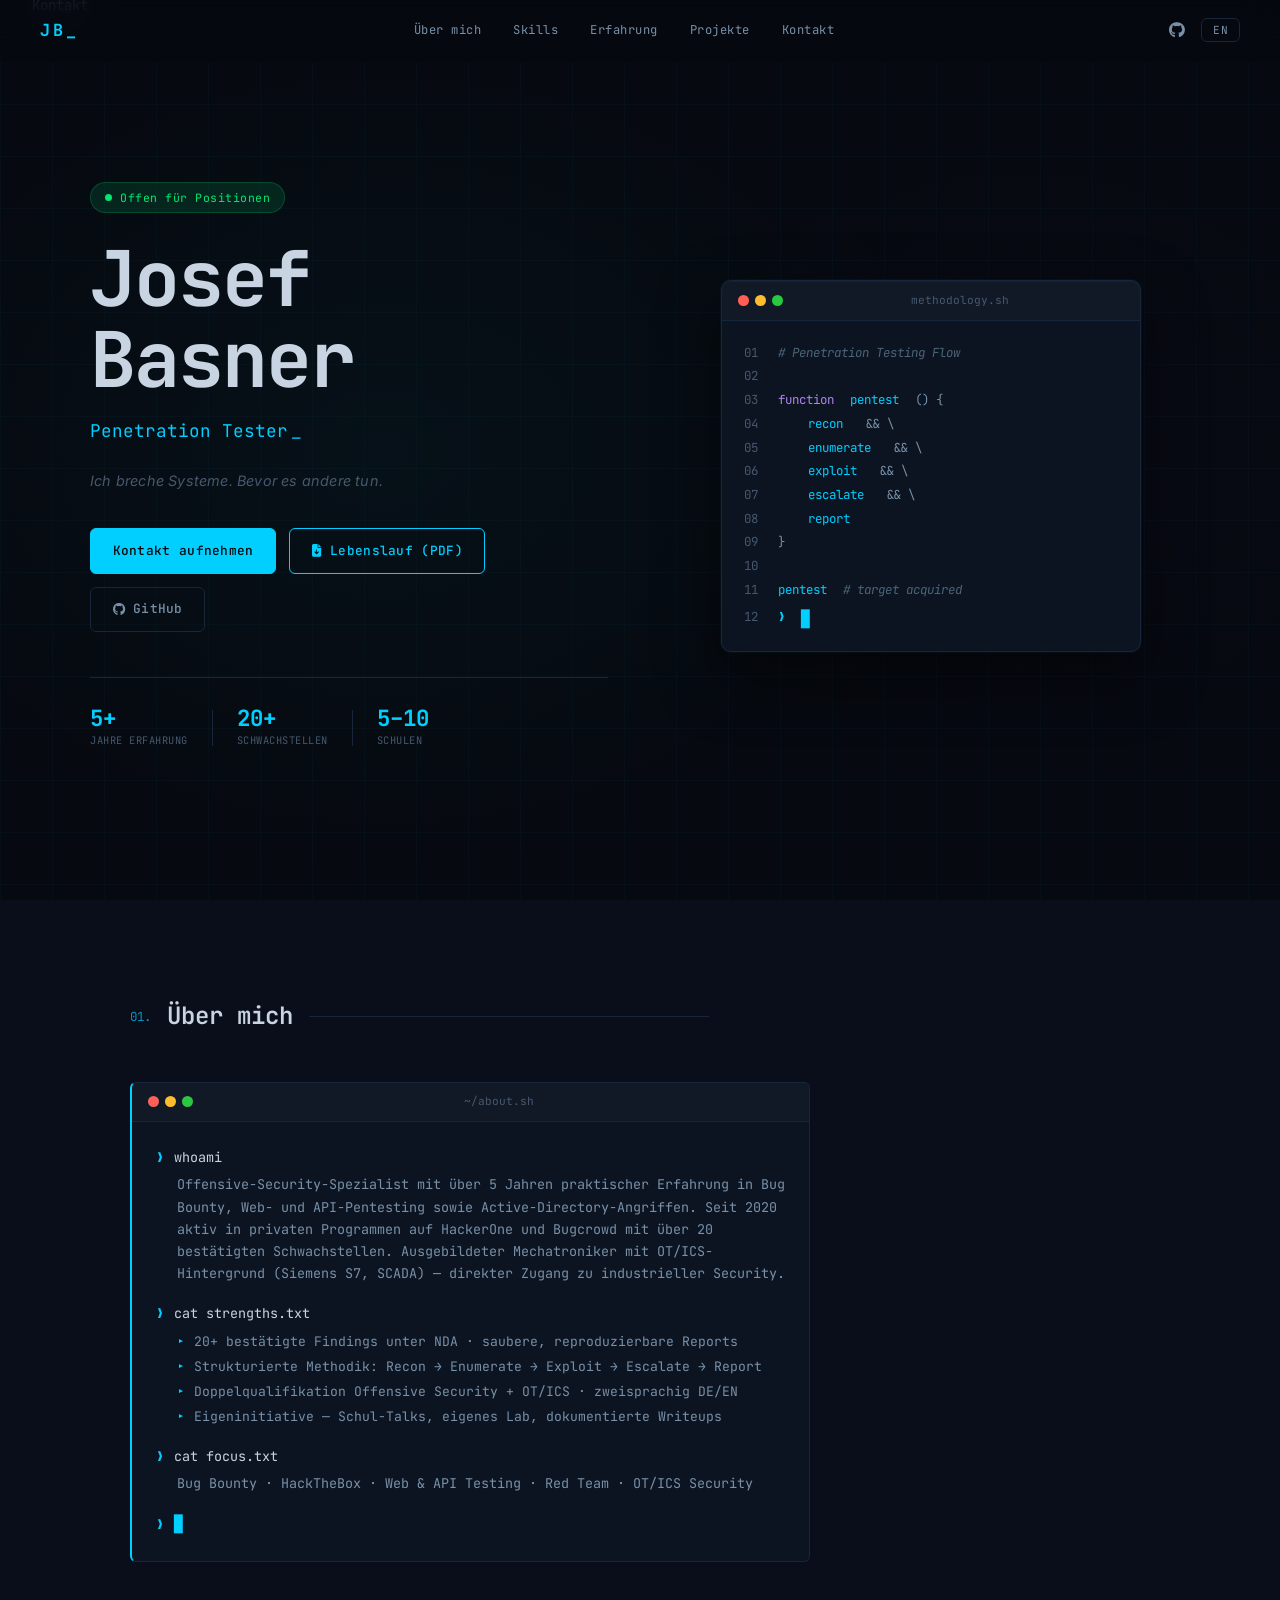
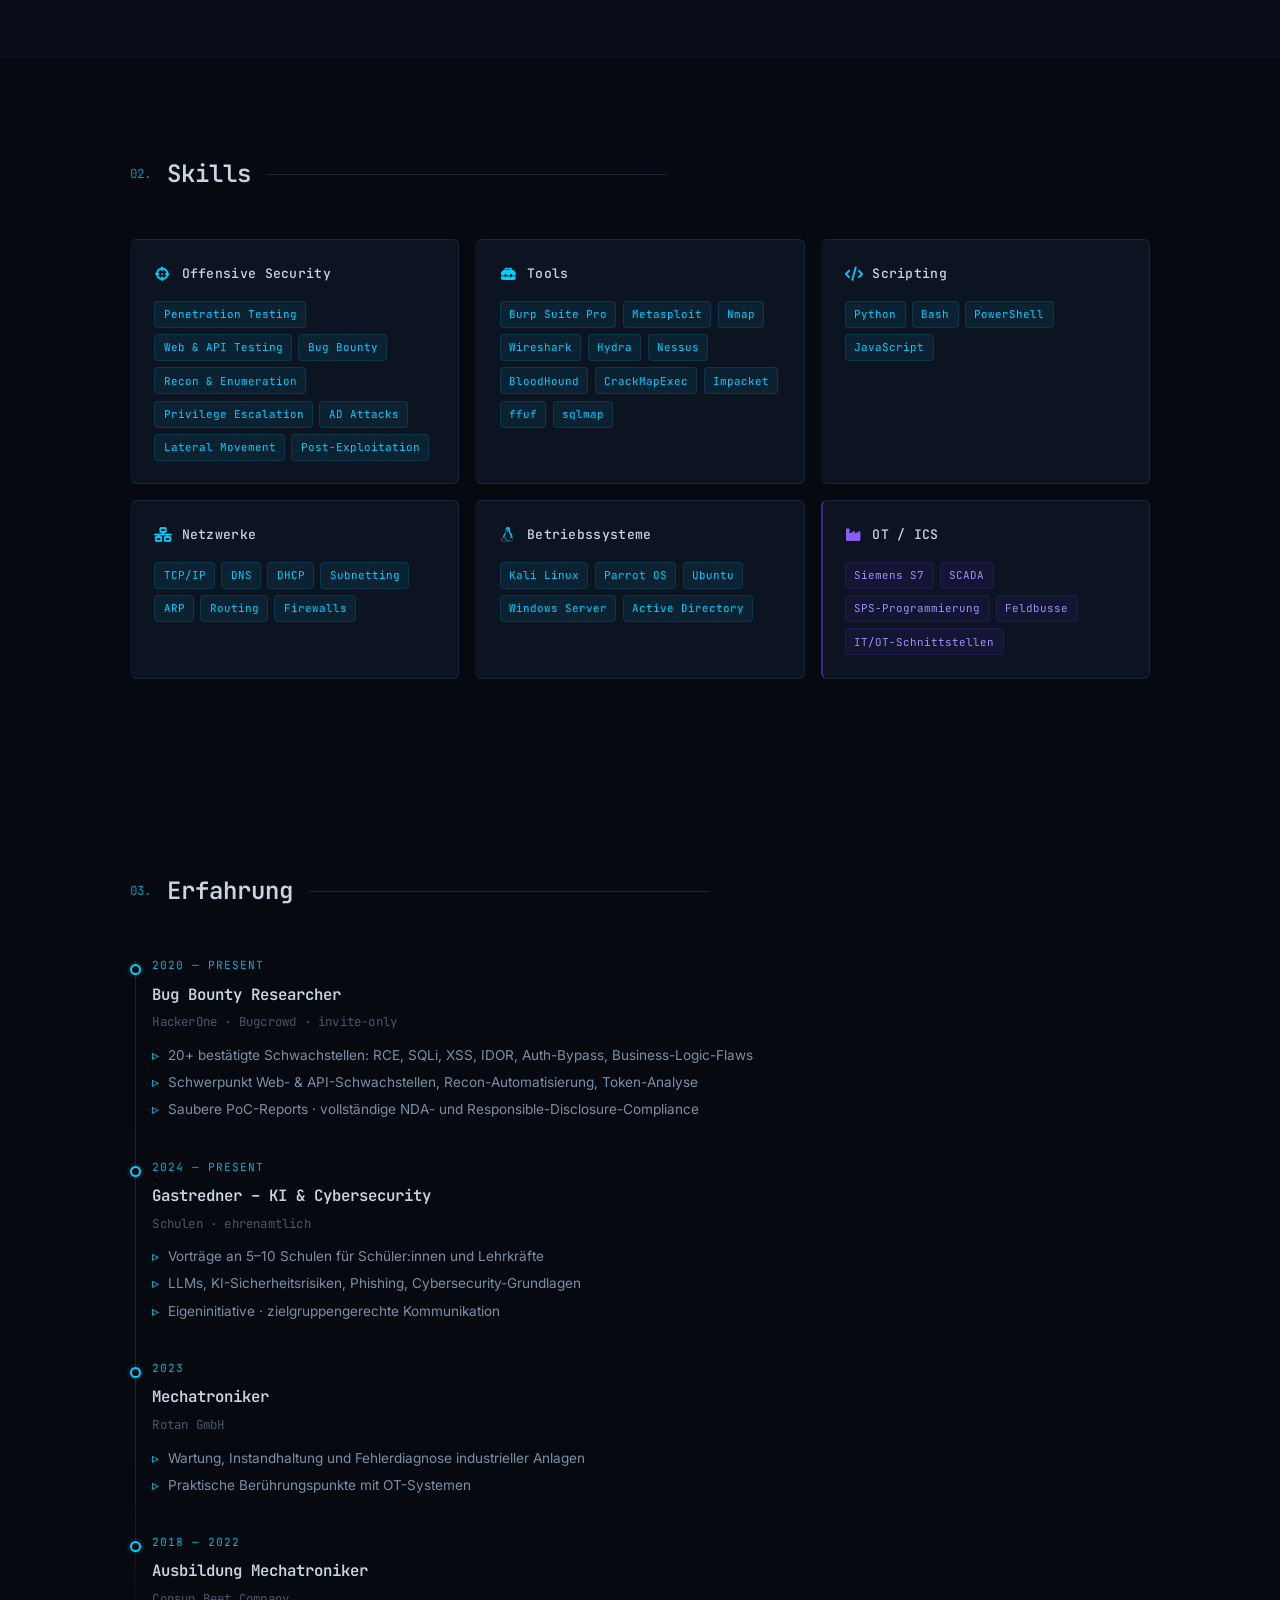
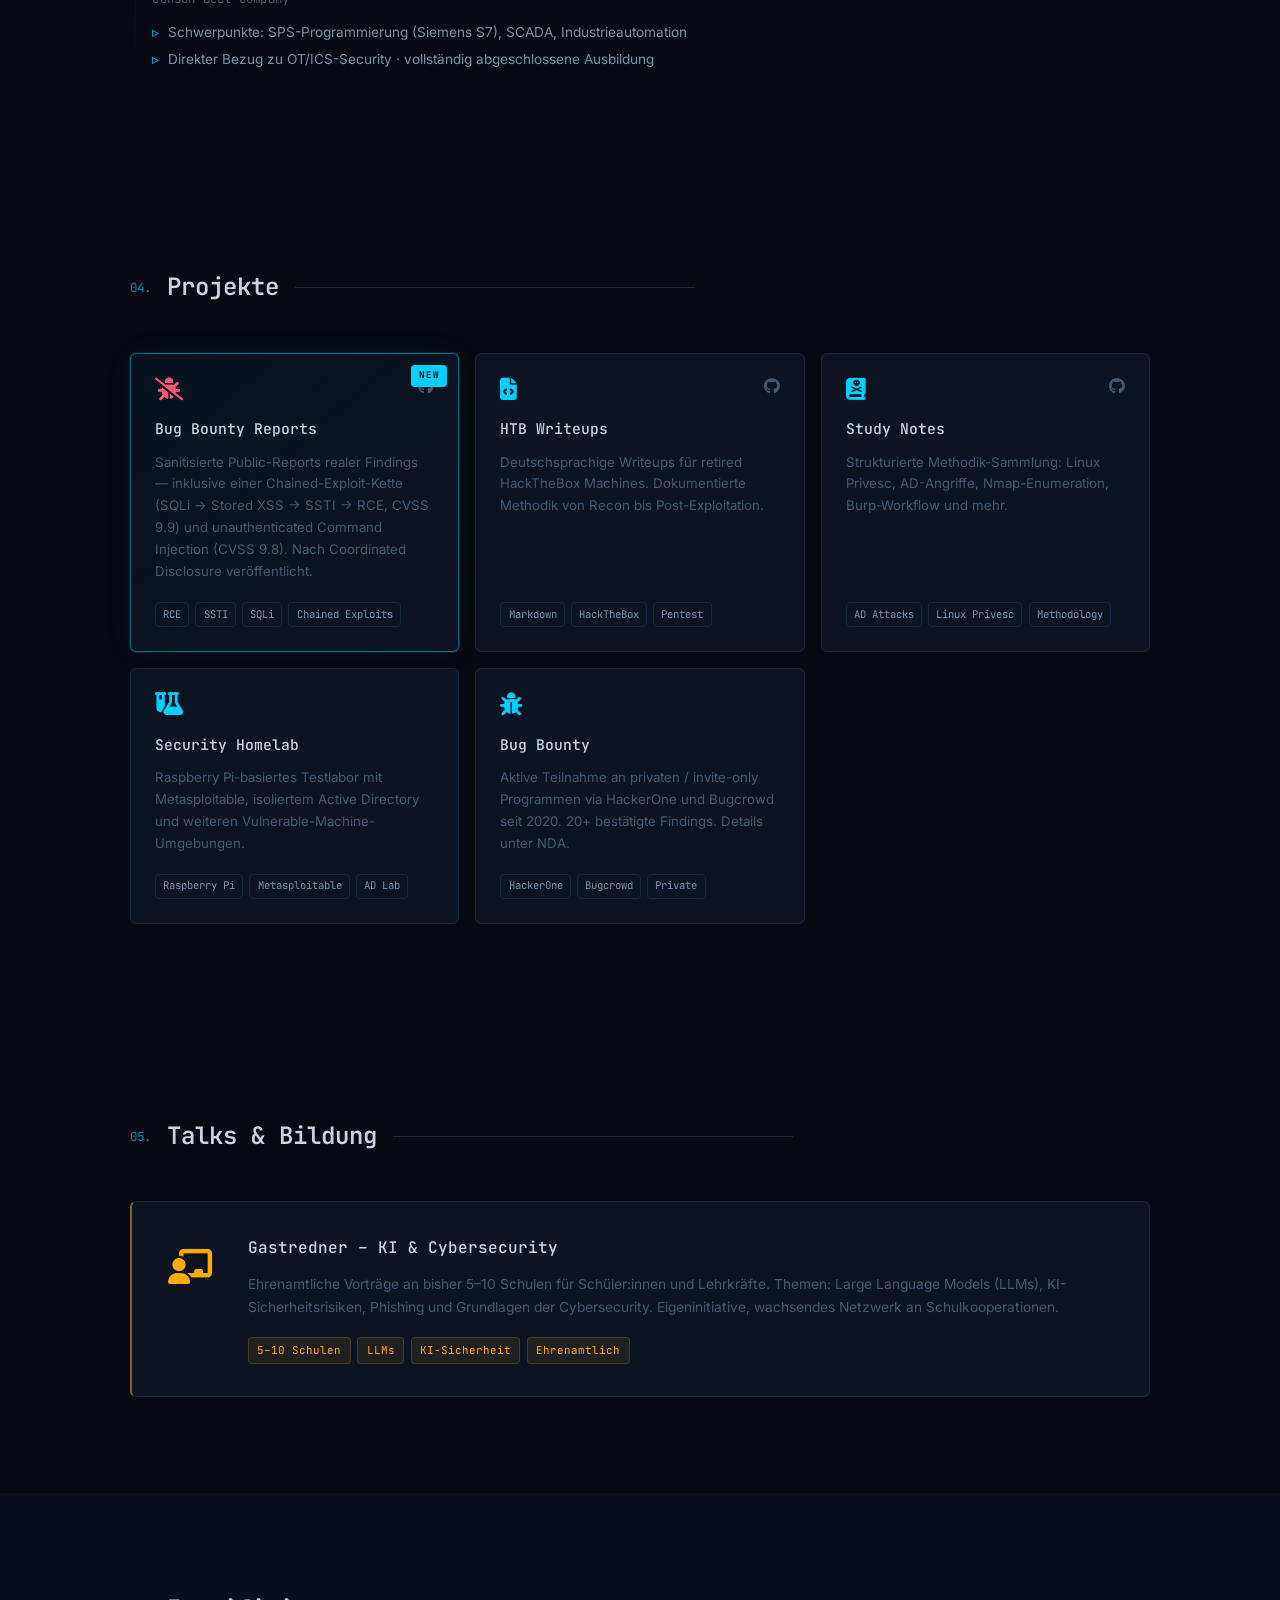
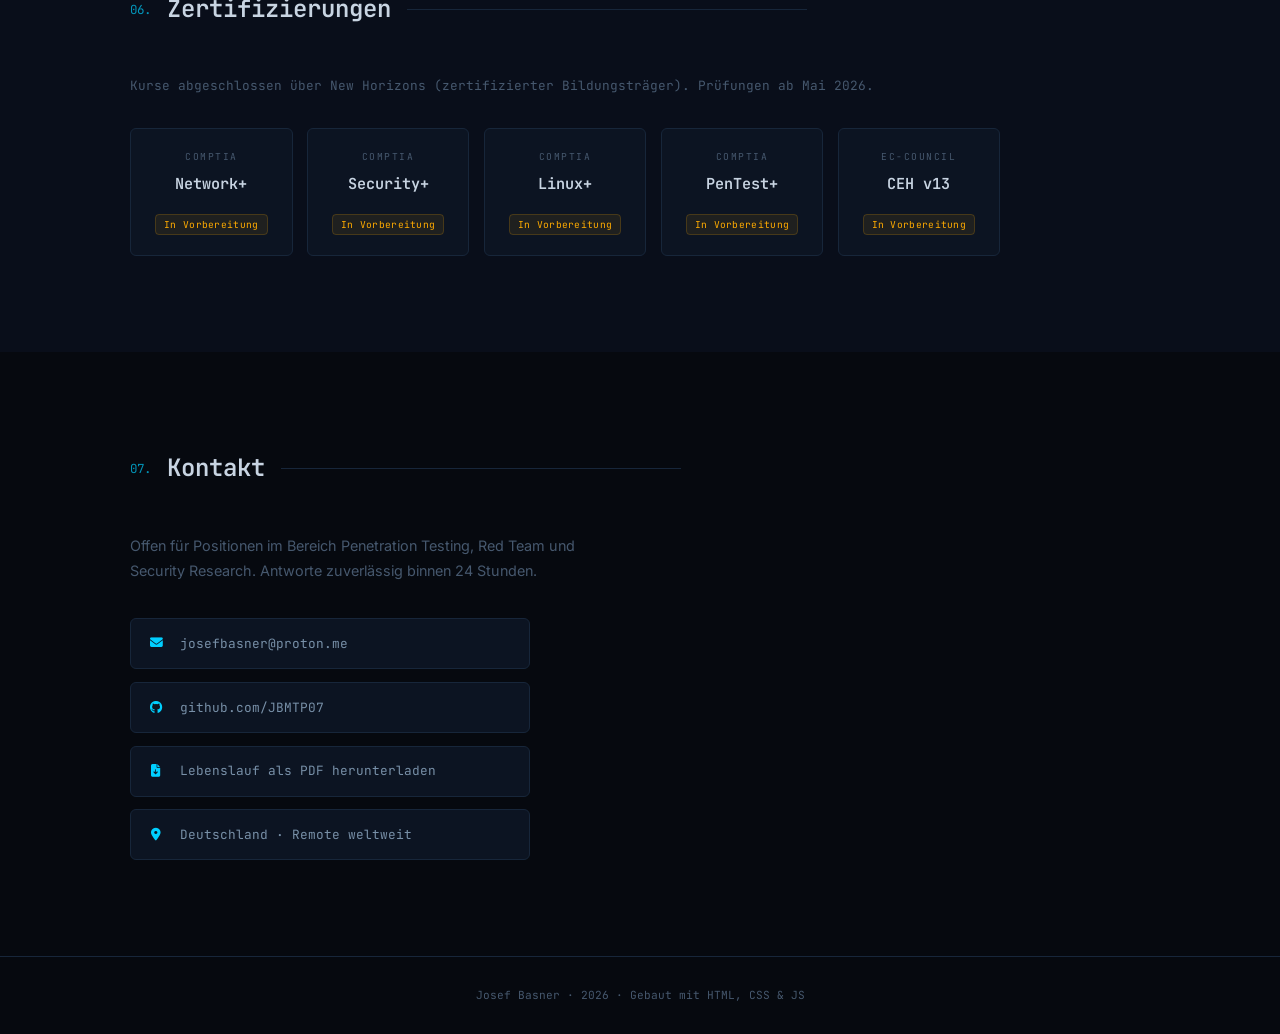
==== index.html @ 19da07f1 "feat: link bug-bounty-reports repo from portfolio + CV - add featured project card on landing page (" ====
<!DOCTYPE html>
<html lang="de">
<head>
  <meta charset="UTF-8" />
  <meta name="viewport" content="width=device-width, initial-scale=1.0" />
  <meta name="description" content="Josef Basner – Penetration Tester, Red Team Operator & Security Researcher. 5+ Jahre offensive Security, 20+ bestätigte Schwachstellen. Offen für Positionen weltweit." />
  <meta name="keywords" content="Penetration Tester, Pentest, Red Team, Bug Bounty, Security Researcher, OSCP, CEH, OT Security, ICS Security, Cybersecurity, Deutschland, Remote" />
  <meta name="author" content="Josef Basner" />
  <meta name="robots" content="index,follow" />
  <meta name="theme-color" content="#06090f" />

  <!-- Open Graph -->
  <meta property="og:type" content="website" />
  <meta property="og:url" content="https://jbmtp07.github.io/" />
  <meta property="og:title" content="Josef Basner | Penetration Tester & Red Team Operator" />
  <meta property="og:description" content="Offensive Security · Bug Bounty · Red Team · OT/ICS. 5+ Jahre Praxis, 20+ bestätigte Schwachstellen. Offen für neue Positionen." />
  <meta property="og:site_name" content="Josef Basner" />

  <!-- Twitter -->
  <meta name="twitter:card" content="summary_large_image" />
  <meta name="twitter:title" content="Josef Basner | Penetration Tester" />
  <meta name="twitter:description" content="Penetration Tester · Red Team · Bug Bounty · OT/ICS Security." />

  <!-- Schema.org -->
  <script type="application/ld+json">
  {
    "@context": "https://schema.org",
    "@type": "Person",
    "name": "Josef Roland Basner",
    "url": "https://jbmtp07.github.io/",
    "jobTitle": "Penetration Tester",
    "email": "mailto:josefbasner@proton.me",
    "sameAs": [
      "https://github.com/JBMTP07"
    ],
    "address": {
      "@type": "PostalAddress",
      "addressCountry": "DE"
    },
    "knowsAbout": ["Penetration Testing", "Bug Bounty", "Red Team", "Active Directory", "Web Application Security", "OT/ICS Security", "SCADA", "Siemens S7"],
    "knowsLanguage": ["de", "en", "ru"]
  }
  </script>

  <title>Josef Basner | Penetration Tester · Red Team · Bug Bounty</title>

  <link rel="icon" type="image/svg+xml" href="data:image/svg+xml,%3Csvg xmlns='http://www.w3.org/2000/svg' viewBox='0 0 64 64'%3E%3Crect width='64' height='64' rx='10' fill='%2306090f'/%3E%3Ctext x='50%25' y='50%25' dominant-baseline='central' text-anchor='middle' font-family='monospace' font-size='28' font-weight='700' fill='%2300cfff'%3EJB%3C/text%3E%3C/svg%3E" />
  <link rel="preconnect" href="https://fonts.googleapis.com" />
  <link rel="preconnect" href="https://fonts.gstatic.com" crossorigin />
  <link href="https://fonts.googleapis.com/css2?family=JetBrains+Mono:wght@300;400;500;700&family=Inter:wght@300;400;500;600;700&display=swap" rel="stylesheet" />
  <link rel="stylesheet" href="https://cdnjs.cloudflare.com/ajax/libs/font-awesome/6.5.0/css/all.min.css" />
  <link rel="stylesheet" href="style.css" />
</head>
<body>

  <!-- NAV -->
  <nav id="navbar">
    <a href="#hero" class="nav-logo">JB<span class="cursor-blink">_</span></a>
    <div class="nav-links">
      <a href="#about" data-i18n="nav_about">Über mich</a>
      <a href="#skills" data-i18n="nav_skills">Skills</a>
      <a href="#experience" data-i18n="nav_experience">Erfahrung</a>
      <a href="#projects" data-i18n="nav_projects">Projekte</a>
      <a href="#contact" data-i18n="nav_contact">Kontakt</a>
    </div>
    <div class="nav-right">
      <a href="https://github.com/JBMTP07" target="_blank" rel="noopener" class="nav-social" aria-label="GitHub">
        <i class="fab fa-github"></i>
      </a>
      <button id="lang-btn" aria-label="Switch language">EN</button>
      <button class="hamburger" id="hamburger" aria-label="Menu">
        <span></span><span></span><span></span>
      </button>
    </div>
  </nav>

  <!-- MOBILE MENU -->
  <div class="mobile-menu" id="mobile-menu">
    <a href="#about" data-i18n="nav_about">Über mich</a>
    <a href="#skills" data-i18n="nav_skills">Skills</a>
    <a href="#experience" data-i18n="nav_experience">Erfahrung</a>
    <a href="#projects" data-i18n="nav_projects">Projekte</a>
    <a href="#contact" data-i18n="nav_contact">Kontakt</a>
  </div>

  <!-- HERO -->
  <section id="hero">
    <div class="hero-bg-grid"></div>
    <div class="hero-inner">

      <div class="hero-content fade-in">
        <div class="hero-available">
          <span class="available-pulse"></span>
          <span data-i18n="hero_available">Offen für Positionen</span>
        </div>
        <h1 class="hero-name">Josef Basner</h1>
        <div class="hero-role">
          <span class="typing-text"></span><span class="typing-cursor">_</span>
        </div>
        <p class="hero-tagline" data-i18n="hero_tagline">Ich breche Systeme. Bevor es andere tun.</p>
        <div class="hero-cta">
          <a href="#contact" class="btn btn-primary" data-i18n="cta_contact">Kontakt</a>
          <a href="Josef_Basner_CV.pdf" download="Josef_Basner_CV.pdf" class="btn btn-outline">
            <i class="fa-solid fa-file-arrow-down"></i>
            <span data-i18n="cta_cv">Lebenslauf (PDF)</span>
          </a>
          <a href="https://github.com/JBMTP07" target="_blank" rel="noopener" class="btn btn-ghost">
            <i class="fab fa-github"></i> GitHub
          </a>
        </div>
        <div class="hero-stats">
          <div class="hero-stat">
            <span class="stat-value">5+</span>
            <span class="stat-label" data-i18n="stat_years">Jahre Erfahrung</span>
          </div>
          <div class="stat-sep"></div>
          <div class="hero-stat">
            <span class="stat-value">20+</span>
            <span class="stat-label" data-i18n="stat_vulns">Schwachstellen</span>
          </div>
          <div class="stat-sep"></div>
          <div class="hero-stat">
            <span class="stat-value">5–10</span>
            <span class="stat-label" data-i18n="stat_schools">Schulen</span>
          </div>
        </div>
      </div>

      <div class="hero-visual fade-in">
        <div class="code-card">
          <div class="code-card-bar">
            <div class="code-dots">
              <span class="dot dot-red"></span>
              <span class="dot dot-yellow"></span>
              <span class="dot dot-green"></span>
            </div>
            <span class="code-card-title">methodology.sh</span>
          </div>
          <div class="code-body">
            <div class="code-line"><span class="c-num">01</span><span class="c-comment"># Penetration Testing Flow</span></div>
            <div class="code-line"><span class="c-num">02</span></div>
            <div class="code-line"><span class="c-num">03</span><span class="c-kw">function</span> <span class="c-fn">pentest</span><span class="c-base">() {</span></div>
            <div class="code-line"><span class="c-num">04</span>&nbsp;&nbsp;<span class="c-fn">recon</span><span class="c-base"> &amp;&amp; \</span></div>
            <div class="code-line"><span class="c-num">05</span>&nbsp;&nbsp;<span class="c-fn">enumerate</span><span class="c-base"> &amp;&amp; \</span></div>
            <div class="code-line"><span class="c-num">06</span>&nbsp;&nbsp;<span class="c-fn">exploit</span><span class="c-base"> &amp;&amp; \</span></div>
            <div class="code-line"><span class="c-num">07</span>&nbsp;&nbsp;<span class="c-fn">escalate</span><span class="c-base"> &amp;&amp; \</span></div>
            <div class="code-line"><span class="c-num">08</span>&nbsp;&nbsp;<span class="c-fn">report</span></div>
            <div class="code-line"><span class="c-num">09</span><span class="c-base">}</span></div>
            <div class="code-line"><span class="c-num">10</span></div>
            <div class="code-line"><span class="c-num">11</span><span class="c-fn">pentest</span> <span class="c-comment"># target acquired</span></div>
            <div class="code-line code-cursor-line"><span class="c-num">12</span><span class="c-prompt">❯</span> <span class="blink-cursor">█</span></div>
          </div>
        </div>
      </div>

    </div>
  </section>

  <!-- ABOUT -->
  <section id="about">
    <div class="section-inner fade-in">
      <div class="section-header">
        <span class="section-num">01.</span>
        <h2 data-i18n="about_title">Über mich</h2>
        <div class="section-line"></div>
      </div>
      <div class="terminal-card">
        <div class="terminal-bar">
          <div class="terminal-dots">
            <span class="dot dot-red"></span>
            <span class="dot dot-yellow"></span>
            <span class="dot dot-green"></span>
          </div>
          <span class="terminal-title">~/about.sh</span>
        </div>
        <div class="terminal-body">
          <div class="terminal-line">
            <span class="t-prompt">❯</span>
            <span class="t-cmd">whoami</span>
          </div>
          <p class="t-output" data-i18n="about_whoami"></p>
          <div class="terminal-line mt">
            <span class="t-prompt">❯</span>
            <span class="t-cmd">cat strengths.txt</span>
          </div>
          <ul class="t-list" data-i18n-list="about_strengths"></ul>
          <div class="terminal-line mt">
            <span class="t-prompt">❯</span>
            <span class="t-cmd">cat focus.txt</span>
          </div>
          <p class="t-output" data-i18n="about_focus"></p>
          <div class="terminal-line mt">
            <span class="t-prompt">❯</span>
            <span class="blink-cursor">█</span>
          </div>
        </div>
      </div>
    </div>
  </section>

  <!-- SKILLS -->
  <section id="skills">
    <div class="section-inner fade-in">
      <div class="section-header">
        <span class="section-num">02.</span>
        <h2 data-i18n="skills_title">Skills</h2>
        <div class="section-line"></div>
      </div>
      <div class="skills-grid">

        <div class="skill-card">
          <div class="skill-card-header">
            <i class="fa-solid fa-crosshairs"></i>
            <h3 data-i18n="sk_offensive">Offensive Security</h3>
          </div>
          <div class="skill-tags">
            <span>Penetration Testing</span>
            <span>Web &amp; API Testing</span>
            <span>Bug Bounty</span>
            <span>Recon &amp; Enumeration</span>
            <span>Privilege Escalation</span>
            <span>AD Attacks</span>
            <span>Lateral Movement</span>
            <span>Post-Exploitation</span>
          </div>
        </div>

        <div class="skill-card">
          <div class="skill-card-header">
            <i class="fa-solid fa-toolbox"></i>
            <h3 data-i18n="sk_tools">Tools</h3>
          </div>
          <div class="skill-tags">
            <span>Burp Suite Pro</span>
            <span>Metasploit</span>
            <span>Nmap</span>
            <span>Wireshark</span>
            <span>Hydra</span>
            <span>Nessus</span>
            <span>BloodHound</span>
            <span>CrackMapExec</span>
            <span>Impacket</span>
            <span>ffuf</span>
            <span>sqlmap</span>
          </div>
        </div>

        <div class="skill-card">
          <div class="skill-card-header">
            <i class="fa-solid fa-code"></i>
            <h3 data-i18n="sk_scripting">Scripting</h3>
          </div>
          <div class="skill-tags">
            <span>Python</span>
            <span>Bash</span>
            <span>PowerShell</span>
            <span>JavaScript</span>
          </div>
        </div>

        <div class="skill-card">
          <div class="skill-card-header">
            <i class="fa-solid fa-network-wired"></i>
            <h3 data-i18n="sk_networks">Netzwerke</h3>
          </div>
          <div class="skill-tags">
            <span>TCP/IP</span>
            <span>DNS</span>
            <span>DHCP</span>
            <span>Subnetting</span>
            <span>ARP</span>
            <span>Routing</span>
            <span>Firewalls</span>
          </div>
        </div>

        <div class="skill-card">
          <div class="skill-card-header">
            <i class="fa-brands fa-linux"></i>
            <h3 data-i18n="sk_os">Betriebssysteme</h3>
          </div>
          <div class="skill-tags">
            <span>Kali Linux</span>
            <span>Parrot OS</span>
            <span>Ubuntu</span>
            <span>Windows Server</span>
            <span>Active Directory</span>
          </div>
        </div>

        <div class="skill-card skill-card-accent">
          <div class="skill-card-header">
            <i class="fa-solid fa-industry"></i>
            <h3 data-i18n="sk_ot">OT / ICS</h3>
          </div>
          <div class="skill-tags">
            <span>Siemens S7</span>
            <span>SCADA</span>
            <span>SPS-Programmierung</span>
            <span>Feldbusse</span>
            <span>IT/OT-Schnittstellen</span>
          </div>
        </div>

      </div>
    </div>
  </section>

  <!-- EXPERIENCE / TIMELINE -->
  <section id="experience">
    <div class="section-inner fade-in">
      <div class="section-header">
        <span class="section-num">03.</span>
        <h2 data-i18n="exp_title">Erfahrung</h2>
        <div class="section-line"></div>
      </div>
      <div class="timeline">

        <div class="tl-item">
          <div class="tl-dot"></div>
          <div class="tl-content">
            <div class="tl-when">2020 — present</div>
            <h3 data-i18n="exp_bb_title">Bug Bounty Researcher</h3>
            <p data-i18n="exp_bb_org">HackerOne · Bugcrowd · invite-only</p>
            <ul class="tl-points" data-i18n-list="exp_bb_points"></ul>
          </div>
        </div>

        <div class="tl-item">
          <div class="tl-dot"></div>
          <div class="tl-content">
            <div class="tl-when">2024 — present</div>
            <h3 data-i18n="exp_talks_title">Gastredner – KI &amp; Cybersecurity</h3>
            <p data-i18n="exp_talks_org">Schulen · ehrenamtlich</p>
            <ul class="tl-points" data-i18n-list="exp_talks_points"></ul>
          </div>
        </div>

        <div class="tl-item">
          <div class="tl-dot"></div>
          <div class="tl-content">
            <div class="tl-when">2023</div>
            <h3 data-i18n="exp_mecha_title">Mechatroniker</h3>
            <p data-i18n="exp_mecha_org">Rotan GmbH</p>
            <ul class="tl-points" data-i18n-list="exp_mecha_points"></ul>
          </div>
        </div>

        <div class="tl-item">
          <div class="tl-dot"></div>
          <div class="tl-content">
            <div class="tl-when">2018 — 2022</div>
            <h3 data-i18n="exp_appr_title">Ausbildung Mechatroniker</h3>
            <p data-i18n="exp_appr_org">Consun Beet Company</p>
            <ul class="tl-points" data-i18n-list="exp_appr_points"></ul>
          </div>
        </div>

      </div>
    </div>
  </section>

  <!-- PROJECTS -->
  <section id="projects">
    <div class="section-inner fade-in">
      <div class="section-header">
        <span class="section-num">04.</span>
        <h2 data-i18n="projects_title">Projekte</h2>
        <div class="section-line"></div>
      </div>
      <div class="projects-grid">

        <a href="https://github.com/JBMTP07/bug-bounty-reports" target="_blank" rel="noopener" class="project-card project-card-featured">
          <div class="project-card-top">
            <i class="fa-solid fa-bug-slash"></i>
            <i class="fab fa-github project-github-icon"></i>
          </div>
          <h3 data-i18n="proj_bbreports_title">Bug Bounty Reports</h3>
          <p data-i18n="proj_bbreports_desc">Sanitisierte Public-Reports realer Findings — inklusive einer Chained-Exploit-Kette (SQLi → Stored XSS → SSTI → RCE, CVSS 9.9) und unauthenticated Command Injection (CVSS 9.8). Nach Coordinated Disclosure veröffentlicht.</p>
          <div class="project-tags">
            <span>RCE</span>
            <span>SSTI</span>
            <span>SQLi</span>
            <span>Chained Exploits</span>
          </div>
        </a>

        <a href="https://github.com/JBMTP07/HTB-Writeups" target="_blank" rel="noopener" class="project-card">
          <div class="project-card-top">
            <i class="fa-solid fa-file-code"></i>
            <i class="fab fa-github project-github-icon"></i>
          </div>
          <h3 data-i18n="proj_htb_title">HTB Writeups</h3>
          <p data-i18n="proj_htb_desc">Deutsche Writeups für retired HackTheBox Machines. Dokumentierte Methodik von Recon bis Post-Exploitation.</p>
          <div class="project-tags">
            <span>Markdown</span>
            <span>HackTheBox</span>
            <span>Pentest</span>
          </div>
        </a>

        <a href="https://github.com/JBMTP07/Study-Notes" target="_blank" rel="noopener" class="project-card">
          <div class="project-card-top">
            <i class="fa-solid fa-book-skull"></i>
            <i class="fab fa-github project-github-icon"></i>
          </div>
          <h3 data-i18n="proj_notes_title">Study Notes</h3>
          <p data-i18n="proj_notes_desc">Strukturierte Methodik-Sammlung: Linux Privesc, AD-Angriffe, Nmap-Enumeration, Burp-Workflow und mehr.</p>
          <div class="project-tags">
            <span>AD Attacks</span>
            <span>Linux Privesc</span>
            <span>Methodology</span>
          </div>
        </a>

        <div class="project-card">
          <div class="project-card-top">
            <i class="fa-solid fa-flask-vial"></i>
          </div>
          <h3 data-i18n="proj_lab_title">Security Homelab</h3>
          <p data-i18n="proj_lab_desc">Raspberry Pi-basiertes Testlabor mit Metasploitable, isoliertem Active Directory und weiteren Vulnerable-Machine-Umgebungen.</p>
          <div class="project-tags">
            <span>Raspberry Pi</span>
            <span>Metasploitable</span>
            <span>AD Lab</span>
          </div>
        </div>

        <div class="project-card">
          <div class="project-card-top">
            <i class="fa-solid fa-bug"></i>
          </div>
          <h3 data-i18n="proj_bb_title">Bug Bounty</h3>
          <p data-i18n="proj_bb_desc">Aktive Teilnahme an privaten / invite-only Programmen via HackerOne und Bugcrowd seit 2020. 20+ bestätigte Findings. Details unter NDA.</p>
          <div class="project-tags">
            <span>HackerOne</span>
            <span>Bugcrowd</span>
            <span>Private</span>
          </div>
        </div>

      </div>
    </div>
  </section>

  <!-- TALKS -->
  <section id="talks">
    <div class="section-inner fade-in">
      <div class="section-header">
        <span class="section-num">05.</span>
        <h2 data-i18n="talks_title">Talks &amp; Bildung</h2>
        <div class="section-line"></div>
      </div>
      <div class="talks-card">
        <div class="talks-icon">
          <i class="fa-solid fa-chalkboard-user"></i>
        </div>
        <div class="talks-content">
          <h3 data-i18n="talks_heading">Gastredner – KI &amp; Cybersecurity</h3>
          <p data-i18n="talks_desc">Ehrenamtliche Vorträge an bisher 5–10 Schulen für Schüler:innen und Lehrkräfte. Themen: Large Language Models (LLMs), KI-Sicherheitsrisiken, Phishing und Grundlagen der Cybersecurity. Eigeninitiative, wachsendes Netzwerk an Schulkooperationen.</p>
          <div class="talks-tags">
            <span data-i18n="talks_tag1">5–10 Schulen</span>
            <span>LLMs</span>
            <span data-i18n="talks_tag2">KI-Sicherheit</span>
            <span data-i18n="talks_tag3">Ehrenamtlich</span>
          </div>
        </div>
      </div>
    </div>
  </section>

  <!-- CERTS -->
  <section id="certs">
    <div class="section-inner fade-in">
      <div class="section-header">
        <span class="section-num">06.</span>
        <h2 data-i18n="certs_title">Zertifizierungen</h2>
        <div class="section-line"></div>
      </div>
      <p class="certs-sub" data-i18n="certs_sub">Kurse abgeschlossen über New Horizons (zertifizierter Bildungsträger). Prüfungen ab Mai 2026.</p>
      <div class="certs-grid">
        <div class="cert-card">
          <div class="cert-logo">CompTIA</div>
          <div class="cert-name">Network+</div>
          <span class="cert-badge" data-i18n="cert_status">In Vorbereitung</span>
        </div>
        <div class="cert-card">
          <div class="cert-logo">CompTIA</div>
          <div class="cert-name">Security+</div>
          <span class="cert-badge" data-i18n="cert_status">In Vorbereitung</span>
        </div>
        <div class="cert-card">
          <div class="cert-logo">CompTIA</div>
          <div class="cert-name">Linux+</div>
          <span class="cert-badge" data-i18n="cert_status">In Vorbereitung</span>
        </div>
        <div class="cert-card">
          <div class="cert-logo">CompTIA</div>
          <div class="cert-name">PenTest+</div>
          <span class="cert-badge" data-i18n="cert_status">In Vorbereitung</span>
        </div>
        <div class="cert-card">
          <div class="cert-logo">EC-Council</div>
          <div class="cert-name">CEH v13</div>
          <span class="cert-badge" data-i18n="cert_status">In Vorbereitung</span>
        </div>
      </div>
    </div>
  </section>

  <!-- CONTACT -->
  <section id="contact">
    <div class="section-inner fade-in">
      <div class="section-header">
        <span class="section-num">07.</span>
        <h2 data-i18n="contact_title">Kontakt</h2>
        <div class="section-line"></div>
      </div>
      <p class="contact-sub" data-i18n="contact_sub">Offen für Positionen im Bereich Penetration Testing, Red Team und Security Research. Antworte zuverlässig binnen 24 Stunden.</p>
      <div class="contact-links">
        <a href="mailto:josefbasner@proton.me" class="contact-item">
          <i class="fa-solid fa-envelope"></i>
          <span>josefbasner@proton.me</span>
        </a>
        <a href="https://github.com/JBMTP07" target="_blank" rel="noopener" class="contact-item">
          <i class="fab fa-github"></i>
          <span>github.com/JBMTP07</span>
        </a>
        <a href="Josef_Basner_CV.pdf" download="Josef_Basner_CV.pdf" class="contact-item">
          <i class="fa-solid fa-file-arrow-down"></i>
          <span data-i18n="contact_cv">Lebenslauf als PDF herunterladen</span>
        </a>
        <div class="contact-item contact-location">
          <i class="fa-solid fa-location-dot"></i>
          <span data-i18n="contact_location">Deutschland · Remote weltweit</span>
        </div>
      </div>
    </div>
  </section>

  <!-- FOOTER -->
  <footer>
    <p>Josef Basner · 2026 · <span data-i18n="footer_text">Gebaut mit HTML, CSS &amp; JS</span></p>
  </footer>

  <script src="script.js"></script>
</body>
</html>
---- style.css ----
/* ================================================================
   RESET & BASE
================================================================ */
*, *::before, *::after { box-sizing: border-box; margin: 0; padding: 0; }
html { scroll-behavior: smooth; }

:root {
  --bg:           #06090f;
  --bg-2:         #090e1a;
  --bg-card:      #0c1422;
  --border:       #17263a;
  --border-glow:  rgba(0, 207, 255, 0.22);
  --cyan:         #00cfff;
  --cyan-dim:     rgba(0, 207, 255, 0.08);
  --cyan-mid:     rgba(0, 207, 255, 0.15);
  --green:        #00e676;
  --green-dim:    rgba(0, 230, 118, 0.12);
  --amber:        #ffab00;
  --text:         #c8d4e2;
  --text-muted:   #46586e;
  --text-dim:     #7890a8;
  --mono:         'JetBrains Mono', monospace;
  --sans:         'Inter', sans-serif;
  --ease:         0.24s cubic-bezier(0.4, 0, 0.2, 1);
  --r:            6px;
}

body {
  background: var(--bg);
  color: var(--text);
  font-family: var(--sans);
  font-size: 16px;
  line-height: 1.7;
  overflow-x: hidden;
}

a { text-decoration: none; color: inherit; }

/* ================================================================
   SCROLLBAR
================================================================ */
::-webkit-scrollbar { width: 4px; }
::-webkit-scrollbar-track { background: var(--bg); }
::-webkit-scrollbar-thumb { background: var(--border); border-radius: 2px; }
::-webkit-scrollbar-thumb:hover { background: var(--cyan-mid); }

/* ================================================================
   NAV
================================================================ */
#navbar {
  position: fixed;
  inset: 0 0 auto 0;
  z-index: 100;
  display: flex;
  align-items: center;
  justify-content: space-between;
  padding: 1rem 2.5rem;
  background: rgba(6, 9, 15, 0.75);
  backdrop-filter: blur(16px);
  -webkit-backdrop-filter: blur(16px);
  border-bottom: 1px solid transparent;
  transition: border-color var(--ease);
}
#navbar.scrolled { border-bottom-color: var(--border); }

.nav-logo {
  font-family: var(--mono);
  font-size: 1.05rem;
  font-weight: 700;
  color: var(--cyan);
  letter-spacing: 3px;
}
.cursor-blink { animation: blink 1s step-end infinite; }

.nav-links { display: flex; gap: 2rem; }
.nav-links a {
  font-family: var(--mono);
  font-size: 0.76rem;
  color: var(--text-dim);
  letter-spacing: 0.5px;
  position: relative;
  transition: color var(--ease);
}
.nav-links a::after {
  content: '';
  position: absolute;
  bottom: -3px; left: 0;
  width: 0; height: 1px;
  background: var(--cyan);
  transition: width var(--ease);
}
.nav-links a:hover { color: var(--cyan); }
.nav-links a:hover::after { width: 100%; }

.nav-right { display: flex; align-items: center; gap: 1rem; }

.nav-social {
  color: var(--text-dim);
  font-size: 1rem;
  transition: color var(--ease);
}
.nav-social:hover { color: var(--cyan); }

#lang-btn {
  background: transparent;
  border: 1px solid var(--border);
  color: var(--text-dim);
  font-family: var(--mono);
  font-size: 0.7rem;
  padding: 0.25rem 0.65rem;
  border-radius: var(--r);
  cursor: pointer;
  transition: all var(--ease);
  letter-spacing: 1px;
}
#lang-btn:hover { border-color: var(--cyan); color: var(--cyan); }

.hamburger {
  display: none;
  flex-direction: column;
  gap: 5px;
  background: transparent;
  border: none;
  cursor: pointer;
  padding: 4px;
}
.hamburger span {
  display: block;
  width: 22px; height: 2px;
  background: var(--text-dim);
  border-radius: 2px;
  transition: all var(--ease);
}
.hamburger.active span:nth-child(1) { transform: rotate(45deg) translate(5px, 5px); }
.hamburger.active span:nth-child(2) { opacity: 0; }
.hamburger.active span:nth-child(3) { transform: rotate(-45deg) translate(5px, -5px); }

/* MOBILE MENU */
.mobile-menu {
  position: fixed;
  top: 62px; left: 0; right: 0;
  z-index: 99;
  background: rgba(6, 9, 15, 0.98);
  border-bottom: 1px solid var(--border);
  display: flex;
  flex-direction: column;
  padding: 1.2rem 2rem;
  gap: 1.3rem;
  transform: translateY(-110%);
  transition: transform var(--ease);
}
.mobile-menu.open { transform: translateY(0); }
.mobile-menu a {
  font-family: var(--mono);
  font-size: 0.88rem;
  color: var(--text-dim);
  transition: color var(--ease);
}
.mobile-menu a:hover { color: var(--cyan); }

/* ================================================================
   HERO
================================================================ */
#hero {
  position: relative;
  min-height: 100vh;
  display: flex;
  align-items: center;
  overflow: hidden;
  padding: 7rem 2.5rem 5rem;
}

.hero-bg-grid {
  position: absolute;
  inset: 0;
  background-image:
    linear-gradient(rgba(0, 207, 255, 0.028) 1px, transparent 1px),
    linear-gradient(90deg, rgba(0, 207, 255, 0.028) 1px, transparent 1px);
  background-size: 52px 52px;
}
.hero-bg-grid::after {
  content: '';
  position: absolute;
  inset: 0;
  background:
    radial-gradient(ellipse 65% 70% at 30% 50%, rgba(0, 207, 255, 0.04) 0%, transparent 70%),
    radial-gradient(ellipse 40% 50% at 80% 50%, rgba(108, 59, 255, 0.03) 0%, transparent 70%);
}

.hero-inner {
  position: relative;
  z-index: 1;
  width: 100%;
  max-width: 1100px;
  margin: 0 auto;
  display: grid;
  grid-template-columns: 1fr 1fr;
  gap: 4rem;
  align-items: center;
}

/* AVAILABLE BADGE */
.hero-available {
  display: inline-flex;
  align-items: center;
  gap: 0.55rem;
  font-family: var(--mono);
  font-size: 0.72rem;
  color: var(--green);
  background: var(--green-dim);
  border: 1px solid rgba(0, 230, 118, 0.2);
  padding: 0.3rem 0.85rem;
  border-radius: 100px;
  margin-bottom: 1.6rem;
  letter-spacing: 0.5px;
}
.available-pulse {
  width: 7px; height: 7px;
  background: var(--green);
  border-radius: 50%;
  flex-shrink: 0;
  animation: pulse 2s ease infinite;
}

.hero-name {
  font-family: var(--mono);
  font-size: clamp(2.6rem, 7vw, 4.8rem);
  font-weight: 700;
  letter-spacing: -2px;
  line-height: 1.05;
  color: var(--text);
  margin-bottom: 1rem;
  cursor: default;
  user-select: none;
}
.hero-name:hover { animation: glitch 0.35s ease; }

.hero-role {
  font-family: var(--mono);
  font-size: clamp(0.88rem, 2vw, 1.1rem);
  color: var(--cyan);
  min-height: 1.7rem;
  margin-bottom: 1.4rem;
  display: flex;
  align-items: center;
  gap: 3px;
}
.typing-cursor { color: var(--cyan); animation: blink 0.75s step-end infinite; }

.hero-tagline {
  font-size: 0.9rem;
  color: var(--text-muted);
  font-style: italic;
  margin-bottom: 2.2rem;
  letter-spacing: 0.2px;
}

.hero-cta {
  display: flex;
  gap: 0.8rem;
  flex-wrap: wrap;
  margin-bottom: 2.8rem;
}

/* STATS */
.hero-stats {
  display: flex;
  align-items: center;
  gap: 1.5rem;
  padding-top: 1.8rem;
  border-top: 1px solid var(--border);
}
.hero-stat {
  display: flex;
  flex-direction: column;
  gap: 0.18rem;
}
.stat-value {
  font-family: var(--mono);
  font-size: 1.4rem;
  font-weight: 700;
  color: var(--cyan);
  line-height: 1;
}
.stat-label {
  font-family: var(--mono);
  font-size: 0.65rem;
  color: var(--text-muted);
  letter-spacing: 0.5px;
  text-transform: uppercase;
}
.stat-sep {
  width: 1px;
  height: 36px;
  background: var(--border);
  flex-shrink: 0;
}

/* BUTTONS */
.btn {
  display: inline-flex;
  align-items: center;
  gap: 0.5rem;
  padding: 0.68rem 1.35rem;
  border-radius: var(--r);
  font-family: var(--mono);
  font-size: 0.8rem;
  font-weight: 500;
  border: 1px solid transparent;
  transition: all var(--ease);
  cursor: pointer;
  letter-spacing: 0.3px;
}
.btn-primary {
  background: var(--cyan);
  color: var(--bg);
  border-color: var(--cyan);
}
.btn-primary:hover {
  background: transparent;
  color: var(--cyan);
  box-shadow: 0 0 20px rgba(0, 207, 255, 0.2);
}
.btn-outline {
  background: transparent;
  color: var(--cyan);
  border-color: var(--cyan);
}
.btn-outline:hover {
  background: var(--cyan-dim);
  box-shadow: 0 0 20px rgba(0, 207, 255, 0.12);
}
.btn-ghost {
  background: transparent;
  color: var(--text-dim);
  border-color: var(--border);
}
.btn-ghost:hover {
  border-color: var(--text-dim);
  color: var(--text);
}

/* CODE CARD (hero visual) */
.hero-visual { display: flex; justify-content: center; }

.code-card {
  width: 100%;
  max-width: 420px;
  border: 1px solid var(--border);
  border-radius: 10px;
  background: var(--bg-card);
  overflow: hidden;
  box-shadow:
    0 0 0 1px rgba(0, 207, 255, 0.04),
    0 24px 60px rgba(0, 0, 0, 0.5),
    inset 0 1px 0 rgba(255,255,255,0.03);
  transition: border-color var(--ease), box-shadow var(--ease);
}
.code-card:hover {
  border-color: var(--border-glow);
  box-shadow:
    0 0 0 1px rgba(0, 207, 255, 0.08),
    0 24px 60px rgba(0, 0, 0, 0.5),
    0 0 40px rgba(0, 207, 255, 0.05);
}

.code-card-bar {
  display: flex;
  align-items: center;
  gap: 0.75rem;
  padding: 0.65rem 1rem;
  background: rgba(255,255,255,0.02);
  border-bottom: 1px solid var(--border);
}
.code-dots { display: flex; gap: 6px; }
.code-card-title {
  font-family: var(--mono);
  font-size: 0.7rem;
  color: var(--text-muted);
  margin: 0 auto;
}

.code-body {
  padding: 1.2rem 1.4rem;
  font-family: var(--mono);
  font-size: 0.78rem;
  line-height: 1.9;
  display: flex;
  flex-direction: column;
}
.code-line { display: flex; gap: 1rem; white-space: pre; }
.code-cursor-line { margin-top: 0.2rem; }

.c-num  { color: var(--text-muted); min-width: 18px; user-select: none; }
.c-comment { color: #4a6478; font-style: italic; }
.c-kw   { color: #b083f0; }
.c-fn   { color: var(--cyan); }
.c-base { color: var(--text-dim); }
.c-prompt { color: var(--cyan); }

/* ================================================================
   SECTION BASE
================================================================ */
section { padding: 6rem 2.5rem; }

.section-inner {
  max-width: 1020px;
  margin: 0 auto;
}

.section-header {
  display: flex;
  align-items: center;
  gap: 1rem;
  margin-bottom: 2.8rem;
}
.section-num {
  font-family: var(--mono);
  font-size: 0.78rem;
  color: var(--cyan);
  flex-shrink: 0;
  opacity: 0.7;
}
.section-header h2 {
  font-family: var(--mono);
  font-size: clamp(1.2rem, 2.8vw, 1.5rem);
  font-weight: 600;
  white-space: nowrap;
}
.section-line {
  flex: 1;
  height: 1px;
  background: var(--border);
  max-width: 400px;
}

/* FADE IN */
.fade-in {
  opacity: 0;
  transform: translateY(20px);
  transition: opacity 0.6s ease, transform 0.6s ease;
}
.fade-in.visible { opacity: 1; transform: translateY(0); }

/* ================================================================
   ABOUT
================================================================ */
#about { background: var(--bg-2); }

.terminal-card {
  border: 1px solid var(--border);
  border-radius: var(--r);
  background: var(--bg-card);
  overflow: hidden;
  max-width: 680px;
  border-left: 2px solid var(--cyan);
  transition: box-shadow var(--ease);
}
.terminal-card:hover {
  box-shadow: 0 0 30px rgba(0, 207, 255, 0.06), -4px 0 20px rgba(0, 207, 255, 0.04);
}

.terminal-bar {
  display: flex;
  align-items: center;
  gap: 0.8rem;
  padding: 0.6rem 1rem;
  background: rgba(255,255,255,0.02);
  border-bottom: 1px solid var(--border);
}
.terminal-dots { display: flex; gap: 6px; }
.dot {
  width: 11px; height: 11px;
  border-radius: 50%;
}
.dot-red    { background: #ff5f57; }
.dot-yellow { background: #febc2e; }
.dot-green  { background: #28c840; }

.terminal-title {
  font-family: var(--mono);
  font-size: 0.7rem;
  color: var(--text-muted);
  margin: 0 auto;
}

.terminal-body {
  padding: 1.5rem;
  font-family: var(--mono);
  font-size: 0.84rem;
}
.terminal-line {
  display: flex;
  align-items: center;
  gap: 0.65rem;
}
.terminal-line.mt { margin-top: 1.1rem; }
.t-prompt { color: var(--cyan); }
.t-cmd { color: var(--text); }
.t-output {
  color: var(--text-dim);
  padding-left: 1.3rem;
  margin-top: 0.3rem;
  line-height: 1.65;
}
.t-list {
  list-style: none;
  padding-left: 1.3rem;
  margin-top: 0.4rem;
}
.t-list li {
  position: relative;
  padding-left: 1.1rem;
  color: var(--text-dim);
  font-size: 0.82rem;
  line-height: 1.6;
  margin-bottom: 0.25rem;
}
.t-list li::before {
  content: '▸';
  position: absolute;
  left: 0;
  color: var(--cyan);
}
.blink-cursor {
  color: var(--cyan);
  animation: blink 1s step-end infinite;
  font-size: 0.9rem;
}

/* ================================================================
   SKILLS
================================================================ */
.skills-grid {
  display: grid;
  grid-template-columns: repeat(auto-fill, minmax(285px, 1fr));
  gap: 1rem;
}

.skill-card {
  border: 1px solid var(--border);
  border-radius: var(--r);
  background: var(--bg-card);
  padding: 1.4rem;
  transition: all var(--ease);
  border-left: 2px solid transparent;
}
.skill-card:hover {
  border-left-color: var(--cyan);
  box-shadow: -3px 0 16px rgba(0, 207, 255, 0.06), 0 4px 20px rgba(0,0,0,0.2);
  transform: translateY(-1px);
}
.skill-card-accent {
  border-left-color: rgba(108, 59, 255, 0.5);
}
.skill-card-accent:hover {
  border-left-color: #6c3bff;
  box-shadow: -3px 0 16px rgba(108, 59, 255, 0.08), 0 4px 20px rgba(0,0,0,0.2);
}

.skill-card-header {
  display: flex;
  align-items: center;
  gap: 0.7rem;
  margin-bottom: 1rem;
}
.skill-card-header i {
  color: var(--cyan);
  font-size: 0.9rem;
  width: 16px;
  text-align: center;
}
.skill-card-accent .skill-card-header i { color: #8b5cf6; }
.skill-card-header h3 {
  font-family: var(--mono);
  font-size: 0.82rem;
  font-weight: 500;
  letter-spacing: 0.3px;
}

.skill-tags {
  display: flex;
  flex-wrap: wrap;
  gap: 0.4rem;
}
.skill-tags span {
  font-family: var(--mono);
  font-size: 0.68rem;
  padding: 0.2rem 0.52rem;
  border-radius: 4px;
  background: var(--cyan-dim);
  color: var(--cyan);
  border: 1px solid rgba(0, 207, 255, 0.12);
}
.skill-card-accent .skill-tags span {
  background: rgba(108, 59, 255, 0.08);
  color: #a78bfa;
  border-color: rgba(108, 59, 255, 0.15);
}

/* ================================================================
   EXPERIENCE / TIMELINE
================================================================ */

.timeline {
  position: relative;
  padding-left: 1.4rem;
}
.timeline::before {
  content: '';
  position: absolute;
  left: 5px;
  top: 6px;
  bottom: 6px;
  width: 1px;
  background: linear-gradient(to bottom, var(--cyan-mid), var(--border) 30%, var(--border) 70%, transparent);
}

.tl-item {
  position: relative;
  padding-bottom: 2rem;
}
.tl-item:last-child { padding-bottom: 0; }

.tl-dot {
  position: absolute;
  left: -1.4rem;
  top: 8px;
  width: 11px;
  height: 11px;
  border-radius: 50%;
  background: var(--bg);
  border: 2px solid var(--cyan);
  box-shadow: 0 0 0 3px rgba(0, 207, 255, 0.08);
}

.tl-when {
  font-family: var(--mono);
  font-size: 0.7rem;
  color: var(--cyan);
  letter-spacing: 1px;
  text-transform: uppercase;
  margin-bottom: 0.4rem;
  opacity: 0.85;
}
.tl-content h3 {
  font-family: var(--mono);
  font-size: 0.98rem;
  font-weight: 600;
  color: var(--text);
  margin-bottom: 0.2rem;
}
.tl-content > p {
  font-family: var(--mono);
  font-size: 0.78rem;
  color: var(--text-muted);
  margin-bottom: 0.7rem;
  letter-spacing: 0.2px;
}
.tl-points {
  list-style: none;
  padding: 0;
}
.tl-points li {
  position: relative;
  padding-left: 1rem;
  font-size: 0.85rem;
  color: var(--text-dim);
  line-height: 1.65;
  margin-bottom: 0.3rem;
}
.tl-points li::before {
  content: '▹';
  position: absolute;
  left: 0;
  color: var(--cyan);
  font-size: 0.85rem;
}

/* ================================================================
   PROJECTS
================================================================ */

.projects-grid {
  display: grid;
  grid-template-columns: repeat(auto-fill, minmax(285px, 1fr));
  gap: 1rem;
}

.project-card {
  display: flex;
  flex-direction: column;
  border: 1px solid var(--border);
  border-radius: var(--r);
  background: var(--bg-card);
  padding: 1.5rem;
  transition: all var(--ease);
}
.project-card:hover {
  border-color: var(--border-glow);
  box-shadow: 0 0 24px rgba(0, 207, 255, 0.06), 0 8px 24px rgba(0,0,0,0.25);
  transform: translateY(-2px);
}

.project-card-featured {
  position: relative;
  border-color: rgba(0, 207, 255, 0.45);
  background: linear-gradient(140deg, rgba(0, 207, 255, 0.06) 0%, var(--bg-card) 60%);
  box-shadow: 0 0 0 1px rgba(0, 207, 255, 0.12), 0 0 32px rgba(0, 207, 255, 0.05);
}
.project-card-featured::before {
  content: "NEW";
  position: absolute;
  top: 0.7rem;
  right: 0.7rem;
  font-family: var(--mono);
  font-size: 0.58rem;
  font-weight: 700;
  letter-spacing: 0.12em;
  padding: 0.2rem 0.45rem;
  border-radius: 4px;
  background: var(--cyan);
  color: #06090f;
}
.project-card-featured:hover {
  border-color: var(--cyan);
  box-shadow: 0 0 28px rgba(0, 207, 255, 0.18), 0 12px 28px rgba(0,0,0,0.3);
}
.project-card-featured .project-card-top > i:first-child {
  color: #ff5577;
}

.project-card-top {
  display: flex;
  justify-content: space-between;
  align-items: flex-start;
  margin-bottom: 1rem;
}
.project-card-top > i:first-child {
  font-size: 1.4rem;
  color: var(--cyan);
}
.project-github-icon {
  font-size: 1rem;
  color: var(--text-muted);
  transition: color var(--ease);
}
.project-card:hover .project-github-icon { color: var(--cyan); }

.project-card h3 {
  font-family: var(--mono);
  font-size: 0.92rem;
  font-weight: 500;
  margin-bottom: 0.65rem;
}
.project-card p {
  font-size: 0.83rem;
  color: var(--text-muted);
  line-height: 1.65;
  margin-bottom: 1.2rem;
  flex-grow: 1;
}
.project-tags {
  display: flex;
  flex-wrap: wrap;
  gap: 0.38rem;
}
.project-tags span {
  font-family: var(--mono);
  font-size: 0.66rem;
  padding: 0.16rem 0.45rem;
  border-radius: 4px;
  color: var(--text-dim);
  border: 1px solid var(--border);
}

/* ================================================================
   TALKS
================================================================ */
.talks-card {
  display: flex;
  gap: 2rem;
  align-items: flex-start;
  border: 1px solid var(--border);
  border-left: 2px solid rgba(255, 171, 0, 0.5);
  border-radius: var(--r);
  background: var(--bg-card);
  padding: 2rem;
  transition: all var(--ease);
}
.talks-card:hover {
  border-left-color: var(--amber);
  box-shadow: -3px 0 16px rgba(255, 171, 0, 0.07), 0 4px 20px rgba(0,0,0,0.2);
}

.talks-icon {
  font-size: 2.2rem;
  color: var(--amber);
  flex-shrink: 0;
  width: 52px;
  text-align: center;
  padding-top: 0.2rem;
}

.talks-content h3 {
  font-family: var(--mono);
  font-size: 1rem;
  font-weight: 500;
  margin-bottom: 0.7rem;
}
.talks-content p {
  font-size: 0.86rem;
  color: var(--text-muted);
  line-height: 1.7;
  margin-bottom: 1.1rem;
}
.talks-tags {
  display: flex;
  flex-wrap: wrap;
  gap: 0.42rem;
}
.talks-tags span {
  font-family: var(--mono);
  font-size: 0.68rem;
  padding: 0.2rem 0.52rem;
  border-radius: 4px;
  background: rgba(255, 171, 0, 0.08);
  color: var(--amber);
  border: 1px solid rgba(255, 171, 0, 0.18);
}

/* ================================================================
   CERTS
================================================================ */
#certs { background: var(--bg-2); }

.certs-sub {
  font-family: var(--mono);
  font-size: 0.8rem;
  color: var(--text-muted);
  margin-bottom: 2rem;
}
.certs-grid {
  display: flex;
  flex-wrap: wrap;
  gap: 0.9rem;
}
.cert-card {
  border: 1px solid var(--border);
  border-radius: var(--r);
  background: var(--bg-card);
  padding: 1.2rem 1.5rem;
  min-width: 148px;
  text-align: center;
  transition: all var(--ease);
}
.cert-card:hover {
  border-color: var(--border-glow);
  transform: translateY(-2px);
  box-shadow: 0 0 18px rgba(0, 207, 255, 0.05), 0 4px 16px rgba(0,0,0,0.2);
}
.cert-logo {
  font-family: var(--mono);
  font-size: 0.6rem;
  color: var(--text-muted);
  letter-spacing: 1.5px;
  text-transform: uppercase;
  margin-bottom: 0.4rem;
}
.cert-name {
  font-family: var(--mono);
  font-size: 0.95rem;
  font-weight: 600;
  margin-bottom: 0.75rem;
}
.cert-badge {
  font-family: var(--mono);
  font-size: 0.6rem;
  padding: 0.18rem 0.5rem;
  border-radius: 4px;
  background: rgba(255, 171, 0, 0.08);
  color: var(--amber);
  border: 1px solid rgba(255, 171, 0, 0.18);
  letter-spacing: 0.3px;
}

/* ================================================================
   CONTACT
================================================================ */
.contact-sub {
  font-size: 0.9rem;
  color: var(--text-muted);
  margin-bottom: 2.2rem;
  max-width: 480px;
}
.contact-links {
  display: flex;
  flex-direction: column;
  gap: 0.8rem;
  max-width: 400px;
}
.contact-item {
  display: flex;
  align-items: center;
  gap: 1rem;
  padding: 0.85rem 1.1rem;
  border: 1px solid var(--border);
  border-radius: var(--r);
  background: var(--bg-card);
  font-family: var(--mono);
  font-size: 0.8rem;
  color: var(--text-dim);
  transition: all var(--ease);
}
.contact-item:hover {
  border-color: var(--border-glow);
  color: var(--cyan);
  transform: translateX(4px);
  box-shadow: -2px 0 12px rgba(0, 207, 255, 0.05);
}
.contact-item i {
  color: var(--cyan);
  width: 15px;
  text-align: center;
}
.contact-location { cursor: default; }
.contact-location:hover { color: var(--text-dim); transform: none; box-shadow: none; }

/* ================================================================
   FOOTER
================================================================ */
footer {
  padding: 1.8rem;
  text-align: center;
  border-top: 1px solid var(--border);
  font-family: var(--mono);
  font-size: 0.7rem;
  color: var(--text-muted);
}

/* ================================================================
   ANIMATIONS
================================================================ */
@keyframes blink {
  0%, 100% { opacity: 1; }
  50%       { opacity: 0; }
}

@keyframes pulse {
  0%, 100% { opacity: 1; box-shadow: 0 0 0 0 rgba(0, 230, 118, 0.4); }
  50%       { opacity: 0.85; box-shadow: 0 0 0 5px rgba(0, 230, 118, 0); }
}

@keyframes glitch {
  0%   { text-shadow: none;                        transform: translate(0,0);    }
  20%  { text-shadow: -3px 0 rgba(0,207,255,0.7);  transform: translate(-2px,1px);}
  40%  { text-shadow:  3px 0 rgba(108,59,255,0.7); transform: translate(2px,-1px);}
  60%  { text-shadow: -2px 0 rgba(0,207,255,0.5);  transform: translate(-1px,1px);}
  80%  { text-shadow:  2px 0 rgba(108,59,255,0.5); transform: translate(1px,-1px);}
  100% { text-shadow: none;                        transform: translate(0,0);    }
}

/* ================================================================
   RESPONSIVE
================================================================ */
@media (max-width: 900px) {
  .hero-inner {
    grid-template-columns: 1fr;
    gap: 3rem;
  }
  .hero-visual { display: none; }
}

@media (max-width: 768px) {
  .nav-links { display: none; }
  .hamburger { display: flex; }
  #navbar { padding: 1rem 1.5rem; }
  #hero { padding: 7rem 1.5rem 4rem; }
  section { padding: 4.5rem 1.5rem; }
  .talks-card { flex-direction: column; gap: 1.2rem; }
  .talks-icon { font-size: 2rem; width: auto; }
  .skills-grid,
  .projects-grid { grid-template-columns: 1fr; }
  .certs-grid { justify-content: center; }
}

@media (max-width: 480px) {
  .hero-cta { flex-direction: column; align-items: flex-start; }
  .cert-card { min-width: 130px; }
  .section-line { display: none; }
  .hero-stats { gap: 1rem; }
}
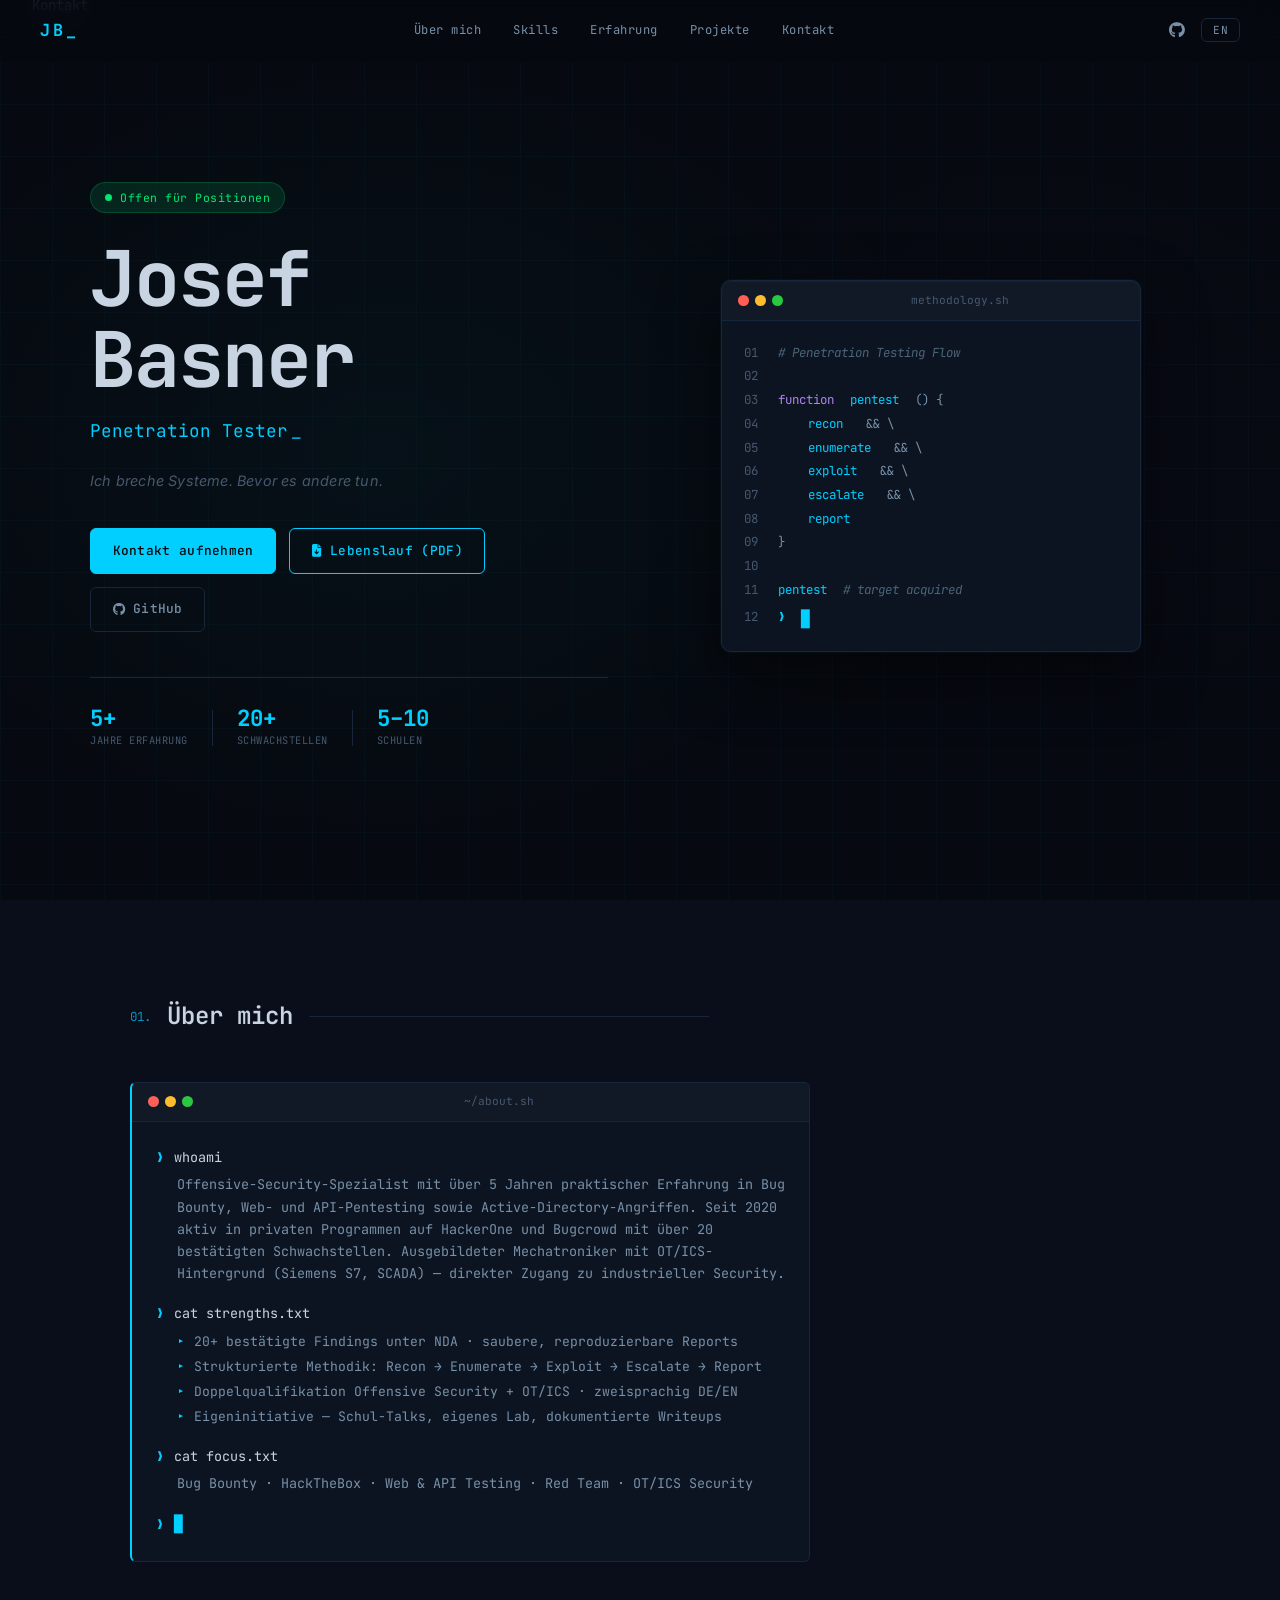
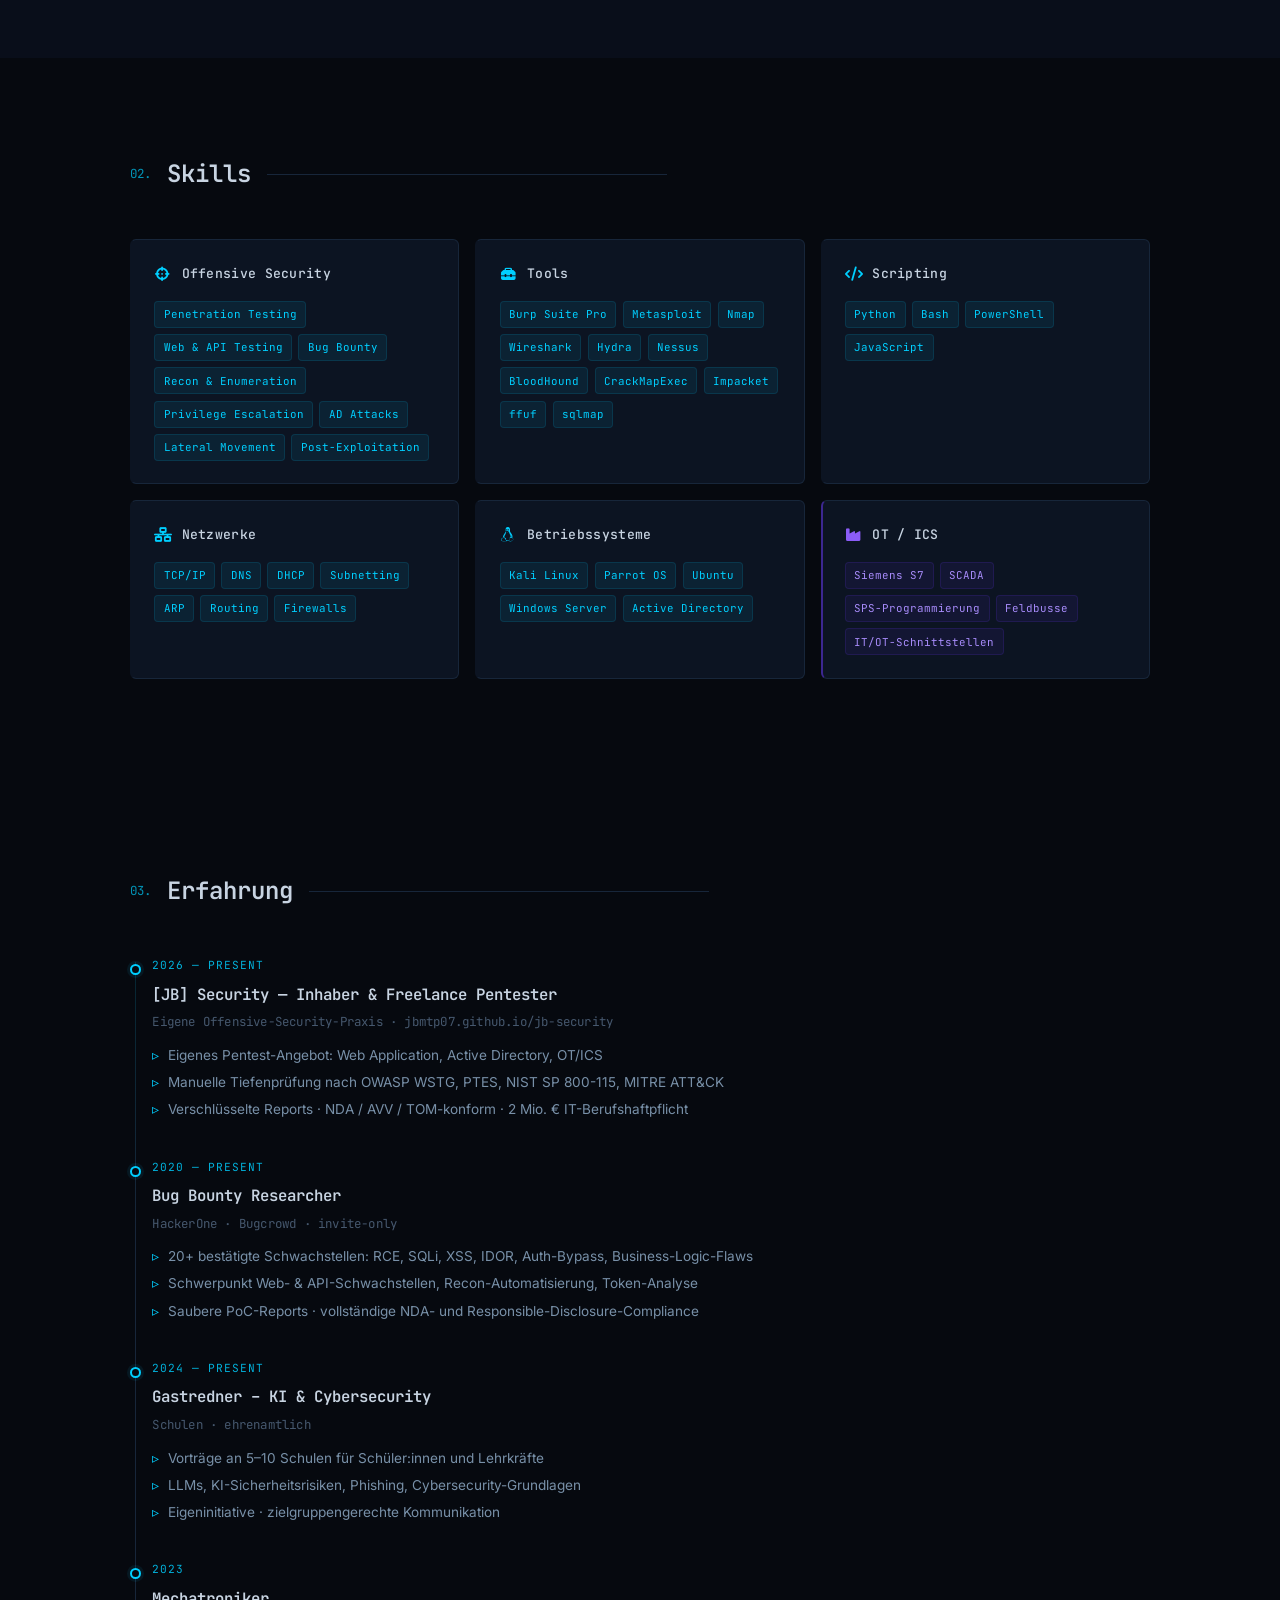
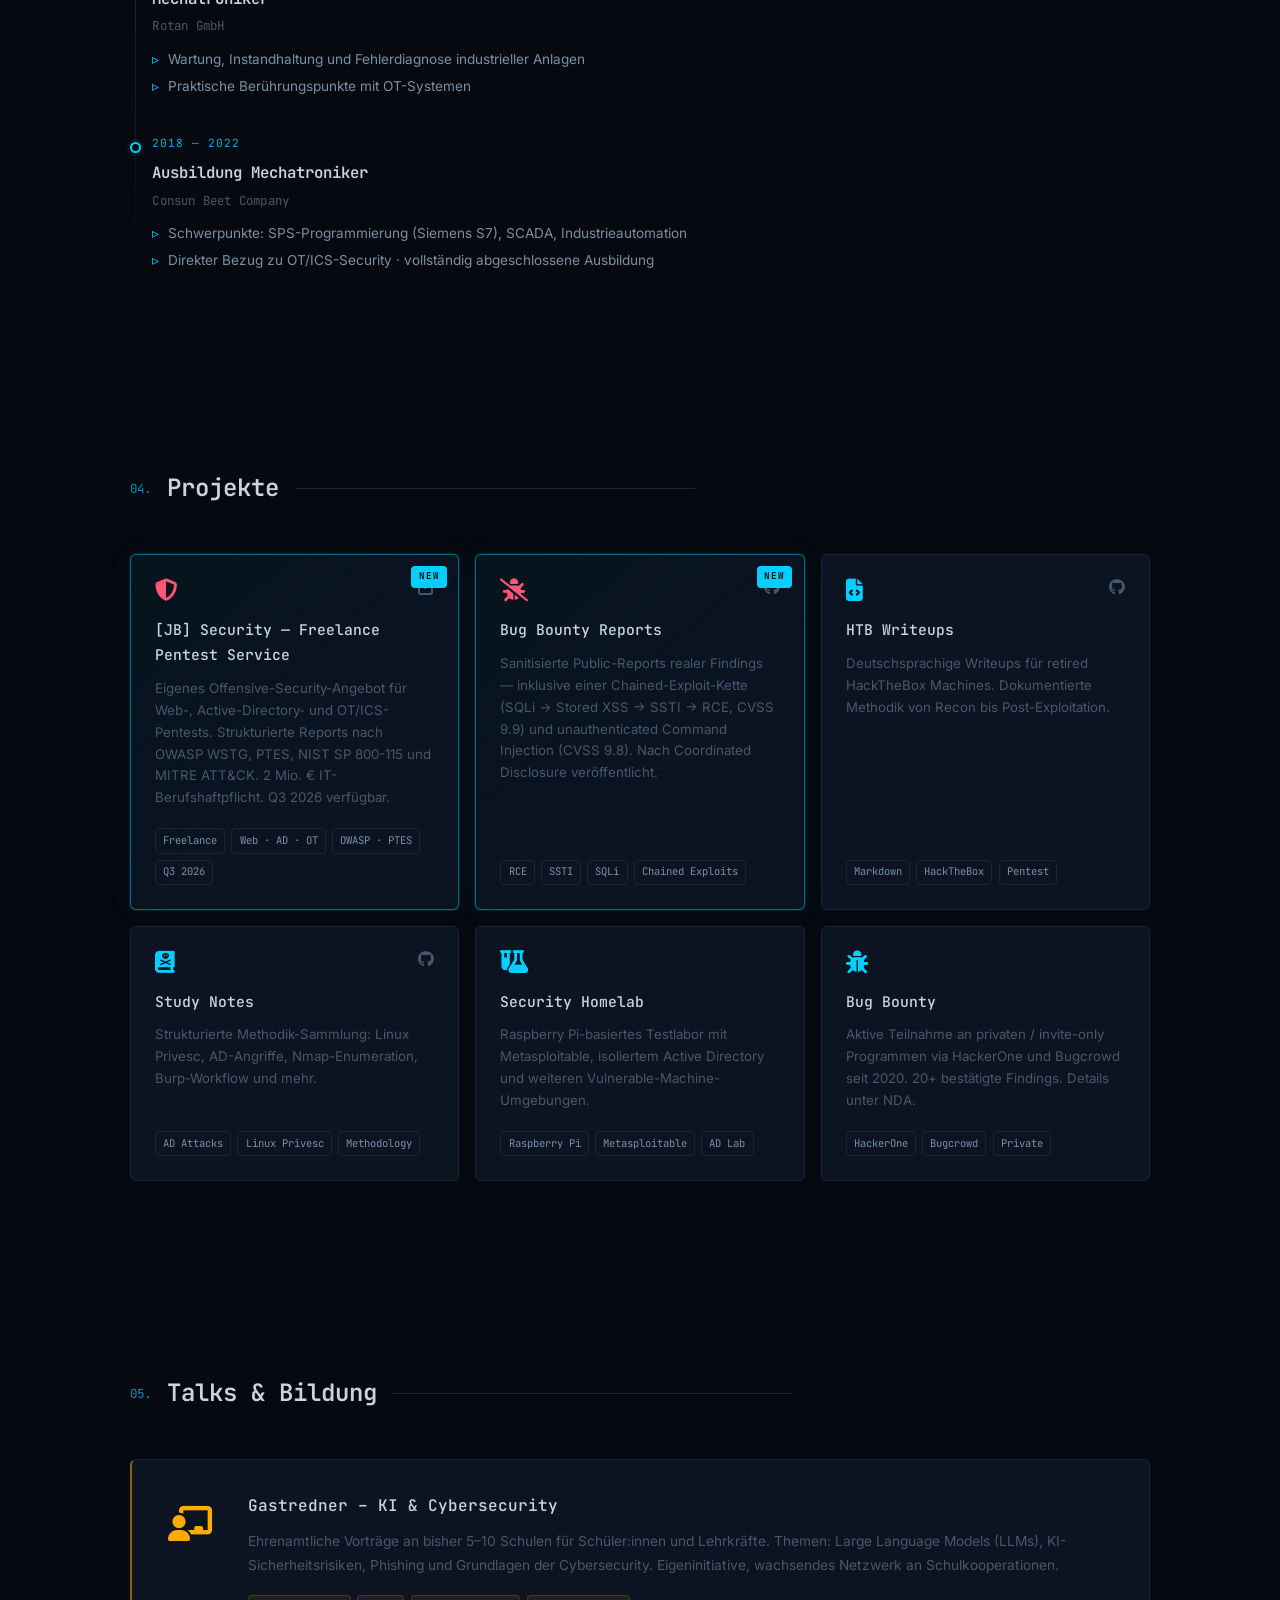
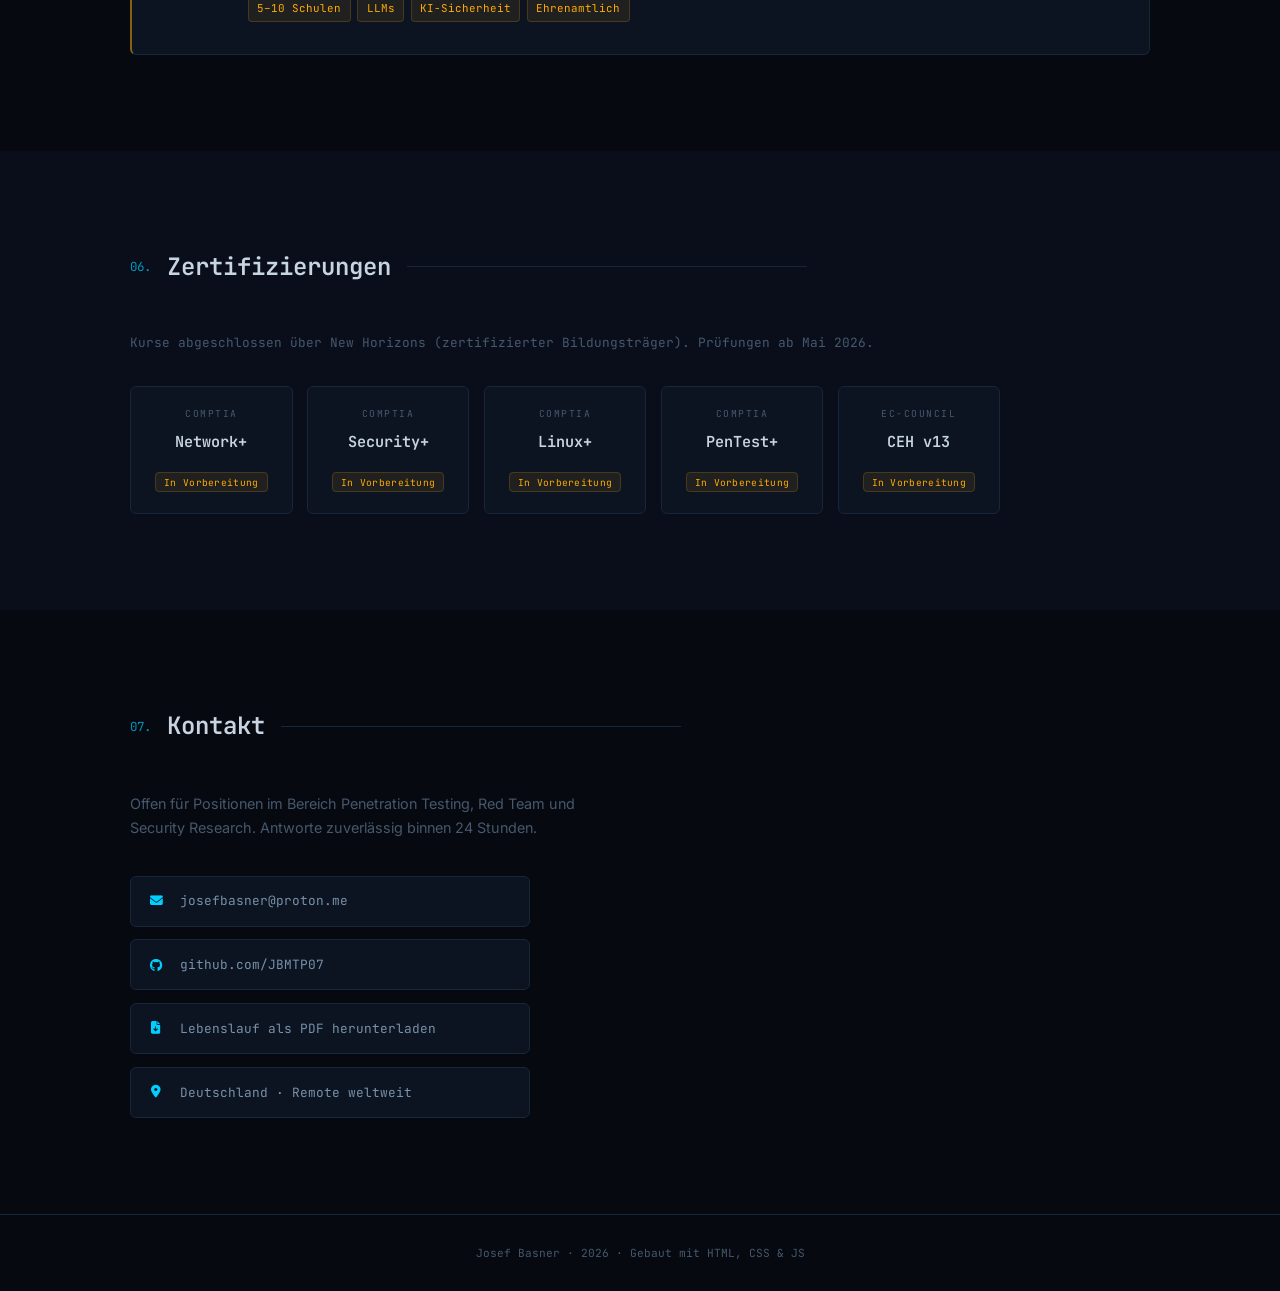
==== commit b57d7114: "feat: add [JB] Security freelance practice to portfolio + CV Portfolio (index.html, script.js): - ne" ====
--- a/index.html
+++ b/index.html
@@ -319,6 +319,16 @@
         <div class="tl-item">
           <div class="tl-dot"></div>
           <div class="tl-content">
+            <div class="tl-when">2026 — present</div>
+            <h3 data-i18n="exp_jbsec_title">[JB] Security — Inhaber &amp; Freelance Pentester</h3>
+            <p data-i18n="exp_jbsec_org">Eigene Offensive-Security-Praxis · jbmtp07.github.io/jb-security</p>
+            <ul class="tl-points" data-i18n-list="exp_jbsec_points"></ul>
+          </div>
+        </div>
+
+        <div class="tl-item">
+          <div class="tl-dot"></div>
+          <div class="tl-content">
             <div class="tl-when">2020 — present</div>
             <h3 data-i18n="exp_bb_title">Bug Bounty Researcher</h3>
             <p data-i18n="exp_bb_org">HackerOne · Bugcrowd · invite-only</p>
@@ -369,6 +379,21 @@
         <div class="section-line"></div>
       </div>
       <div class="projects-grid">
+
+        <a href="https://jbmtp07.github.io/jb-security/" target="_blank" rel="noopener" class="project-card project-card-featured">
+          <div class="project-card-top">
+            <i class="fa-solid fa-shield-halved"></i>
+            <i class="fa-solid fa-arrow-up-right-from-square project-github-icon"></i>
+          </div>
+          <h3 data-i18n="proj_jbsec_title">[JB] Security — Freelance Pentest Service</h3>
+          <p data-i18n="proj_jbsec_desc">Eigenes Offensive-Security-Angebot für Web-, Active-Directory- und OT/ICS-Pentests. Strukturierte Reports nach OWASP WSTG, PTES, NIST SP 800-115 und MITRE ATT&amp;CK. 2 Mio. € IT-Berufshaftpflicht. Q3 2026 verfügbar.</p>
+          <div class="project-tags">
+            <span>Freelance</span>
+            <span>Web · AD · OT</span>
+            <span>OWASP · PTES</span>
+            <span>Q3 2026</span>
+          </div>
+        </a>
 
         <a href="https://github.com/JBMTP07/bug-bounty-reports" target="_blank" rel="noopener" class="project-card project-card-featured">
           <div class="project-card-top">
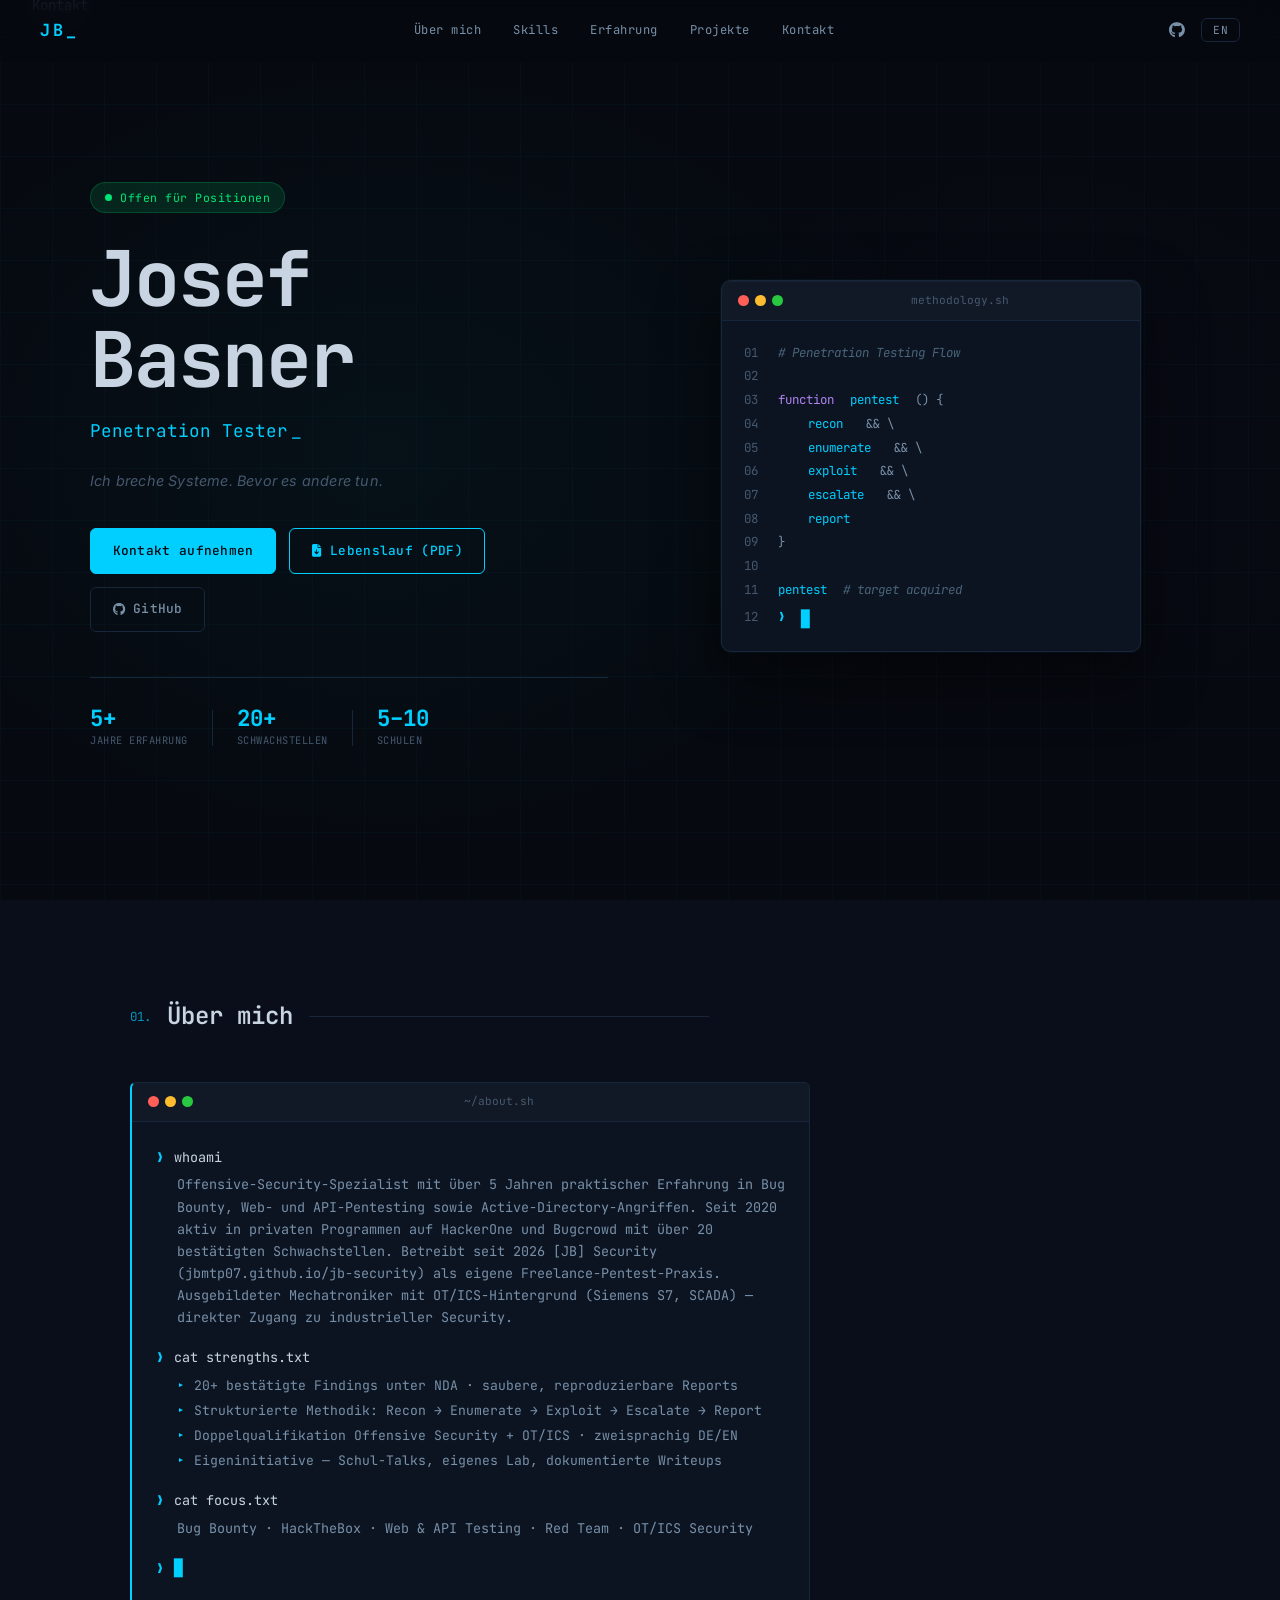
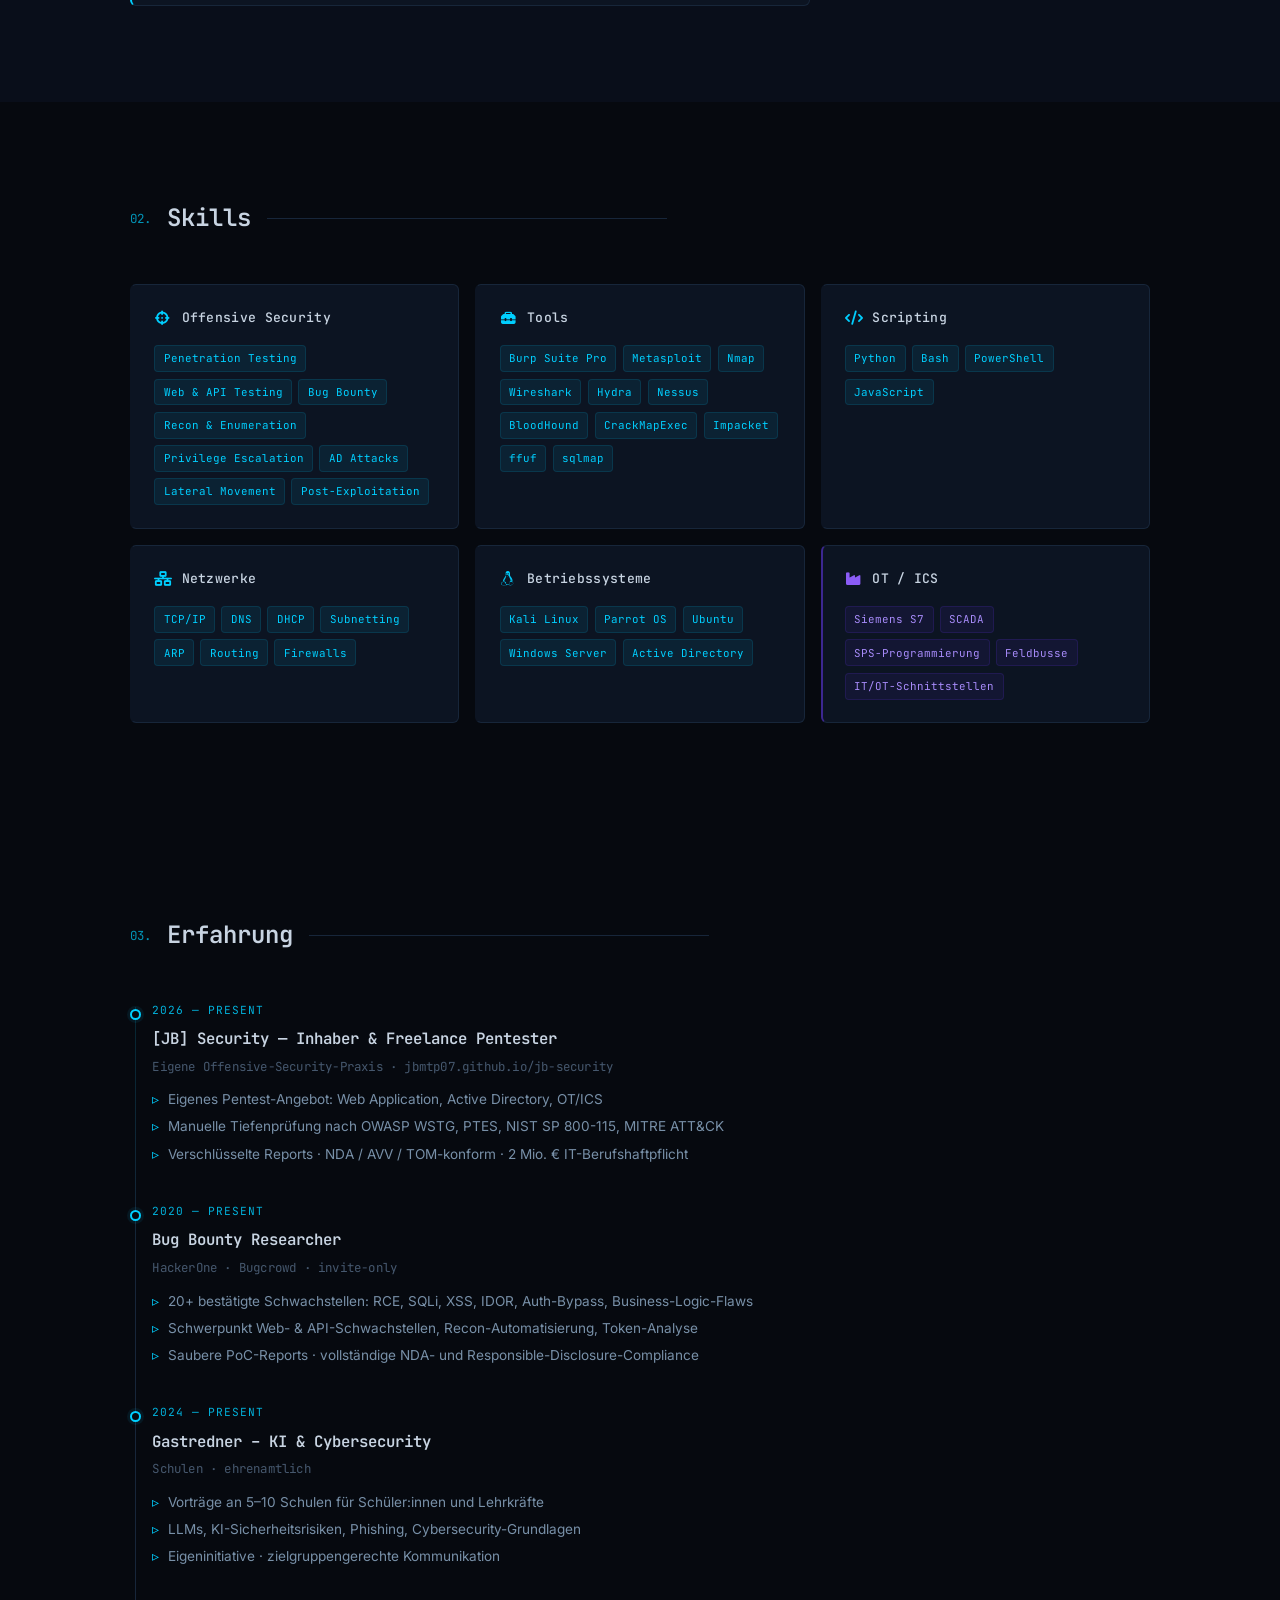
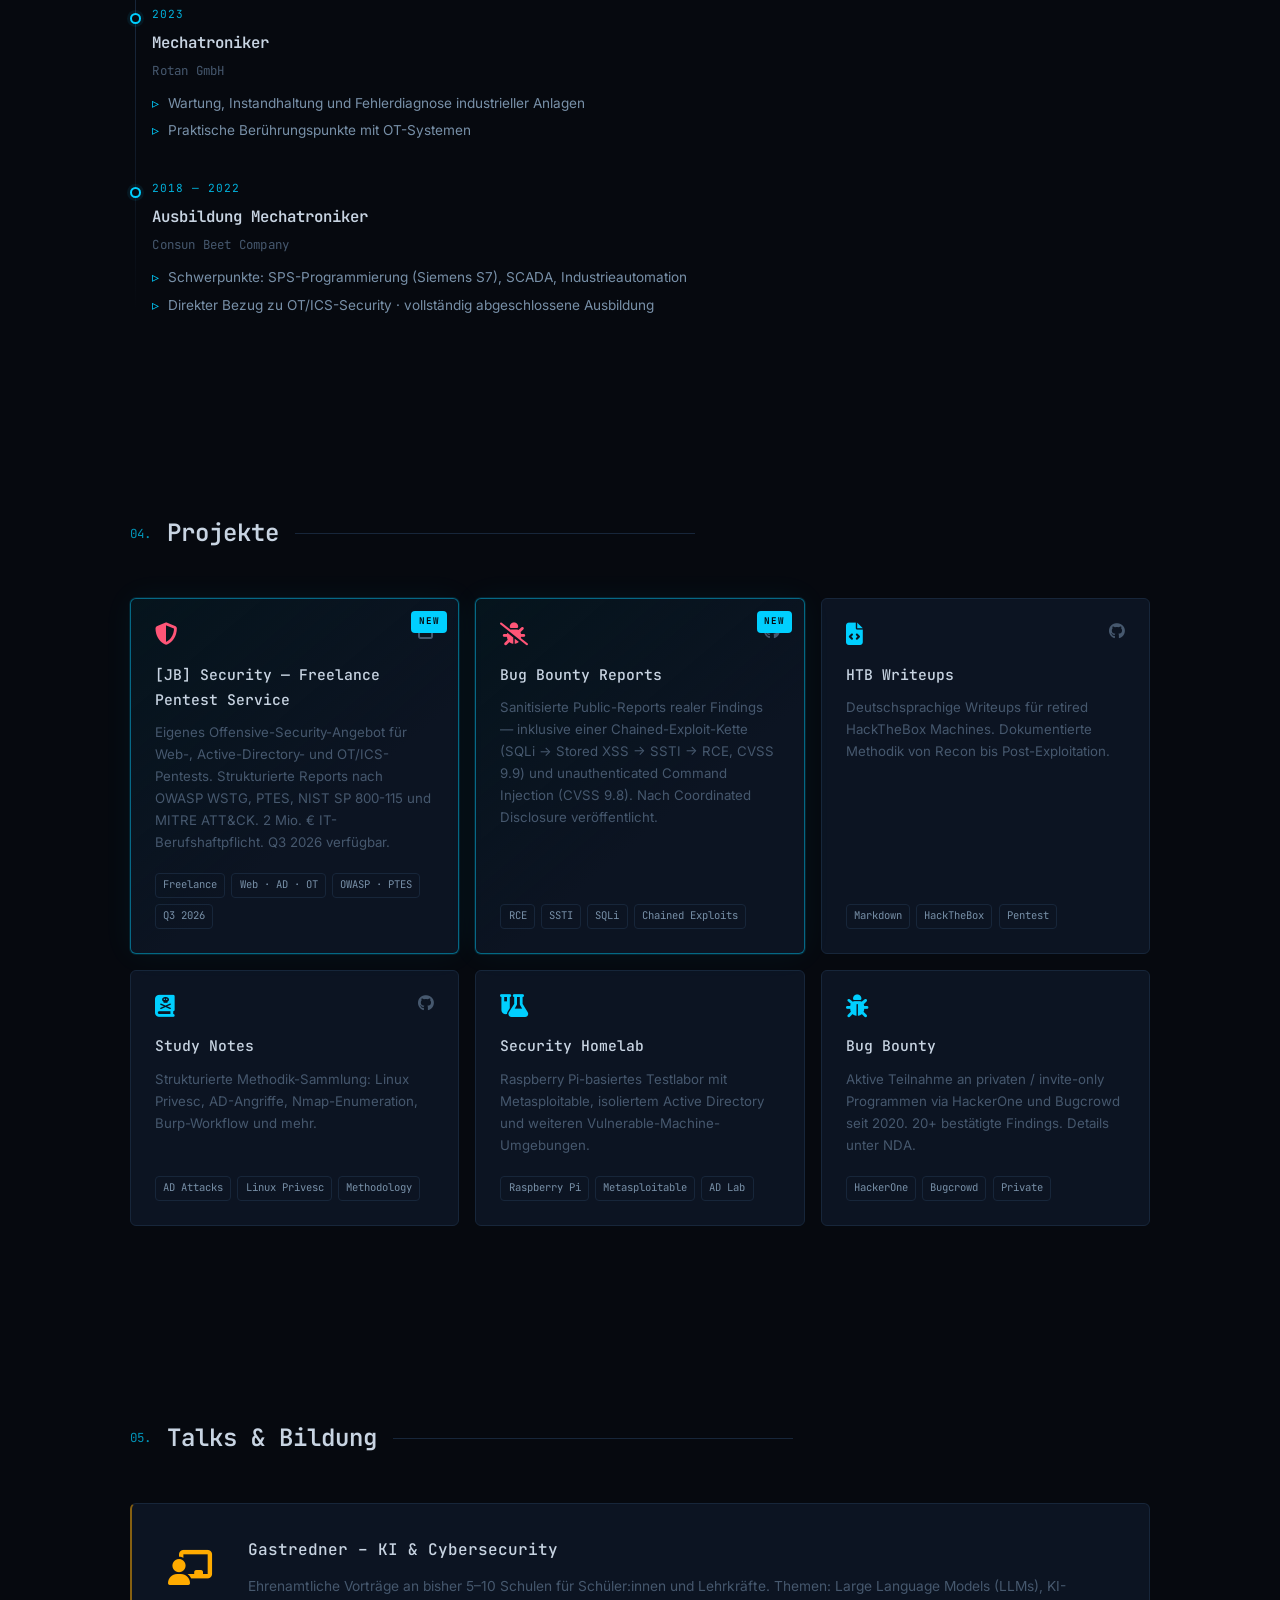
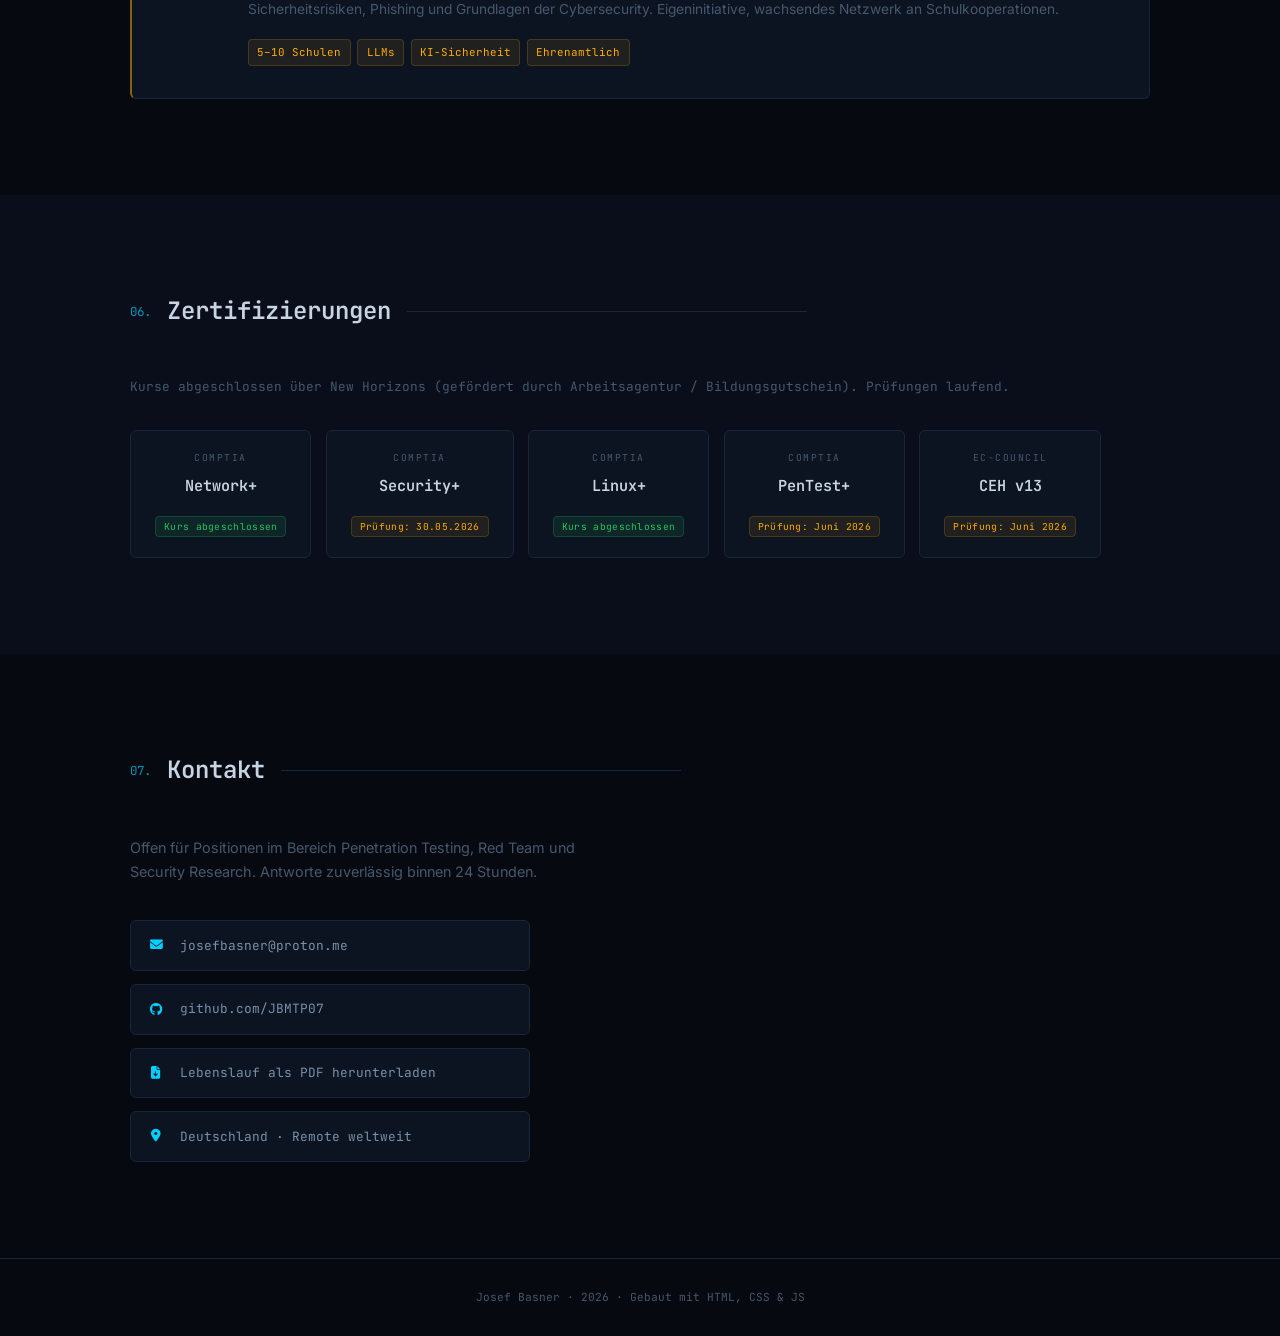
==== commit 6f84bfc7: "sync: surface [JB] Security in about + per-cert status badges - about_whoami (DE + EN): adds [JB] Se" ====
--- a/index.html
+++ b/index.html
@@ -502,32 +502,32 @@
         <h2 data-i18n="certs_title">Zertifizierungen</h2>
         <div class="section-line"></div>
       </div>
-      <p class="certs-sub" data-i18n="certs_sub">Kurse abgeschlossen über New Horizons (zertifizierter Bildungsträger). Prüfungen ab Mai 2026.</p>
+      <p class="certs-sub" data-i18n="certs_sub">Kurse abgeschlossen über New Horizons (gefördert durch Arbeitsagentur / Bildungsgutschein). Prüfungen laufend.</p>
       <div class="certs-grid">
         <div class="cert-card">
           <div class="cert-logo">CompTIA</div>
           <div class="cert-name">Network+</div>
-          <span class="cert-badge" data-i18n="cert_status">In Vorbereitung</span>
+          <span class="cert-badge cert-badge-done" data-i18n="cert_status_netplus">Kurs abgeschlossen</span>
         </div>
         <div class="cert-card">
           <div class="cert-logo">CompTIA</div>
           <div class="cert-name">Security+</div>
-          <span class="cert-badge" data-i18n="cert_status">In Vorbereitung</span>
+          <span class="cert-badge" data-i18n="cert_status_secplus">Prüfung: 30.05.2026</span>
         </div>
         <div class="cert-card">
           <div class="cert-logo">CompTIA</div>
           <div class="cert-name">Linux+</div>
-          <span class="cert-badge" data-i18n="cert_status">In Vorbereitung</span>
+          <span class="cert-badge cert-badge-done" data-i18n="cert_status_linuxplus">Kurs abgeschlossen</span>
         </div>
         <div class="cert-card">
           <div class="cert-logo">CompTIA</div>
           <div class="cert-name">PenTest+</div>
-          <span class="cert-badge" data-i18n="cert_status">In Vorbereitung</span>
+          <span class="cert-badge" data-i18n="cert_status_pentestplus">Prüfung: Juni 2026</span>
         </div>
         <div class="cert-card">
           <div class="cert-logo">EC-Council</div>
           <div class="cert-name">CEH v13</div>
-          <span class="cert-badge" data-i18n="cert_status">In Vorbereitung</span>
+          <span class="cert-badge" data-i18n="cert_status_ceh">Prüfung: Juni 2026</span>
         </div>
       </div>
     </div>
--- a/style.css
+++ b/style.css
@@ -883,6 +883,11 @@
   border: 1px solid rgba(255, 171, 0, 0.18);
   letter-spacing: 0.3px;
 }
+.cert-badge.cert-badge-done {
+  background: rgba(34, 197, 94, 0.10);
+  color: #22c55e;
+  border-color: rgba(34, 197, 94, 0.22);
+}
 
 /* ================================================================
    CONTACT
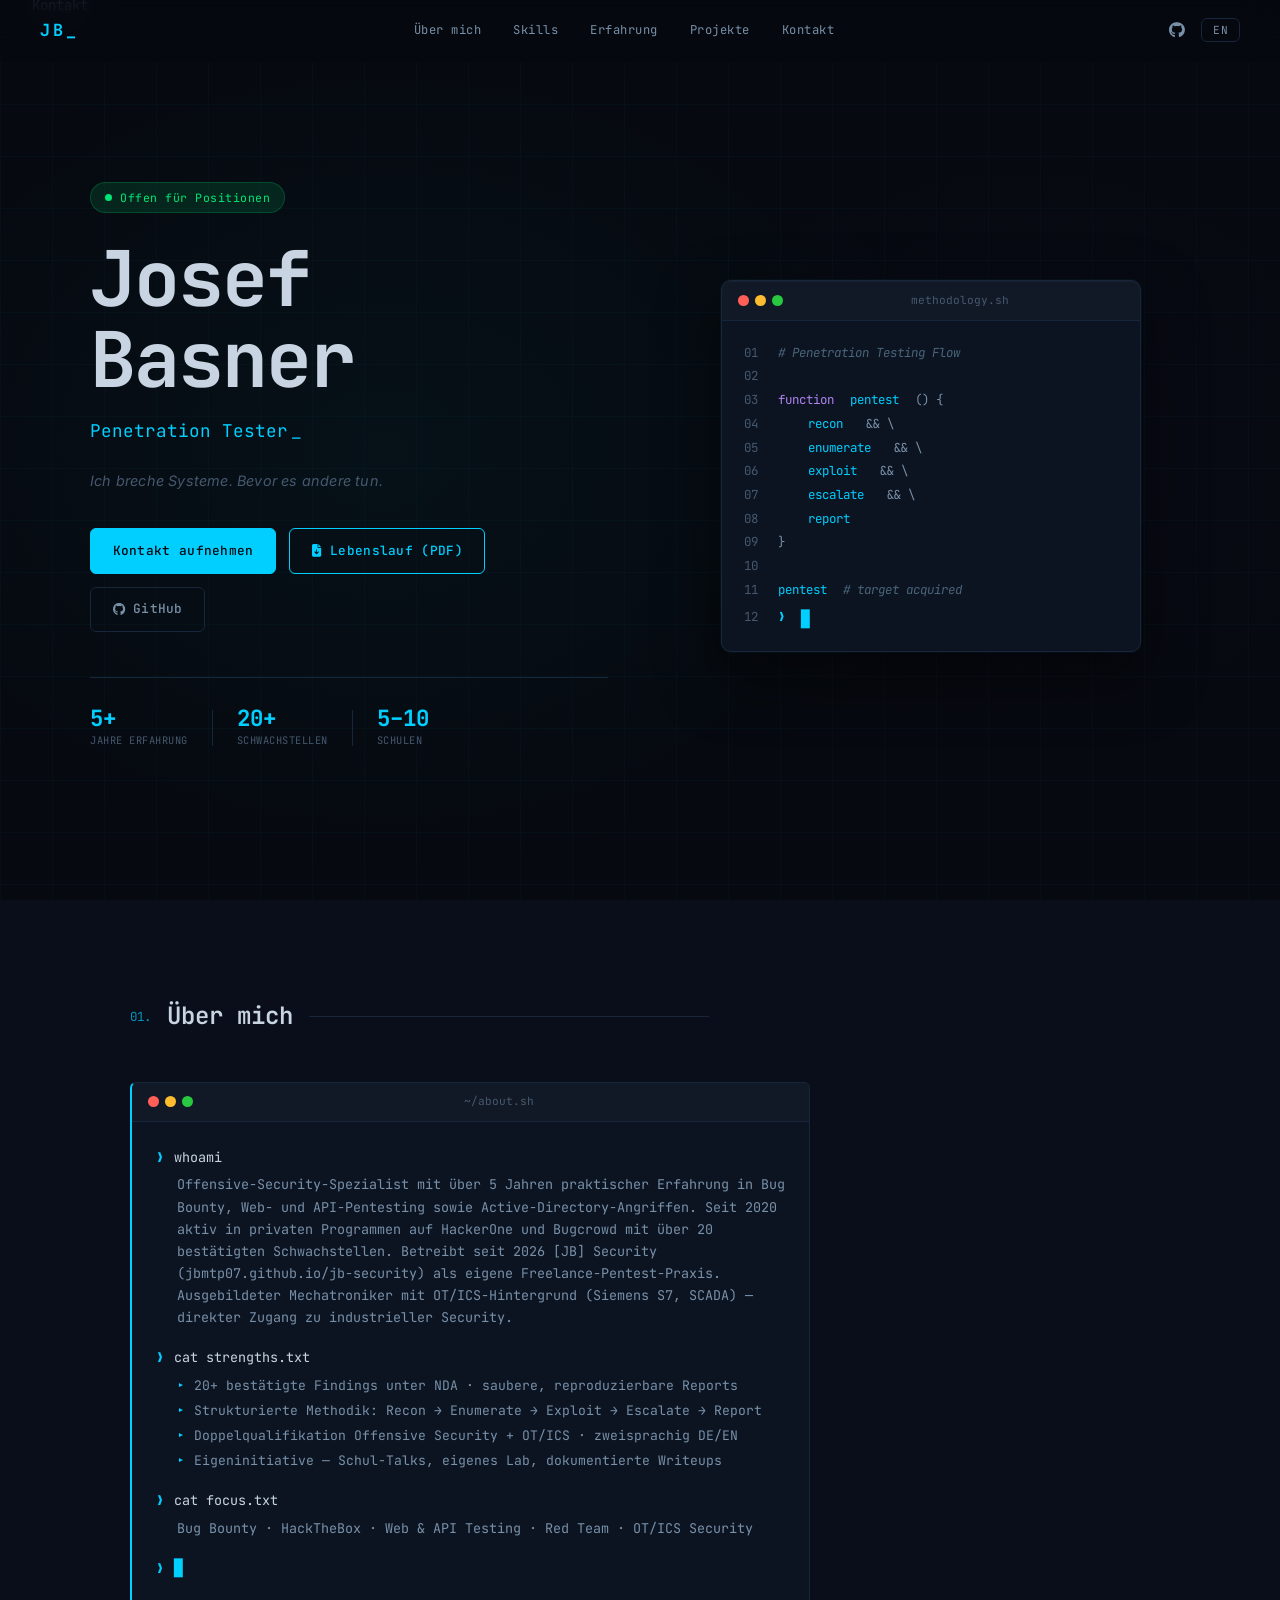
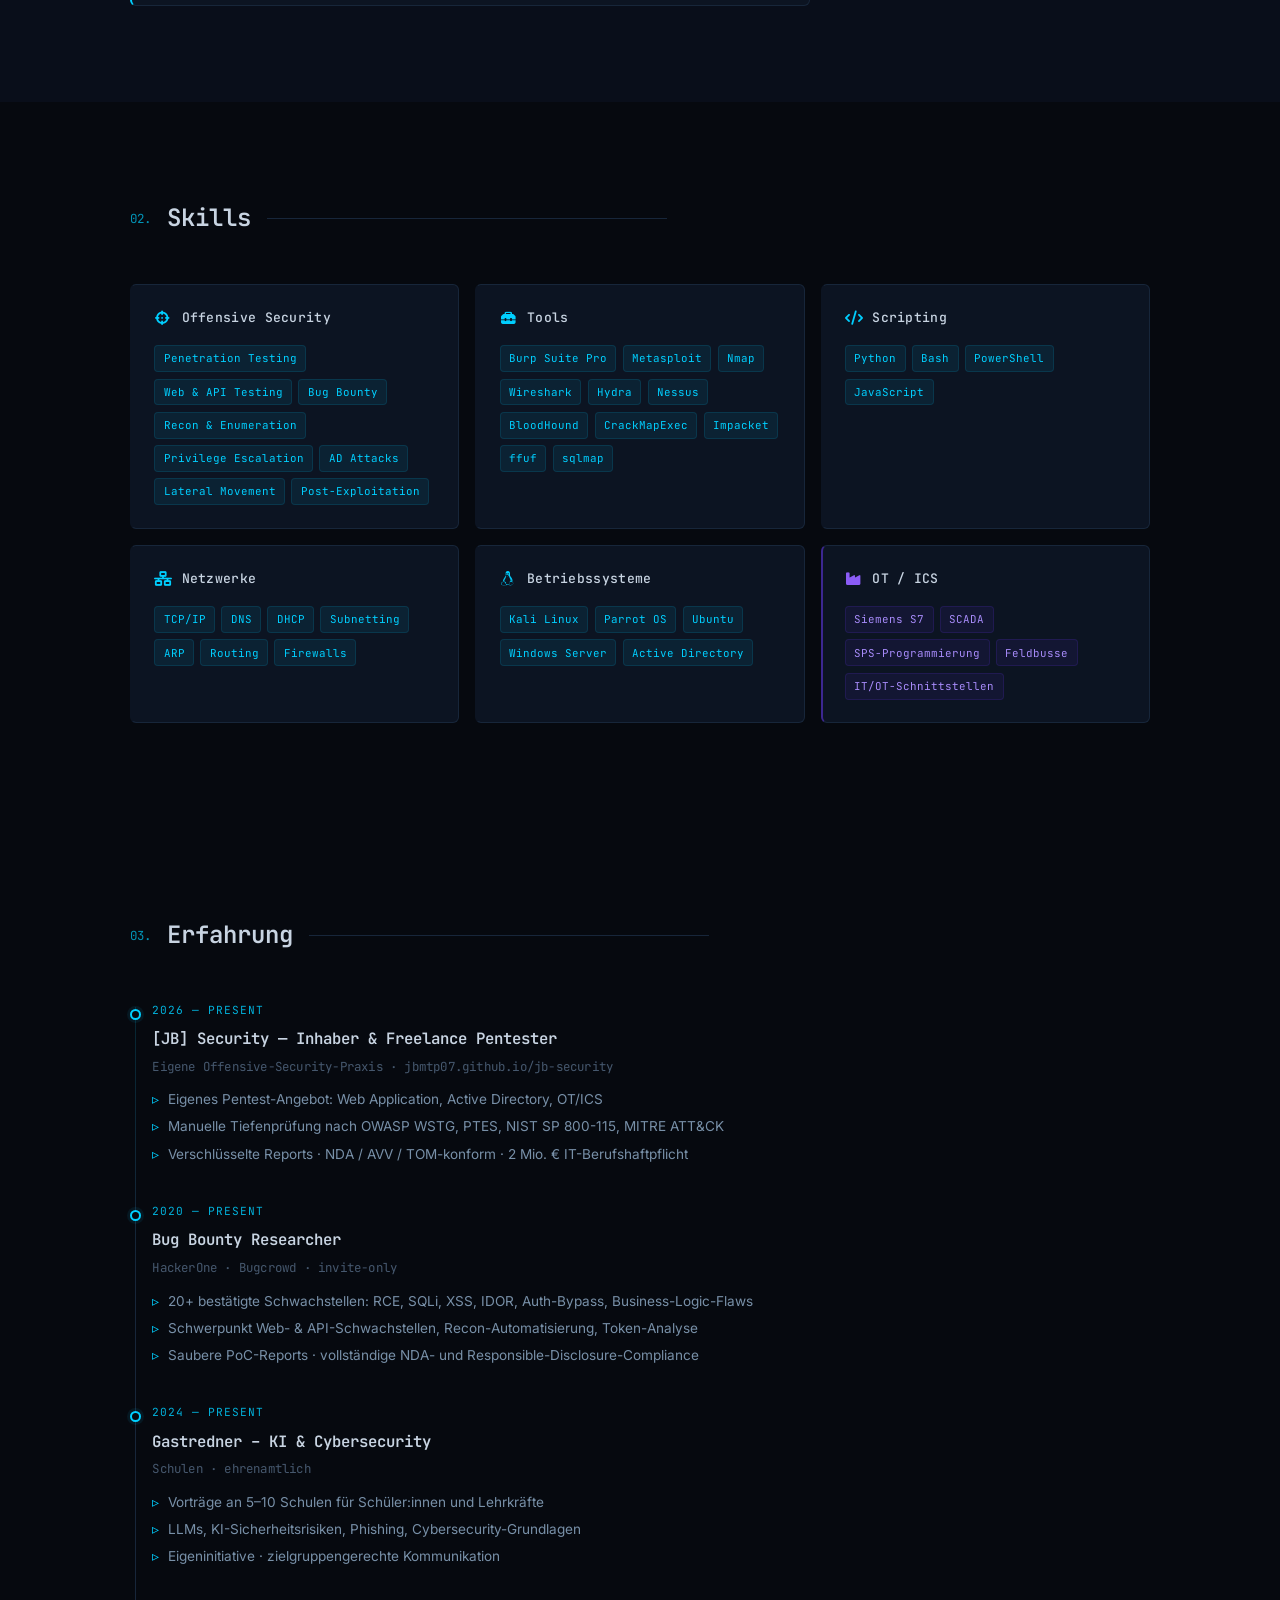
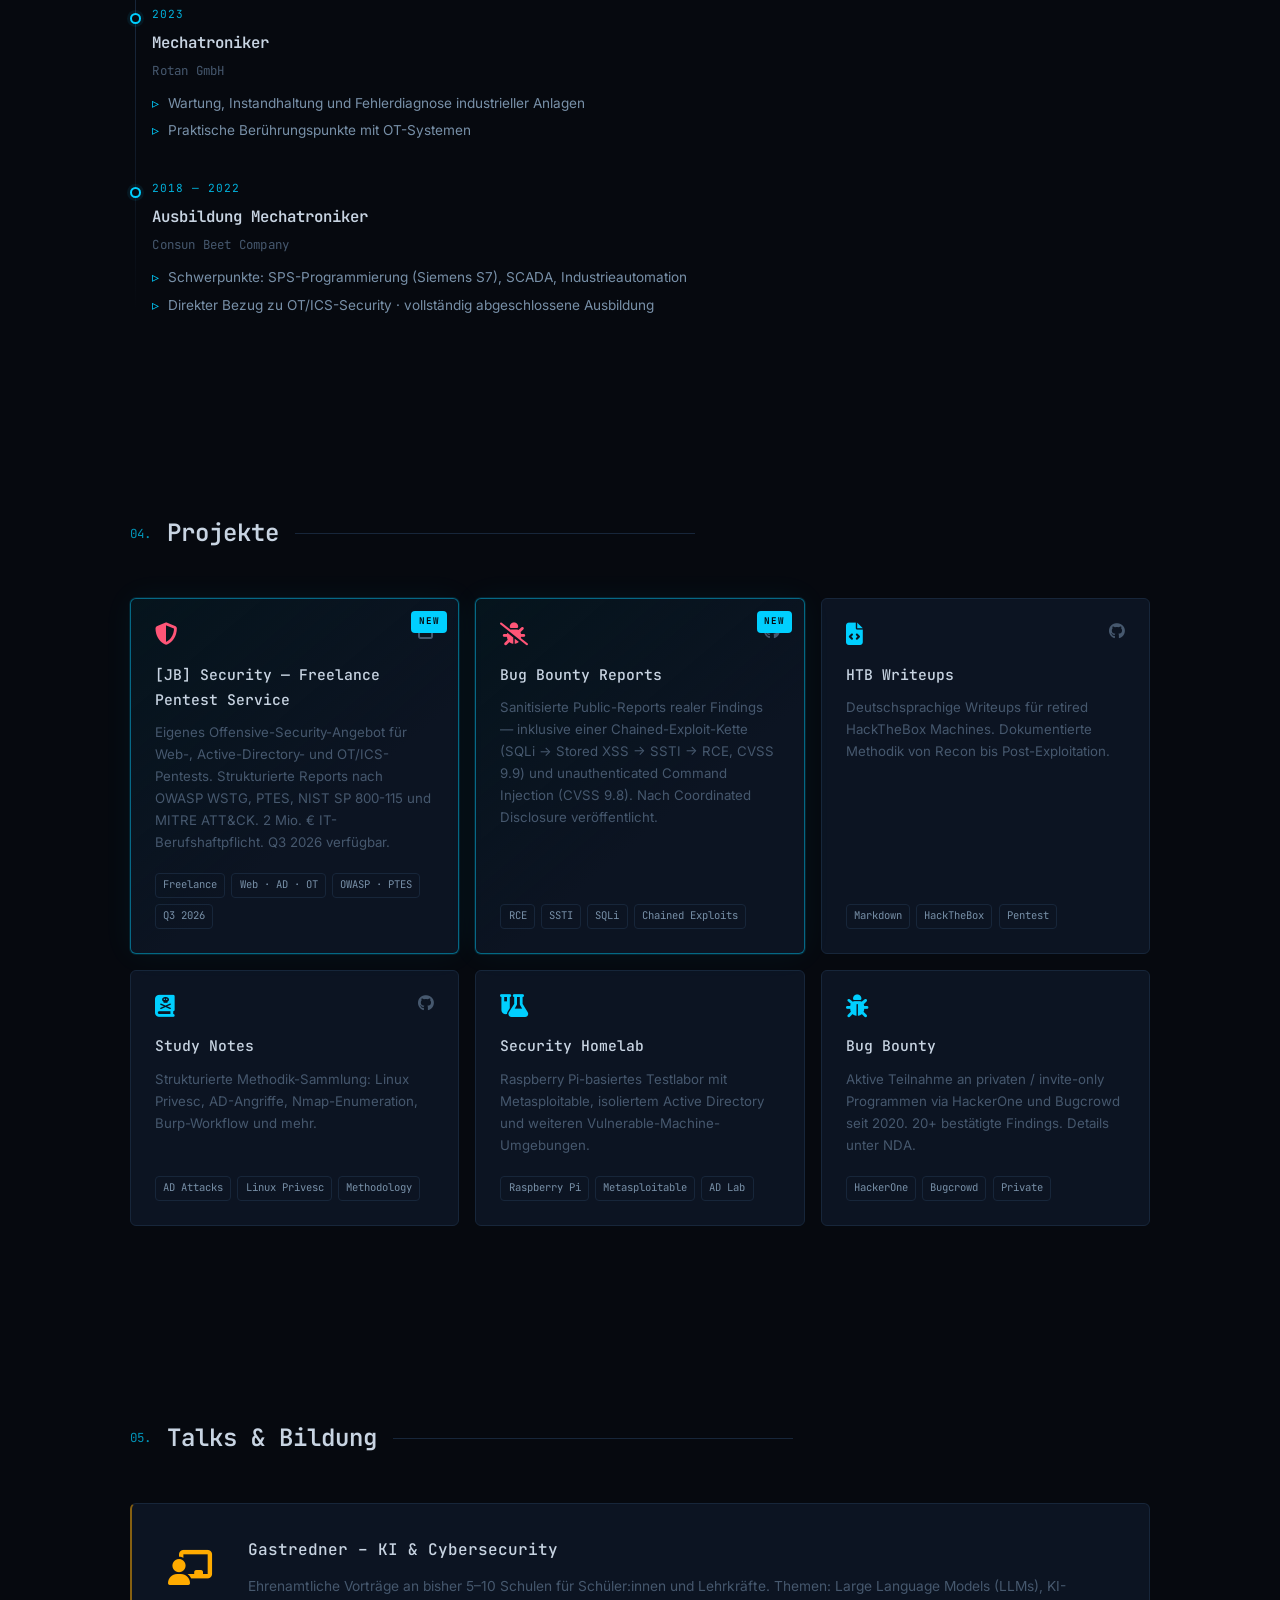
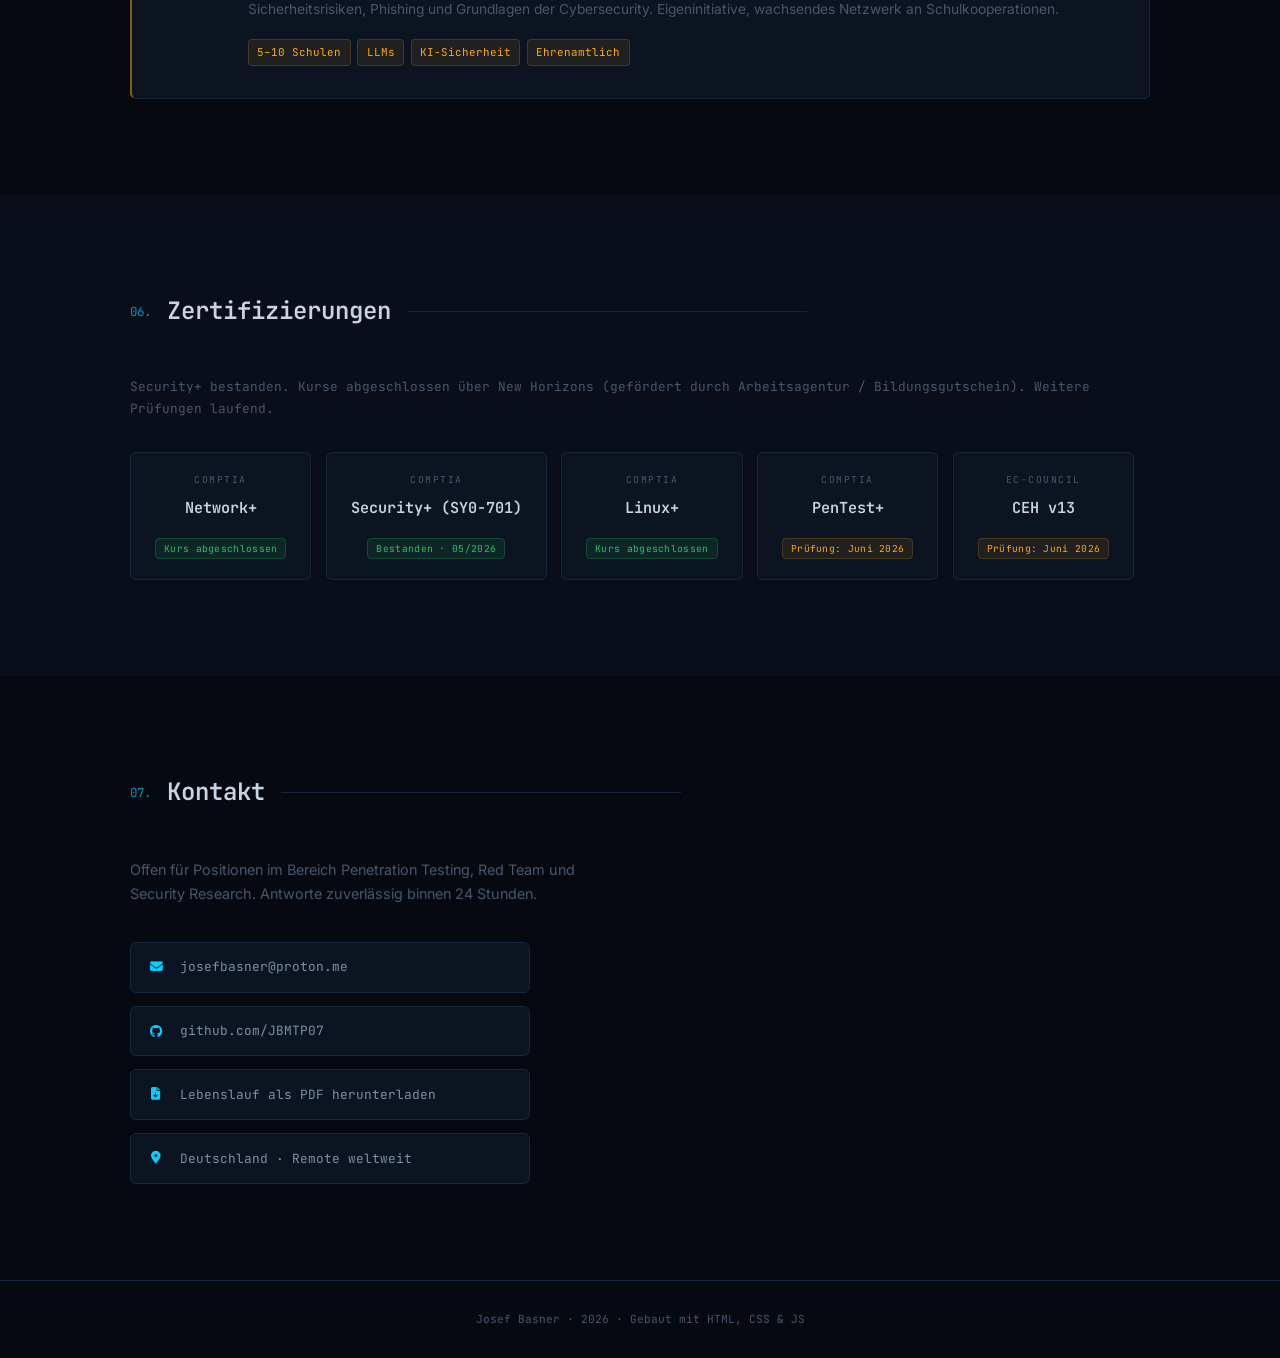
==== commit 2ff20279: "feat(cv): CompTIA Security+ (SY0-701) bestanden 05/2026 - Profile copy (cv_print.html + Josef_Basner" ====
--- a/index.html
+++ b/index.html
@@ -502,7 +502,7 @@
         <h2 data-i18n="certs_title">Zertifizierungen</h2>
         <div class="section-line"></div>
       </div>
-      <p class="certs-sub" data-i18n="certs_sub">Kurse abgeschlossen über New Horizons (gefördert durch Arbeitsagentur / Bildungsgutschein). Prüfungen laufend.</p>
+      <p class="certs-sub" data-i18n="certs_sub">Security+ bestanden. Kurse abgeschlossen über New Horizons (gefördert durch Arbeitsagentur / Bildungsgutschein). Weitere Prüfungen laufend.</p>
       <div class="certs-grid">
         <div class="cert-card">
           <div class="cert-logo">CompTIA</div>
@@ -511,8 +511,8 @@
         </div>
         <div class="cert-card">
           <div class="cert-logo">CompTIA</div>
-          <div class="cert-name">Security+</div>
-          <span class="cert-badge" data-i18n="cert_status_secplus">Prüfung: 30.05.2026</span>
+          <div class="cert-name">Security+ (SY0-701)</div>
+          <span class="cert-badge cert-badge-done" data-i18n="cert_status_secplus">Bestanden · 05/2026</span>
         </div>
         <div class="cert-card">
           <div class="cert-logo">CompTIA</div>
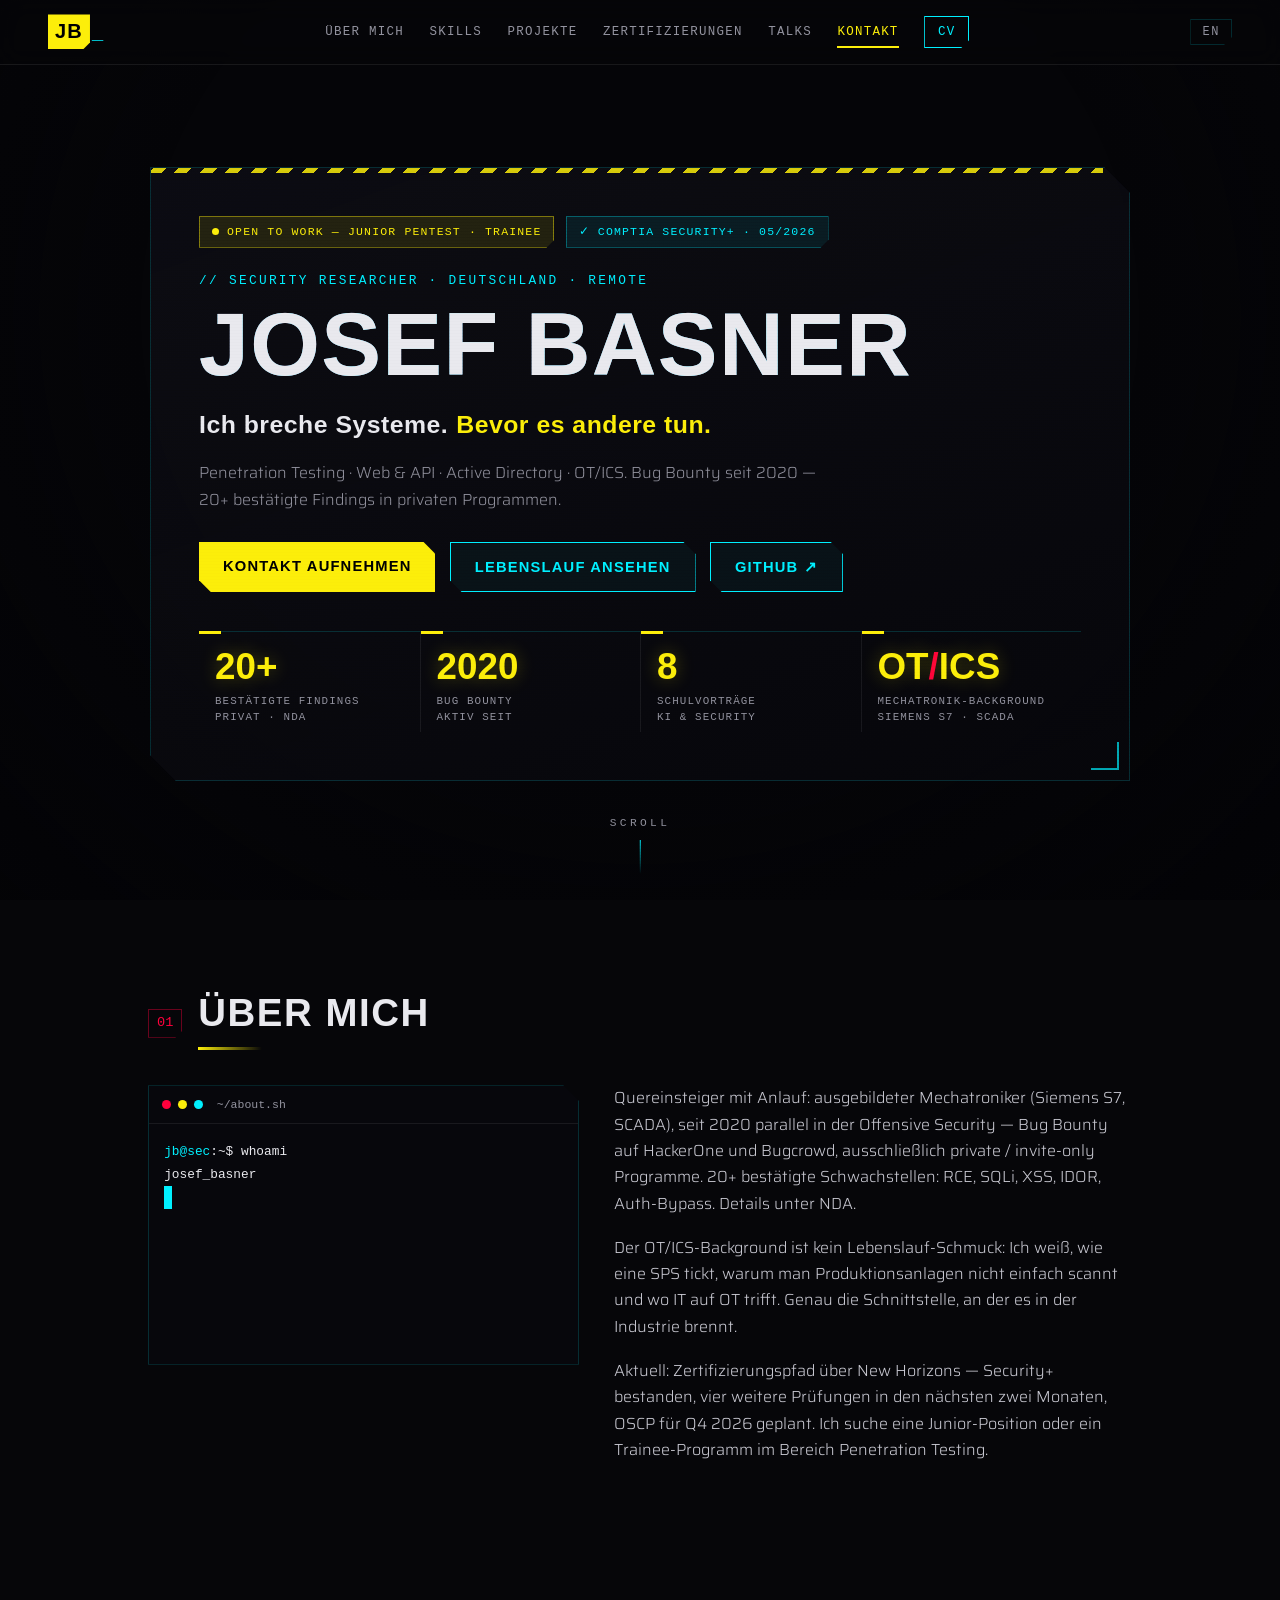
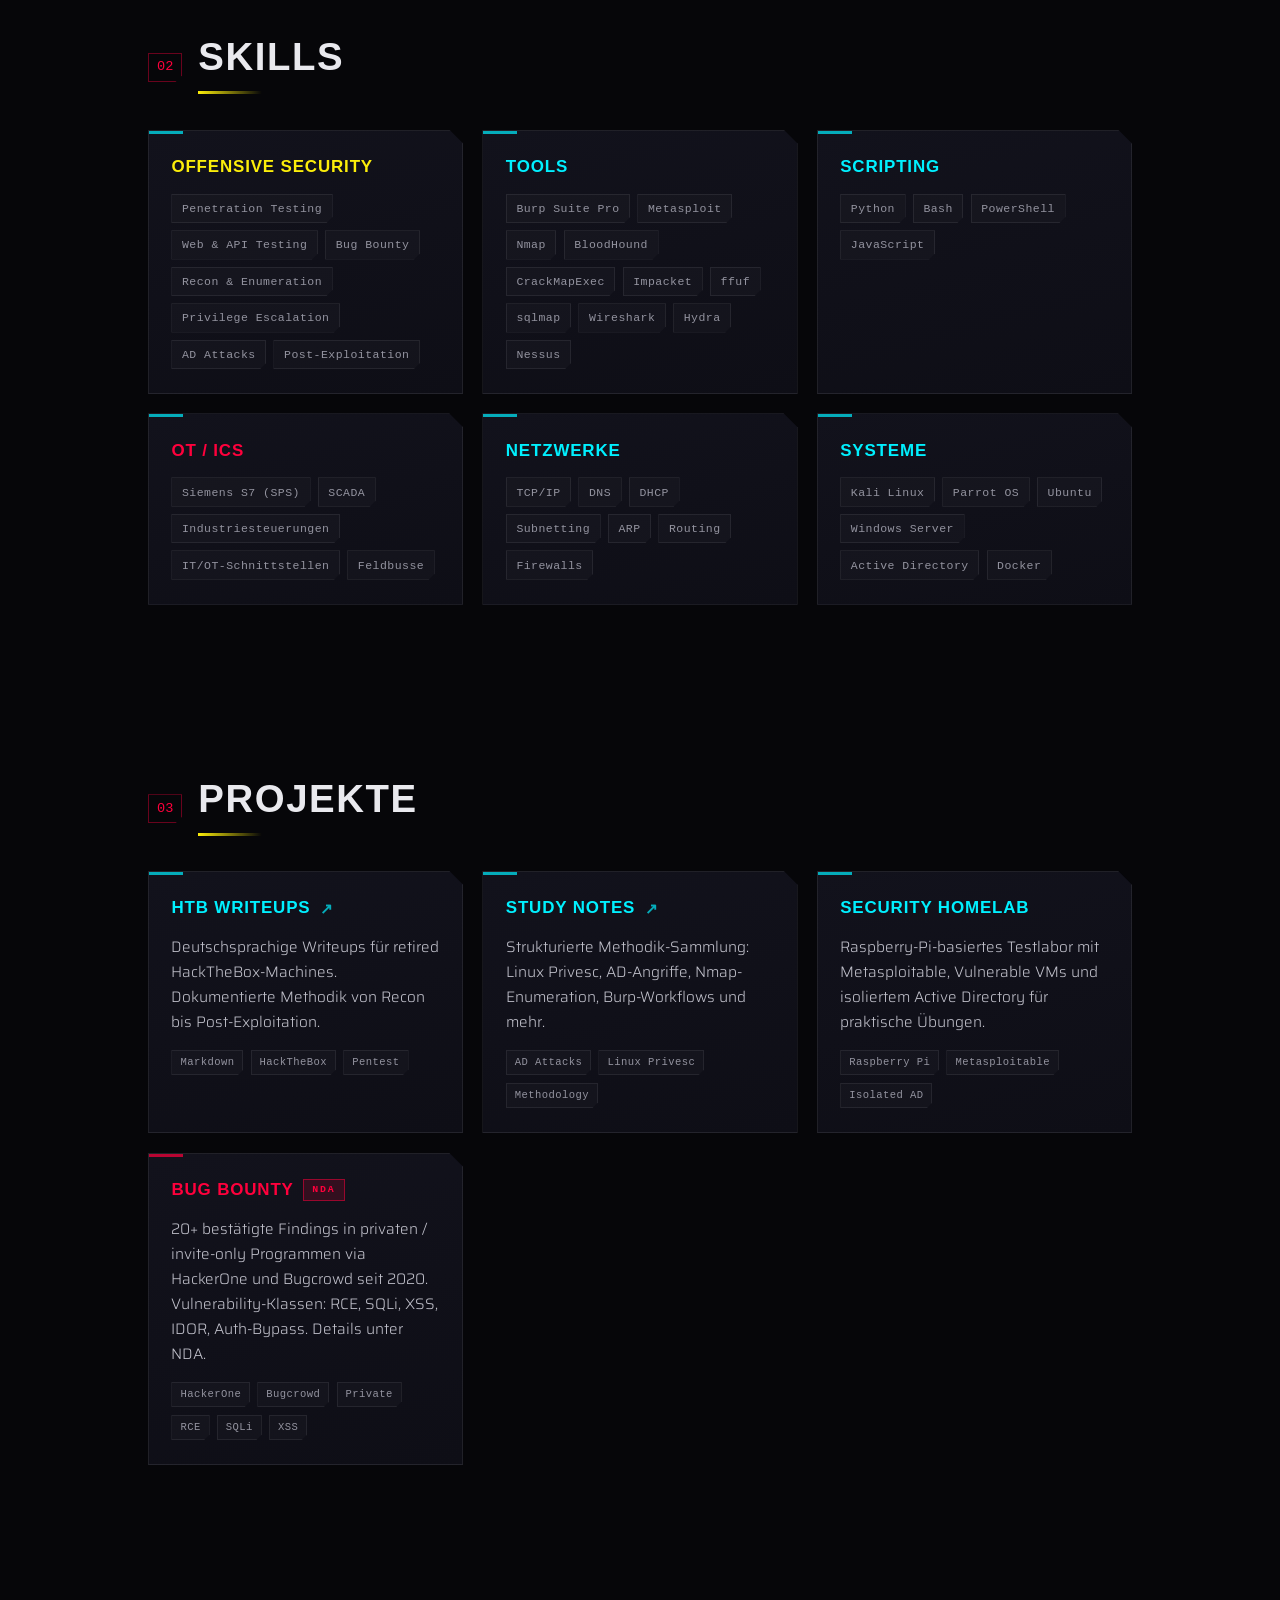
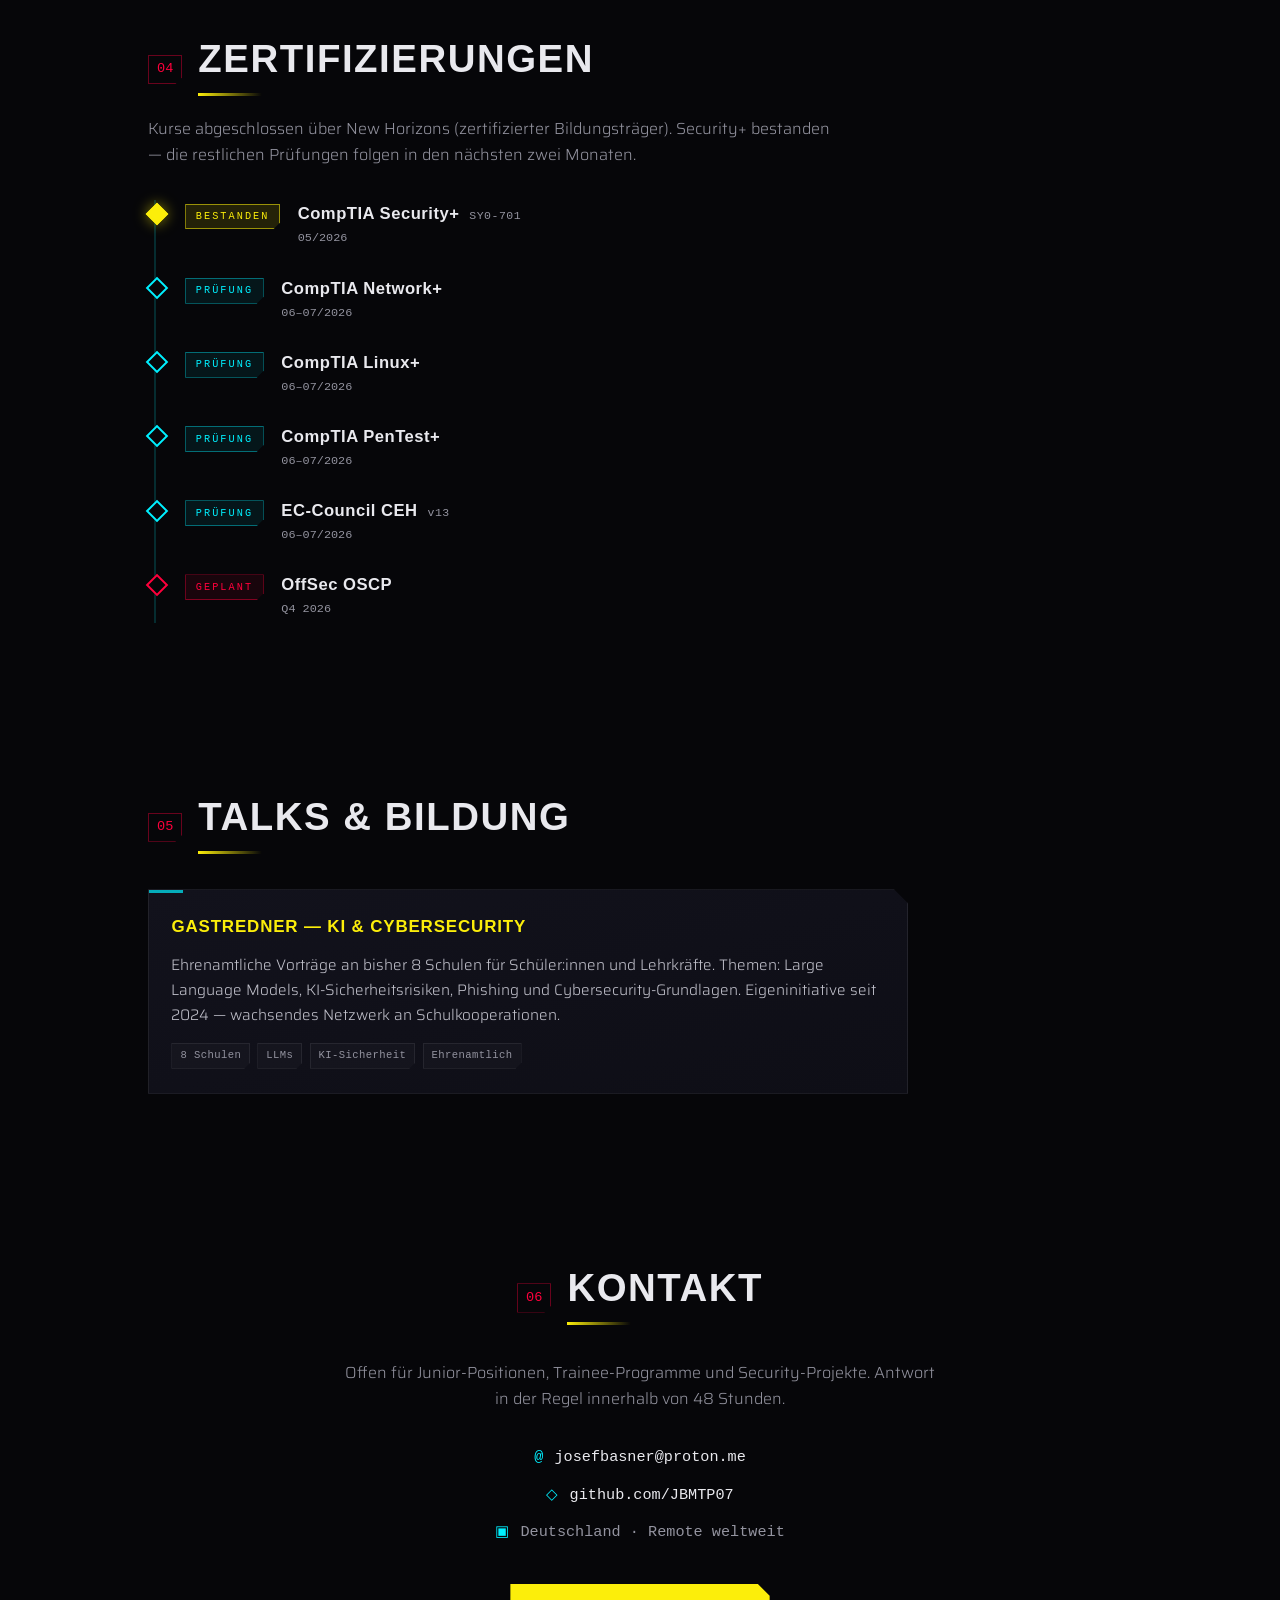
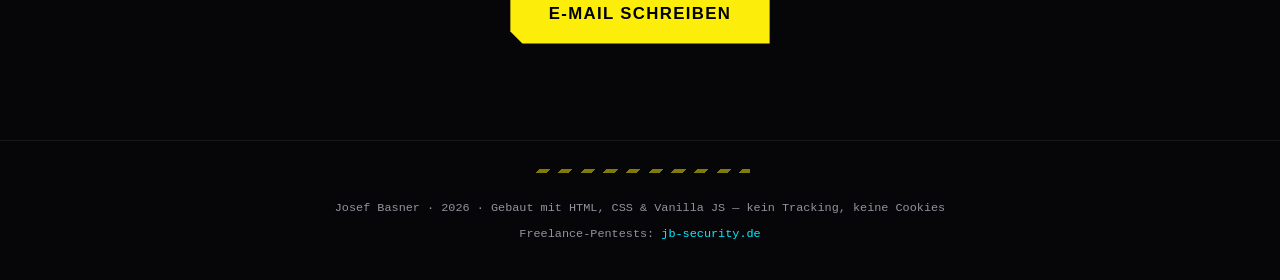
==== commit f7489377: "Überarbeitete Portfolio-Seite: index, cv.html, style, script, CV-PDF Ersetzt die alte cv_print.html " ====
--- a/index.html
+++ b/index.html
@@ -1,573 +1,343 @@
 <!DOCTYPE html>
 <html lang="de">
 <head>
-  <meta charset="UTF-8" />
-  <meta name="viewport" content="width=device-width, initial-scale=1.0" />
-  <meta name="description" content="Josef Basner – Penetration Tester, Red Team Operator & Security Researcher. 5+ Jahre offensive Security, 20+ bestätigte Schwachstellen. Offen für Positionen weltweit." />
-  <meta name="keywords" content="Penetration Tester, Pentest, Red Team, Bug Bounty, Security Researcher, OSCP, CEH, OT Security, ICS Security, Cybersecurity, Deutschland, Remote" />
-  <meta name="author" content="Josef Basner" />
-  <meta name="robots" content="index,follow" />
-  <meta name="theme-color" content="#06090f" />
-
-  <!-- Open Graph -->
-  <meta property="og:type" content="website" />
-  <meta property="og:url" content="https://jbmtp07.github.io/" />
-  <meta property="og:title" content="Josef Basner | Penetration Tester & Red Team Operator" />
-  <meta property="og:description" content="Offensive Security · Bug Bounty · Red Team · OT/ICS. 5+ Jahre Praxis, 20+ bestätigte Schwachstellen. Offen für neue Positionen." />
-  <meta property="og:site_name" content="Josef Basner" />
-
-  <!-- Twitter -->
-  <meta name="twitter:card" content="summary_large_image" />
-  <meta name="twitter:title" content="Josef Basner | Penetration Tester" />
-  <meta name="twitter:description" content="Penetration Tester · Red Team · Bug Bounty · OT/ICS Security." />
-
-  <!-- Schema.org -->
-  <script type="application/ld+json">
-  {
-    "@context": "https://schema.org",
-    "@type": "Person",
-    "name": "Josef Roland Basner",
-    "url": "https://jbmtp07.github.io/",
-    "jobTitle": "Penetration Tester",
-    "email": "mailto:josefbasner@proton.me",
-    "sameAs": [
-      "https://github.com/JBMTP07"
-    ],
-    "address": {
-      "@type": "PostalAddress",
-      "addressCountry": "DE"
-    },
-    "knowsAbout": ["Penetration Testing", "Bug Bounty", "Red Team", "Active Directory", "Web Application Security", "OT/ICS Security", "SCADA", "Siemens S7"],
-    "knowsLanguage": ["de", "en", "ru"]
-  }
-  </script>
-
-  <title>Josef Basner | Penetration Tester · Red Team · Bug Bounty</title>
-
-  <link rel="icon" type="image/svg+xml" href="data:image/svg+xml,%3Csvg xmlns='http://www.w3.org/2000/svg' viewBox='0 0 64 64'%3E%3Crect width='64' height='64' rx='10' fill='%2306090f'/%3E%3Ctext x='50%25' y='50%25' dominant-baseline='central' text-anchor='middle' font-family='monospace' font-size='28' font-weight='700' fill='%2300cfff'%3EJB%3C/text%3E%3C/svg%3E" />
-  <link rel="preconnect" href="https://fonts.googleapis.com" />
-  <link rel="preconnect" href="https://fonts.gstatic.com" crossorigin />
-  <link href="https://fonts.googleapis.com/css2?family=JetBrains+Mono:wght@300;400;500;700&family=Inter:wght@300;400;500;600;700&display=swap" rel="stylesheet" />
-  <link rel="stylesheet" href="https://cdnjs.cloudflare.com/ajax/libs/font-awesome/6.5.0/css/all.min.css" />
-  <link rel="stylesheet" href="style.css" />
+<meta charset="UTF-8">
+<meta name="viewport" content="width=device-width, initial-scale=1.0, viewport-fit=cover">
+<title>Josef Basner — Penetration Tester · Security Researcher</title>
+<meta name="description" content="Josef Basner — Penetration Tester & Security Researcher. CompTIA Security+ zertifiziert. 20+ bestätigte Findings in privaten Bug-Bounty-Programmen seit 2020. Offen für Junior-Pentest-Positionen.">
+<meta name="theme-color" content="#060609">
+<meta name="color-scheme" content="dark">
+<meta property="og:title" content="Josef Basner — Penetration Tester">
+<meta property="og:description" content="Offensive Security · Security+ zertifiziert · 20+ Findings (privat/NDA) seit 2020 · OT/ICS-Background">
+<meta property="og:type" content="website">
+<meta property="og:url" content="https://jbmtp07.github.io/">
+<link rel="preconnect" href="https://fonts.bunny.net">
+<link href="https://fonts.bunny.net/css?family=chakra-petch:400,600,700|saira:300,400,500,600|ibm-plex-mono:400,500,600" rel="stylesheet">
+<link rel="stylesheet" href="style.css">
 </head>
 <body>
 
-  <!-- NAV -->
-  <nav id="navbar">
-    <a href="#hero" class="nav-logo">JB<span class="cursor-blink">_</span></a>
-    <div class="nav-links">
-      <a href="#about" data-i18n="nav_about">Über mich</a>
-      <a href="#skills" data-i18n="nav_skills">Skills</a>
-      <a href="#experience" data-i18n="nav_experience">Erfahrung</a>
-      <a href="#projects" data-i18n="nav_projects">Projekte</a>
-      <a href="#contact" data-i18n="nav_contact">Kontakt</a>
-    </div>
-    <div class="nav-right">
-      <a href="https://github.com/JBMTP07" target="_blank" rel="noopener" class="nav-social" aria-label="GitHub">
-        <i class="fab fa-github"></i>
+<!-- BOOT OVERLAY -->
+<div class="boot" id="boot" aria-hidden="true">
+  <pre class="boot__log" id="bootLog"></pre>
+</div>
+
+<!-- AMBIENT LAYERS -->
+<canvas id="rain" class="rain" aria-hidden="true"></canvas>
+<div class="scanlines" aria-hidden="true"></div>
+<div class="vignette" aria-hidden="true"></div>
+
+<!-- NAV -->
+<header class="nav" id="nav">
+  <a class="nav__logo" href="#top" aria-label="Start">
+    <span class="nav__logo-mark">JB</span><span class="nav__logo-cursor">_</span>
+  </a>
+  <nav class="nav__links" id="navLinks" aria-label="Hauptnavigation">
+    <a href="#about" data-i18n="nav.about">Über mich</a>
+    <a href="#skills" data-i18n="nav.skills">Skills</a>
+    <a href="#projects" data-i18n="nav.projects">Projekte</a>
+    <a href="#certs" data-i18n="nav.certs">Zertifizierungen</a>
+    <a href="#talks" data-i18n="nav.talks">Talks</a>
+    <a href="#contact" data-i18n="nav.contact">Kontakt</a>
+    <a class="nav__cv" href="cv.html" data-i18n="nav.cv">CV</a>
+  </nav>
+  <div class="nav__right">
+    <button class="lang" id="langBtn" aria-label="Sprache wechseln / switch language">
+      <span data-lang-label>EN</span>
+    </button>
+    <button class="burger" id="burger" aria-label="Menü öffnen" aria-expanded="false">
+      <span></span><span></span><span></span>
+    </button>
+  </div>
+</header>
+
+<main id="top">
+
+  <!-- ============ HERO ============ -->
+  <section class="hero">
+    <div class="hero__frame">
+      <div class="hero__topline">
+        <span class="chip chip--live"><span class="chip__dot"></span><span data-i18n="hero.status">OPEN TO WORK — Junior Pentest · Trainee</span></span>
+        <span class="chip chip--cert">✓ CompTIA Security+ · 05/2026</span>
+      </div>
+
+      <p class="eyebrow" data-i18n="hero.eyebrow">// SECURITY RESEARCHER · DEUTSCHLAND · REMOTE</p>
+
+      <h1 class="glitch" data-text="JOSEF BASNER">JOSEF BASNER</h1>
+
+      <p class="hero__tagline">
+        <span data-i18n="hero.tag1">Ich breche Systeme.</span>
+        <span class="accent" data-i18n="hero.tag2">Bevor es andere tun.</span>
+      </p>
+
+      <p class="hero__sub" data-i18n="hero.sub">
+        Penetration Testing · Web & API · Active Directory · OT/ICS.
+        Bug Bounty seit 2020 — 20+ bestätigte Findings in privaten Programmen.
+      </p>
+
+      <div class="hero__cta">
+        <a class="btn btn--primary" href="#contact" data-i18n="hero.cta1">Kontakt aufnehmen</a>
+        <a class="btn btn--ghost" href="cv.html" data-i18n="hero.cta2">Lebenslauf ansehen</a>
+        <a class="btn btn--ghost" href="https://github.com/JBMTP07" target="_blank" rel="noopener">GitHub ↗</a>
+      </div>
+
+      <!-- HUD stat readout -->
+      <div class="hud" role="list">
+        <div class="hud__item" role="listitem">
+          <span class="hud__num"><span class="count" data-count="20">20</span>+</span>
+          <span class="hud__label" data-i18n="hud.findings">Bestätigte Findings<br>privat · NDA</span>
+        </div>
+        <div class="hud__item" role="listitem">
+          <span class="hud__num">2020</span>
+          <span class="hud__label" data-i18n="hud.since">Bug Bounty<br>aktiv seit</span>
+        </div>
+        <div class="hud__item" role="listitem">
+          <span class="hud__num"><span class="count" data-count="8">8</span></span>
+          <span class="hud__label" data-i18n="hud.talks">Schulvorträge<br>KI & Security</span>
+        </div>
+        <div class="hud__item" role="listitem">
+          <span class="hud__num">OT<span class="hud__slash">/</span>ICS</span>
+          <span class="hud__label" data-i18n="hud.ot">Mechatronik-Background<br>Siemens S7 · SCADA</span>
+        </div>
+      </div>
+    </div>
+    <a class="hero__scroll" href="#about" aria-label="Nach unten scrollen">
+      <span data-i18n="hero.scroll">scroll</span><span class="hero__scroll-line"></span>
+    </a>
+  </section>
+
+  <!-- ============ ABOUT ============ -->
+  <section class="section" id="about">
+    <div class="section__head reveal">
+      <span class="section__num">01</span>
+      <h2 data-i18n="about.h">Über mich</h2>
+    </div>
+    <div class="about reveal">
+      <div class="terminal" aria-label="Terminal">
+        <div class="terminal__bar">
+          <span class="terminal__dot"></span><span class="terminal__dot"></span><span class="terminal__dot"></span>
+          <span class="terminal__title">~/about.sh</span>
+        </div>
+        <pre class="terminal__body" id="term" aria-live="off"></pre>
+      </div>
+      <div class="about__text">
+        <p data-i18n="about.p1">
+          Quereinsteiger mit Anlauf: ausgebildeter Mechatroniker (Siemens S7, SCADA),
+          seit 2020 parallel in der Offensive Security — Bug Bounty auf HackerOne und
+          Bugcrowd, ausschließlich private / invite-only Programme. 20+ bestätigte
+          Schwachstellen: RCE, SQLi, XSS, IDOR, Auth-Bypass. Details unter NDA.
+        </p>
+        <p data-i18n="about.p2">
+          Der OT/ICS-Background ist kein Lebenslauf-Schmuck: Ich weiß, wie eine SPS
+          tickt, warum man Produktionsanlagen nicht einfach scannt und wo IT auf OT
+          trifft. Genau die Schnittstelle, an der es in der Industrie brennt.
+        </p>
+        <p data-i18n="about.p3">
+          Aktuell: Zertifizierungspfad über New Horizons — Security+ bestanden,
+          vier weitere Prüfungen in den nächsten zwei Monaten, OSCP für Q4 2026
+          geplant. Ich suche eine Junior-Position oder ein Trainee-Programm im
+          Bereich Penetration Testing.
+        </p>
+      </div>
+    </div>
+  </section>
+
+  <!-- ============ SKILLS ============ -->
+  <section class="section" id="skills">
+    <div class="section__head reveal">
+      <span class="section__num">02</span>
+      <h2>Skills</h2>
+    </div>
+    <div class="grid grid--skills">
+      <article class="card reveal">
+        <h3 class="card__title card__title--yellow" data-i18n="sk.off">Offensive Security</h3>
+        <ul class="tags">
+          <li>Penetration Testing</li><li>Web & API Testing</li><li>Bug Bounty</li>
+          <li>Recon & Enumeration</li><li>Privilege Escalation</li><li>AD Attacks</li>
+          <li>Post-Exploitation</li>
+        </ul>
+      </article>
+      <article class="card reveal">
+        <h3 class="card__title" data-i18n="sk.tools">Tools</h3>
+        <ul class="tags">
+          <li>Burp Suite Pro</li><li>Metasploit</li><li>Nmap</li><li>BloodHound</li>
+          <li>CrackMapExec</li><li>Impacket</li><li>ffuf</li><li>sqlmap</li>
+          <li>Wireshark</li><li>Hydra</li><li>Nessus</li>
+        </ul>
+      </article>
+      <article class="card reveal">
+        <h3 class="card__title" data-i18n="sk.script">Scripting</h3>
+        <ul class="tags">
+          <li>Python</li><li>Bash</li><li>PowerShell</li><li>JavaScript</li>
+        </ul>
+      </article>
+      <article class="card reveal">
+        <h3 class="card__title card__title--red">OT / ICS</h3>
+        <ul class="tags">
+          <li>Siemens S7 (SPS)</li><li>SCADA</li><li data-i18n="sk.ot1">Industriesteuerungen</li>
+          <li data-i18n="sk.ot2">IT/OT-Schnittstellen</li><li data-i18n="sk.ot3">Feldbusse</li>
+        </ul>
+      </article>
+      <article class="card reveal">
+        <h3 class="card__title" data-i18n="sk.net">Netzwerke</h3>
+        <ul class="tags">
+          <li>TCP/IP</li><li>DNS</li><li>DHCP</li><li>Subnetting</li><li>ARP</li>
+          <li>Routing</li><li>Firewalls</li>
+        </ul>
+      </article>
+      <article class="card reveal">
+        <h3 class="card__title" data-i18n="sk.os">Systeme</h3>
+        <ul class="tags">
+          <li>Kali Linux</li><li>Parrot OS</li><li>Ubuntu</li>
+          <li>Windows Server</li><li>Active Directory</li><li>Docker</li>
+        </ul>
+      </article>
+    </div>
+  </section>
+
+  <!-- ============ PROJECTS ============ -->
+  <section class="section" id="projects">
+    <div class="section__head reveal">
+      <span class="section__num">03</span>
+      <h2 data-i18n="pr.h">Projekte</h2>
+    </div>
+    <div class="grid grid--projects">
+      <a class="card card--link reveal" href="https://github.com/JBMTP07/HTB-Writeups" target="_blank" rel="noopener">
+        <h3 class="card__title">HTB Writeups <span class="card__arrow">↗</span></h3>
+        <p data-i18n="pr.htb">Deutschsprachige Writeups für retired HackTheBox-Machines. Dokumentierte Methodik von Recon bis Post-Exploitation.</p>
+        <ul class="tags tags--mini"><li>Markdown</li><li>HackTheBox</li><li>Pentest</li></ul>
       </a>
-      <button id="lang-btn" aria-label="Switch language">EN</button>
-      <button class="hamburger" id="hamburger" aria-label="Menu">
-        <span></span><span></span><span></span>
-      </button>
-    </div>
-  </nav>
-
-  <!-- MOBILE MENU -->
-  <div class="mobile-menu" id="mobile-menu">
-    <a href="#about" data-i18n="nav_about">Über mich</a>
-    <a href="#skills" data-i18n="nav_skills">Skills</a>
-    <a href="#experience" data-i18n="nav_experience">Erfahrung</a>
-    <a href="#projects" data-i18n="nav_projects">Projekte</a>
-    <a href="#contact" data-i18n="nav_contact">Kontakt</a>
-  </div>
-
-  <!-- HERO -->
-  <section id="hero">
-    <div class="hero-bg-grid"></div>
-    <div class="hero-inner">
-
-      <div class="hero-content fade-in">
-        <div class="hero-available">
-          <span class="available-pulse"></span>
-          <span data-i18n="hero_available">Offen für Positionen</span>
-        </div>
-        <h1 class="hero-name">Josef Basner</h1>
-        <div class="hero-role">
-          <span class="typing-text"></span><span class="typing-cursor">_</span>
-        </div>
-        <p class="hero-tagline" data-i18n="hero_tagline">Ich breche Systeme. Bevor es andere tun.</p>
-        <div class="hero-cta">
-          <a href="#contact" class="btn btn-primary" data-i18n="cta_contact">Kontakt</a>
-          <a href="Josef_Basner_CV.pdf" download="Josef_Basner_CV.pdf" class="btn btn-outline">
-            <i class="fa-solid fa-file-arrow-down"></i>
-            <span data-i18n="cta_cv">Lebenslauf (PDF)</span>
-          </a>
-          <a href="https://github.com/JBMTP07" target="_blank" rel="noopener" class="btn btn-ghost">
-            <i class="fab fa-github"></i> GitHub
-          </a>
-        </div>
-        <div class="hero-stats">
-          <div class="hero-stat">
-            <span class="stat-value">5+</span>
-            <span class="stat-label" data-i18n="stat_years">Jahre Erfahrung</span>
-          </div>
-          <div class="stat-sep"></div>
-          <div class="hero-stat">
-            <span class="stat-value">20+</span>
-            <span class="stat-label" data-i18n="stat_vulns">Schwachstellen</span>
-          </div>
-          <div class="stat-sep"></div>
-          <div class="hero-stat">
-            <span class="stat-value">5–10</span>
-            <span class="stat-label" data-i18n="stat_schools">Schulen</span>
-          </div>
-        </div>
-      </div>
-
-      <div class="hero-visual fade-in">
-        <div class="code-card">
-          <div class="code-card-bar">
-            <div class="code-dots">
-              <span class="dot dot-red"></span>
-              <span class="dot dot-yellow"></span>
-              <span class="dot dot-green"></span>
-            </div>
-            <span class="code-card-title">methodology.sh</span>
-          </div>
-          <div class="code-body">
-            <div class="code-line"><span class="c-num">01</span><span class="c-comment"># Penetration Testing Flow</span></div>
-            <div class="code-line"><span class="c-num">02</span></div>
-            <div class="code-line"><span class="c-num">03</span><span class="c-kw">function</span> <span class="c-fn">pentest</span><span class="c-base">() {</span></div>
-            <div class="code-line"><span class="c-num">04</span>&nbsp;&nbsp;<span class="c-fn">recon</span><span class="c-base"> &amp;&amp; \</span></div>
-            <div class="code-line"><span class="c-num">05</span>&nbsp;&nbsp;<span class="c-fn">enumerate</span><span class="c-base"> &amp;&amp; \</span></div>
-            <div class="code-line"><span class="c-num">06</span>&nbsp;&nbsp;<span class="c-fn">exploit</span><span class="c-base"> &amp;&amp; \</span></div>
-            <div class="code-line"><span class="c-num">07</span>&nbsp;&nbsp;<span class="c-fn">escalate</span><span class="c-base"> &amp;&amp; \</span></div>
-            <div class="code-line"><span class="c-num">08</span>&nbsp;&nbsp;<span class="c-fn">report</span></div>
-            <div class="code-line"><span class="c-num">09</span><span class="c-base">}</span></div>
-            <div class="code-line"><span class="c-num">10</span></div>
-            <div class="code-line"><span class="c-num">11</span><span class="c-fn">pentest</span> <span class="c-comment"># target acquired</span></div>
-            <div class="code-line code-cursor-line"><span class="c-num">12</span><span class="c-prompt">❯</span> <span class="blink-cursor">█</span></div>
-          </div>
-        </div>
-      </div>
-
-    </div>
-  </section>
-
-  <!-- ABOUT -->
-  <section id="about">
-    <div class="section-inner fade-in">
-      <div class="section-header">
-        <span class="section-num">01.</span>
-        <h2 data-i18n="about_title">Über mich</h2>
-        <div class="section-line"></div>
-      </div>
-      <div class="terminal-card">
-        <div class="terminal-bar">
-          <div class="terminal-dots">
-            <span class="dot dot-red"></span>
-            <span class="dot dot-yellow"></span>
-            <span class="dot dot-green"></span>
-          </div>
-          <span class="terminal-title">~/about.sh</span>
-        </div>
-        <div class="terminal-body">
-          <div class="terminal-line">
-            <span class="t-prompt">❯</span>
-            <span class="t-cmd">whoami</span>
-          </div>
-          <p class="t-output" data-i18n="about_whoami"></p>
-          <div class="terminal-line mt">
-            <span class="t-prompt">❯</span>
-            <span class="t-cmd">cat strengths.txt</span>
-          </div>
-          <ul class="t-list" data-i18n-list="about_strengths"></ul>
-          <div class="terminal-line mt">
-            <span class="t-prompt">❯</span>
-            <span class="t-cmd">cat focus.txt</span>
-          </div>
-          <p class="t-output" data-i18n="about_focus"></p>
-          <div class="terminal-line mt">
-            <span class="t-prompt">❯</span>
-            <span class="blink-cursor">█</span>
-          </div>
-        </div>
-      </div>
-    </div>
-  </section>
-
-  <!-- SKILLS -->
-  <section id="skills">
-    <div class="section-inner fade-in">
-      <div class="section-header">
-        <span class="section-num">02.</span>
-        <h2 data-i18n="skills_title">Skills</h2>
-        <div class="section-line"></div>
-      </div>
-      <div class="skills-grid">
-
-        <div class="skill-card">
-          <div class="skill-card-header">
-            <i class="fa-solid fa-crosshairs"></i>
-            <h3 data-i18n="sk_offensive">Offensive Security</h3>
-          </div>
-          <div class="skill-tags">
-            <span>Penetration Testing</span>
-            <span>Web &amp; API Testing</span>
-            <span>Bug Bounty</span>
-            <span>Recon &amp; Enumeration</span>
-            <span>Privilege Escalation</span>
-            <span>AD Attacks</span>
-            <span>Lateral Movement</span>
-            <span>Post-Exploitation</span>
-          </div>
-        </div>
-
-        <div class="skill-card">
-          <div class="skill-card-header">
-            <i class="fa-solid fa-toolbox"></i>
-            <h3 data-i18n="sk_tools">Tools</h3>
-          </div>
-          <div class="skill-tags">
-            <span>Burp Suite Pro</span>
-            <span>Metasploit</span>
-            <span>Nmap</span>
-            <span>Wireshark</span>
-            <span>Hydra</span>
-            <span>Nessus</span>
-            <span>BloodHound</span>
-            <span>CrackMapExec</span>
-            <span>Impacket</span>
-            <span>ffuf</span>
-            <span>sqlmap</span>
-          </div>
-        </div>
-
-        <div class="skill-card">
-          <div class="skill-card-header">
-            <i class="fa-solid fa-code"></i>
-            <h3 data-i18n="sk_scripting">Scripting</h3>
-          </div>
-          <div class="skill-tags">
-            <span>Python</span>
-            <span>Bash</span>
-            <span>PowerShell</span>
-            <span>JavaScript</span>
-          </div>
-        </div>
-
-        <div class="skill-card">
-          <div class="skill-card-header">
-            <i class="fa-solid fa-network-wired"></i>
-            <h3 data-i18n="sk_networks">Netzwerke</h3>
-          </div>
-          <div class="skill-tags">
-            <span>TCP/IP</span>
-            <span>DNS</span>
-            <span>DHCP</span>
-            <span>Subnetting</span>
-            <span>ARP</span>
-            <span>Routing</span>
-            <span>Firewalls</span>
-          </div>
-        </div>
-
-        <div class="skill-card">
-          <div class="skill-card-header">
-            <i class="fa-brands fa-linux"></i>
-            <h3 data-i18n="sk_os">Betriebssysteme</h3>
-          </div>
-          <div class="skill-tags">
-            <span>Kali Linux</span>
-            <span>Parrot OS</span>
-            <span>Ubuntu</span>
-            <span>Windows Server</span>
-            <span>Active Directory</span>
-          </div>
-        </div>
-
-        <div class="skill-card skill-card-accent">
-          <div class="skill-card-header">
-            <i class="fa-solid fa-industry"></i>
-            <h3 data-i18n="sk_ot">OT / ICS</h3>
-          </div>
-          <div class="skill-tags">
-            <span>Siemens S7</span>
-            <span>SCADA</span>
-            <span>SPS-Programmierung</span>
-            <span>Feldbusse</span>
-            <span>IT/OT-Schnittstellen</span>
-          </div>
-        </div>
-
-      </div>
-    </div>
-  </section>
-
-  <!-- EXPERIENCE / TIMELINE -->
-  <section id="experience">
-    <div class="section-inner fade-in">
-      <div class="section-header">
-        <span class="section-num">03.</span>
-        <h2 data-i18n="exp_title">Erfahrung</h2>
-        <div class="section-line"></div>
-      </div>
-      <div class="timeline">
-
-        <div class="tl-item">
-          <div class="tl-dot"></div>
-          <div class="tl-content">
-            <div class="tl-when">2026 — present</div>
-            <h3 data-i18n="exp_jbsec_title">[JB] Security — Inhaber &amp; Freelance Pentester</h3>
-            <p data-i18n="exp_jbsec_org">Eigene Offensive-Security-Praxis · jbmtp07.github.io/jb-security</p>
-            <ul class="tl-points" data-i18n-list="exp_jbsec_points"></ul>
-          </div>
-        </div>
-
-        <div class="tl-item">
-          <div class="tl-dot"></div>
-          <div class="tl-content">
-            <div class="tl-when">2020 — present</div>
-            <h3 data-i18n="exp_bb_title">Bug Bounty Researcher</h3>
-            <p data-i18n="exp_bb_org">HackerOne · Bugcrowd · invite-only</p>
-            <ul class="tl-points" data-i18n-list="exp_bb_points"></ul>
-          </div>
-        </div>
-
-        <div class="tl-item">
-          <div class="tl-dot"></div>
-          <div class="tl-content">
-            <div class="tl-when">2024 — present</div>
-            <h3 data-i18n="exp_talks_title">Gastredner – KI &amp; Cybersecurity</h3>
-            <p data-i18n="exp_talks_org">Schulen · ehrenamtlich</p>
-            <ul class="tl-points" data-i18n-list="exp_talks_points"></ul>
-          </div>
-        </div>
-
-        <div class="tl-item">
-          <div class="tl-dot"></div>
-          <div class="tl-content">
-            <div class="tl-when">2023</div>
-            <h3 data-i18n="exp_mecha_title">Mechatroniker</h3>
-            <p data-i18n="exp_mecha_org">Rotan GmbH</p>
-            <ul class="tl-points" data-i18n-list="exp_mecha_points"></ul>
-          </div>
-        </div>
-
-        <div class="tl-item">
-          <div class="tl-dot"></div>
-          <div class="tl-content">
-            <div class="tl-when">2018 — 2022</div>
-            <h3 data-i18n="exp_appr_title">Ausbildung Mechatroniker</h3>
-            <p data-i18n="exp_appr_org">Consun Beet Company</p>
-            <ul class="tl-points" data-i18n-list="exp_appr_points"></ul>
-          </div>
-        </div>
-
-      </div>
-    </div>
-  </section>
-
-  <!-- PROJECTS -->
-  <section id="projects">
-    <div class="section-inner fade-in">
-      <div class="section-header">
-        <span class="section-num">04.</span>
-        <h2 data-i18n="projects_title">Projekte</h2>
-        <div class="section-line"></div>
-      </div>
-      <div class="projects-grid">
-
-        <a href="https://jbmtp07.github.io/jb-security/" target="_blank" rel="noopener" class="project-card project-card-featured">
-          <div class="project-card-top">
-            <i class="fa-solid fa-shield-halved"></i>
-            <i class="fa-solid fa-arrow-up-right-from-square project-github-icon"></i>
-          </div>
-          <h3 data-i18n="proj_jbsec_title">[JB] Security — Freelance Pentest Service</h3>
-          <p data-i18n="proj_jbsec_desc">Eigenes Offensive-Security-Angebot für Web-, Active-Directory- und OT/ICS-Pentests. Strukturierte Reports nach OWASP WSTG, PTES, NIST SP 800-115 und MITRE ATT&amp;CK. 2 Mio. € IT-Berufshaftpflicht. Q3 2026 verfügbar.</p>
-          <div class="project-tags">
-            <span>Freelance</span>
-            <span>Web · AD · OT</span>
-            <span>OWASP · PTES</span>
-            <span>Q3 2026</span>
-          </div>
+      <a class="card card--link reveal" href="https://github.com/JBMTP07/Study-Notes" target="_blank" rel="noopener">
+        <h3 class="card__title">Study Notes <span class="card__arrow">↗</span></h3>
+        <p data-i18n="pr.notes">Strukturierte Methodik-Sammlung: Linux Privesc, AD-Angriffe, Nmap-Enumeration, Burp-Workflows und mehr.</p>
+        <ul class="tags tags--mini"><li>AD Attacks</li><li>Linux Privesc</li><li>Methodology</li></ul>
+      </a>
+      <article class="card reveal">
+        <h3 class="card__title">Security Homelab</h3>
+        <p data-i18n="pr.lab">Raspberry-Pi-basiertes Testlabor mit Metasploitable, Vulnerable VMs und isoliertem Active Directory für praktische Übungen.</p>
+        <ul class="tags tags--mini"><li>Raspberry Pi</li><li>Metasploitable</li><li>Isolated AD</li></ul>
+      </article>
+      <article class="card card--nda reveal">
+        <h3 class="card__title card__title--red">Bug Bounty <span class="nda-badge">NDA</span></h3>
+        <p data-i18n="pr.bb">20+ bestätigte Findings in privaten / invite-only Programmen via HackerOne und Bugcrowd seit 2020. Vulnerability-Klassen: RCE, SQLi, XSS, IDOR, Auth-Bypass. Details unter NDA.</p>
+        <ul class="tags tags--mini"><li>HackerOne</li><li>Bugcrowd</li><li>Private</li><li>RCE</li><li>SQLi</li><li>XSS</li></ul>
+      </article>
+    </div>
+  </section>
+
+  <!-- ============ CERTS ============ -->
+  <section class="section" id="certs">
+    <div class="section__head reveal">
+      <span class="section__num">04</span>
+      <h2 data-i18n="ce.h">Zertifizierungen</h2>
+    </div>
+    <p class="section__intro reveal" data-i18n="ce.intro">
+      Kurse abgeschlossen über New Horizons (zertifizierter Bildungsträger).
+      Security+ bestanden — die restlichen Prüfungen folgen in den nächsten zwei Monaten.
+    </p>
+    <ol class="quest reveal" aria-label="Zertifizierungs-Roadmap">
+      <li class="quest__item quest__item--done">
+        <span class="quest__status" data-i18n="ce.done">BESTANDEN</span>
+        <div class="quest__body">
+          <h3>CompTIA Security+ <span class="quest__code">SY0-701</span></h3>
+          <p class="quest__date">05/2026</p>
+        </div>
+      </li>
+      <li class="quest__item quest__item--sched">
+        <span class="quest__status" data-i18n="ce.sched">PRÜFUNG</span>
+        <div class="quest__body">
+          <h3>CompTIA Network+</h3>
+          <p class="quest__date">06–07/2026</p>
+        </div>
+      </li>
+      <li class="quest__item quest__item--sched">
+        <span class="quest__status" data-i18n="ce.sched2">PRÜFUNG</span>
+        <div class="quest__body">
+          <h3>CompTIA Linux+</h3>
+          <p class="quest__date">06–07/2026</p>
+        </div>
+      </li>
+      <li class="quest__item quest__item--sched">
+        <span class="quest__status" data-i18n="ce.sched3">PRÜFUNG</span>
+        <div class="quest__body">
+          <h3>CompTIA PenTest+</h3>
+          <p class="quest__date">06–07/2026</p>
+        </div>
+      </li>
+      <li class="quest__item quest__item--sched">
+        <span class="quest__status" data-i18n="ce.sched4">PRÜFUNG</span>
+        <div class="quest__body">
+          <h3>EC-Council CEH <span class="quest__code">v13</span></h3>
+          <p class="quest__date">06–07/2026</p>
+        </div>
+      </li>
+      <li class="quest__item quest__item--plan">
+        <span class="quest__status" data-i18n="ce.plan">GEPLANT</span>
+        <div class="quest__body">
+          <h3>OffSec OSCP</h3>
+          <p class="quest__date">Q4 2026</p>
+        </div>
+      </li>
+    </ol>
+  </section>
+
+  <!-- ============ TALKS ============ -->
+  <section class="section" id="talks">
+    <div class="section__head reveal">
+      <span class="section__num">05</span>
+      <h2 data-i18n="ta.h">Talks & Bildung</h2>
+    </div>
+    <div class="card card--wide reveal">
+      <h3 class="card__title card__title--yellow" data-i18n="ta.t">Gastredner — KI & Cybersecurity</h3>
+      <p data-i18n="ta.p">
+        Ehrenamtliche Vorträge an bisher 8 Schulen für Schüler:innen und Lehrkräfte.
+        Themen: Large Language Models, KI-Sicherheitsrisiken, Phishing und
+        Cybersecurity-Grundlagen. Eigeninitiative seit 2024 — wachsendes Netzwerk
+        an Schulkooperationen.
+      </p>
+      <ul class="tags tags--mini">
+        <li data-i18n="ta.tag1">8 Schulen</li><li>LLMs</li>
+        <li data-i18n="ta.tag2">KI-Sicherheit</li><li data-i18n="ta.tag3">Ehrenamtlich</li>
+      </ul>
+    </div>
+  </section>
+
+  <!-- ============ CONTACT ============ -->
+  <section class="section section--contact" id="contact">
+    <div class="section__head reveal">
+      <span class="section__num">06</span>
+      <h2 data-i18n="co.h">Kontakt</h2>
+    </div>
+    <div class="contact reveal">
+      <p class="contact__lead" data-i18n="co.lead">
+        Offen für Junior-Positionen, Trainee-Programme und Security-Projekte.
+        Antwort in der Regel innerhalb von 48 Stunden.
+      </p>
+      <div class="contact__links">
+        <a class="contact__link" href="mailto:josefbasner@proton.me">
+          <span class="contact__icon">@</span> josefbasner@proton.me
         </a>
-
-        <a href="https://github.com/JBMTP07/bug-bounty-reports" target="_blank" rel="noopener" class="project-card project-card-featured">
-          <div class="project-card-top">
-            <i class="fa-solid fa-bug-slash"></i>
-            <i class="fab fa-github project-github-icon"></i>
-          </div>
-          <h3 data-i18n="proj_bbreports_title">Bug Bounty Reports</h3>
-          <p data-i18n="proj_bbreports_desc">Sanitisierte Public-Reports realer Findings — inklusive einer Chained-Exploit-Kette (SQLi → Stored XSS → SSTI → RCE, CVSS 9.9) und unauthenticated Command Injection (CVSS 9.8). Nach Coordinated Disclosure veröffentlicht.</p>
-          <div class="project-tags">
-            <span>RCE</span>
-            <span>SSTI</span>
-            <span>SQLi</span>
-            <span>Chained Exploits</span>
-          </div>
+        <a class="contact__link" href="https://github.com/JBMTP07" target="_blank" rel="noopener">
+          <span class="contact__icon">◇</span> github.com/JBMTP07
         </a>
-
-        <a href="https://github.com/JBMTP07/HTB-Writeups" target="_blank" rel="noopener" class="project-card">
-          <div class="project-card-top">
-            <i class="fa-solid fa-file-code"></i>
-            <i class="fab fa-github project-github-icon"></i>
-          </div>
-          <h3 data-i18n="proj_htb_title">HTB Writeups</h3>
-          <p data-i18n="proj_htb_desc">Deutsche Writeups für retired HackTheBox Machines. Dokumentierte Methodik von Recon bis Post-Exploitation.</p>
-          <div class="project-tags">
-            <span>Markdown</span>
-            <span>HackTheBox</span>
-            <span>Pentest</span>
-          </div>
-        </a>
-
-        <a href="https://github.com/JBMTP07/Study-Notes" target="_blank" rel="noopener" class="project-card">
-          <div class="project-card-top">
-            <i class="fa-solid fa-book-skull"></i>
-            <i class="fab fa-github project-github-icon"></i>
-          </div>
-          <h3 data-i18n="proj_notes_title">Study Notes</h3>
-          <p data-i18n="proj_notes_desc">Strukturierte Methodik-Sammlung: Linux Privesc, AD-Angriffe, Nmap-Enumeration, Burp-Workflow und mehr.</p>
-          <div class="project-tags">
-            <span>AD Attacks</span>
-            <span>Linux Privesc</span>
-            <span>Methodology</span>
-          </div>
-        </a>
-
-        <div class="project-card">
-          <div class="project-card-top">
-            <i class="fa-solid fa-flask-vial"></i>
-          </div>
-          <h3 data-i18n="proj_lab_title">Security Homelab</h3>
-          <p data-i18n="proj_lab_desc">Raspberry Pi-basiertes Testlabor mit Metasploitable, isoliertem Active Directory und weiteren Vulnerable-Machine-Umgebungen.</p>
-          <div class="project-tags">
-            <span>Raspberry Pi</span>
-            <span>Metasploitable</span>
-            <span>AD Lab</span>
-          </div>
-        </div>
-
-        <div class="project-card">
-          <div class="project-card-top">
-            <i class="fa-solid fa-bug"></i>
-          </div>
-          <h3 data-i18n="proj_bb_title">Bug Bounty</h3>
-          <p data-i18n="proj_bb_desc">Aktive Teilnahme an privaten / invite-only Programmen via HackerOne und Bugcrowd seit 2020. 20+ bestätigte Findings. Details unter NDA.</p>
-          <div class="project-tags">
-            <span>HackerOne</span>
-            <span>Bugcrowd</span>
-            <span>Private</span>
-          </div>
-        </div>
-
-      </div>
-    </div>
-  </section>
-
-  <!-- TALKS -->
-  <section id="talks">
-    <div class="section-inner fade-in">
-      <div class="section-header">
-        <span class="section-num">05.</span>
-        <h2 data-i18n="talks_title">Talks &amp; Bildung</h2>
-        <div class="section-line"></div>
-      </div>
-      <div class="talks-card">
-        <div class="talks-icon">
-          <i class="fa-solid fa-chalkboard-user"></i>
-        </div>
-        <div class="talks-content">
-          <h3 data-i18n="talks_heading">Gastredner – KI &amp; Cybersecurity</h3>
-          <p data-i18n="talks_desc">Ehrenamtliche Vorträge an bisher 5–10 Schulen für Schüler:innen und Lehrkräfte. Themen: Large Language Models (LLMs), KI-Sicherheitsrisiken, Phishing und Grundlagen der Cybersecurity. Eigeninitiative, wachsendes Netzwerk an Schulkooperationen.</p>
-          <div class="talks-tags">
-            <span data-i18n="talks_tag1">5–10 Schulen</span>
-            <span>LLMs</span>
-            <span data-i18n="talks_tag2">KI-Sicherheit</span>
-            <span data-i18n="talks_tag3">Ehrenamtlich</span>
-          </div>
-        </div>
-      </div>
-    </div>
-  </section>
-
-  <!-- CERTS -->
-  <section id="certs">
-    <div class="section-inner fade-in">
-      <div class="section-header">
-        <span class="section-num">06.</span>
-        <h2 data-i18n="certs_title">Zertifizierungen</h2>
-        <div class="section-line"></div>
-      </div>
-      <p class="certs-sub" data-i18n="certs_sub">Security+ bestanden. Kurse abgeschlossen über New Horizons (gefördert durch Arbeitsagentur / Bildungsgutschein). Weitere Prüfungen laufend.</p>
-      <div class="certs-grid">
-        <div class="cert-card">
-          <div class="cert-logo">CompTIA</div>
-          <div class="cert-name">Network+</div>
-          <span class="cert-badge cert-badge-done" data-i18n="cert_status_netplus">Kurs abgeschlossen</span>
-        </div>
-        <div class="cert-card">
-          <div class="cert-logo">CompTIA</div>
-          <div class="cert-name">Security+ (SY0-701)</div>
-          <span class="cert-badge cert-badge-done" data-i18n="cert_status_secplus">Bestanden · 05/2026</span>
-        </div>
-        <div class="cert-card">
-          <div class="cert-logo">CompTIA</div>
-          <div class="cert-name">Linux+</div>
-          <span class="cert-badge cert-badge-done" data-i18n="cert_status_linuxplus">Kurs abgeschlossen</span>
-        </div>
-        <div class="cert-card">
-          <div class="cert-logo">CompTIA</div>
-          <div class="cert-name">PenTest+</div>
-          <span class="cert-badge" data-i18n="cert_status_pentestplus">Prüfung: Juni 2026</span>
-        </div>
-        <div class="cert-card">
-          <div class="cert-logo">EC-Council</div>
-          <div class="cert-name">CEH v13</div>
-          <span class="cert-badge" data-i18n="cert_status_ceh">Prüfung: Juni 2026</span>
-        </div>
-      </div>
-    </div>
-  </section>
-
-  <!-- CONTACT -->
-  <section id="contact">
-    <div class="section-inner fade-in">
-      <div class="section-header">
-        <span class="section-num">07.</span>
-        <h2 data-i18n="contact_title">Kontakt</h2>
-        <div class="section-line"></div>
-      </div>
-      <p class="contact-sub" data-i18n="contact_sub">Offen für Positionen im Bereich Penetration Testing, Red Team und Security Research. Antworte zuverlässig binnen 24 Stunden.</p>
-      <div class="contact-links">
-        <a href="mailto:josefbasner@proton.me" class="contact-item">
-          <i class="fa-solid fa-envelope"></i>
-          <span>josefbasner@proton.me</span>
-        </a>
-        <a href="https://github.com/JBMTP07" target="_blank" rel="noopener" class="contact-item">
-          <i class="fab fa-github"></i>
-          <span>github.com/JBMTP07</span>
-        </a>
-        <a href="Josef_Basner_CV.pdf" download="Josef_Basner_CV.pdf" class="contact-item">
-          <i class="fa-solid fa-file-arrow-down"></i>
-          <span data-i18n="contact_cv">Lebenslauf als PDF herunterladen</span>
-        </a>
-        <div class="contact-item contact-location">
-          <i class="fa-solid fa-location-dot"></i>
-          <span data-i18n="contact_location">Deutschland · Remote weltweit</span>
-        </div>
-      </div>
-    </div>
-  </section>
-
-  <!-- FOOTER -->
-  <footer>
-    <p>Josef Basner · 2026 · <span data-i18n="footer_text">Gebaut mit HTML, CSS &amp; JS</span></p>
-  </footer>
-
-  <script src="script.js"></script>
+        <span class="contact__link contact__link--static">
+          <span class="contact__icon">▣</span> <span data-i18n="co.loc">Deutschland · Remote weltweit</span>
+        </span>
+      </div>
+      <a class="btn btn--primary btn--big" href="mailto:josefbasner@proton.me?subject=Kontakt%20%C3%BCber%20Portfolio" data-i18n="co.cta">E-Mail schreiben</a>
+    </div>
+  </section>
+
+</main>
+
+<footer class="footer">
+  <p>Josef Basner · 2026 · <span data-i18n="ft.built">Gebaut mit HTML, CSS & Vanilla JS — kein Tracking, keine Cookies</span></p>
+  <p class="footer__sub">
+    <span data-i18n="ft.freelance">Freelance-Pentests:</span>
+    <a href="https://jb-security.de" target="_blank" rel="noopener">jb-security.de</a>
+  </p>
+</footer>
+
+<script src="script.js"></script>
 </body>
 </html>
--- a/style.css
+++ b/style.css
@@ -1,997 +1,414 @@
-/* ================================================================
-   RESET & BASE
-================================================================ */
-*, *::before, *::after { box-sizing: border-box; margin: 0; padding: 0; }
-html { scroll-behavior: smooth; }
-
-:root {
-  --bg:           #06090f;
-  --bg-2:         #090e1a;
-  --bg-card:      #0c1422;
-  --border:       #17263a;
-  --border-glow:  rgba(0, 207, 255, 0.22);
-  --cyan:         #00cfff;
-  --cyan-dim:     rgba(0, 207, 255, 0.08);
-  --cyan-mid:     rgba(0, 207, 255, 0.15);
-  --green:        #00e676;
-  --green-dim:    rgba(0, 230, 118, 0.12);
-  --amber:        #ffab00;
-  --text:         #c8d4e2;
-  --text-muted:   #46586e;
-  --text-dim:     #7890a8;
-  --mono:         'JetBrains Mono', monospace;
-  --sans:         'Inter', sans-serif;
-  --ease:         0.24s cubic-bezier(0.4, 0, 0.2, 1);
-  --r:            6px;
-}
-
-body {
-  background: var(--bg);
-  color: var(--text);
-  font-family: var(--sans);
-  font-size: 16px;
-  line-height: 1.7;
-  overflow-x: hidden;
-}
-
-a { text-decoration: none; color: inherit; }
-
-/* ================================================================
-   SCROLLBAR
-================================================================ */
-::-webkit-scrollbar { width: 4px; }
-::-webkit-scrollbar-track { background: var(--bg); }
-::-webkit-scrollbar-thumb { background: var(--border); border-radius: 2px; }
-::-webkit-scrollbar-thumb:hover { background: var(--cyan-mid); }
-
-/* ================================================================
-   NAV
-================================================================ */
-#navbar {
-  position: fixed;
-  inset: 0 0 auto 0;
-  z-index: 100;
-  display: flex;
-  align-items: center;
-  justify-content: space-between;
-  padding: 1rem 2.5rem;
-  background: rgba(6, 9, 15, 0.75);
-  backdrop-filter: blur(16px);
-  -webkit-backdrop-filter: blur(16px);
-  border-bottom: 1px solid transparent;
-  transition: border-color var(--ease);
-}
-#navbar.scrolled { border-bottom-color: var(--border); }
-
-.nav-logo {
-  font-family: var(--mono);
-  font-size: 1.05rem;
-  font-weight: 700;
-  color: var(--cyan);
-  letter-spacing: 3px;
-}
-.cursor-blink { animation: blink 1s step-end infinite; }
-
-.nav-links { display: flex; gap: 2rem; }
-.nav-links a {
-  font-family: var(--mono);
-  font-size: 0.76rem;
-  color: var(--text-dim);
-  letter-spacing: 0.5px;
-  position: relative;
-  transition: color var(--ease);
-}
-.nav-links a::after {
-  content: '';
-  position: absolute;
-  bottom: -3px; left: 0;
-  width: 0; height: 1px;
-  background: var(--cyan);
-  transition: width var(--ease);
-}
-.nav-links a:hover { color: var(--cyan); }
-.nav-links a:hover::after { width: 100%; }
-
-.nav-right { display: flex; align-items: center; gap: 1rem; }
-
-.nav-social {
-  color: var(--text-dim);
-  font-size: 1rem;
-  transition: color var(--ease);
-}
-.nav-social:hover { color: var(--cyan); }
-
-#lang-btn {
-  background: transparent;
-  border: 1px solid var(--border);
-  color: var(--text-dim);
-  font-family: var(--mono);
-  font-size: 0.7rem;
-  padding: 0.25rem 0.65rem;
-  border-radius: var(--r);
-  cursor: pointer;
-  transition: all var(--ease);
-  letter-spacing: 1px;
-}
-#lang-btn:hover { border-color: var(--cyan); color: var(--cyan); }
-
-.hamburger {
-  display: none;
-  flex-direction: column;
-  gap: 5px;
-  background: transparent;
-  border: none;
-  cursor: pointer;
-  padding: 4px;
-}
-.hamburger span {
-  display: block;
-  width: 22px; height: 2px;
-  background: var(--text-dim);
-  border-radius: 2px;
-  transition: all var(--ease);
-}
-.hamburger.active span:nth-child(1) { transform: rotate(45deg) translate(5px, 5px); }
-.hamburger.active span:nth-child(2) { opacity: 0; }
-.hamburger.active span:nth-child(3) { transform: rotate(-45deg) translate(5px, -5px); }
-
-/* MOBILE MENU */
-.mobile-menu {
-  position: fixed;
-  top: 62px; left: 0; right: 0;
-  z-index: 99;
-  background: rgba(6, 9, 15, 0.98);
-  border-bottom: 1px solid var(--border);
-  display: flex;
-  flex-direction: column;
-  padding: 1.2rem 2rem;
-  gap: 1.3rem;
-  transform: translateY(-110%);
-  transition: transform var(--ease);
-}
-.mobile-menu.open { transform: translateY(0); }
-.mobile-menu a {
-  font-family: var(--mono);
-  font-size: 0.88rem;
-  color: var(--text-dim);
-  transition: color var(--ease);
-}
-.mobile-menu a:hover { color: var(--cyan); }
-
-/* ================================================================
-   HERO
-================================================================ */
-#hero {
-  position: relative;
-  min-height: 100vh;
-  display: flex;
-  align-items: center;
-  overflow: hidden;
-  padding: 7rem 2.5rem 5rem;
-}
-
-.hero-bg-grid {
-  position: absolute;
-  inset: 0;
-  background-image:
-    linear-gradient(rgba(0, 207, 255, 0.028) 1px, transparent 1px),
-    linear-gradient(90deg, rgba(0, 207, 255, 0.028) 1px, transparent 1px);
-  background-size: 52px 52px;
-}
-.hero-bg-grid::after {
-  content: '';
-  position: absolute;
-  inset: 0;
-  background:
-    radial-gradient(ellipse 65% 70% at 30% 50%, rgba(0, 207, 255, 0.04) 0%, transparent 70%),
-    radial-gradient(ellipse 40% 50% at 80% 50%, rgba(108, 59, 255, 0.03) 0%, transparent 70%);
-}
-
-.hero-inner {
-  position: relative;
-  z-index: 1;
-  width: 100%;
-  max-width: 1100px;
-  margin: 0 auto;
-  display: grid;
-  grid-template-columns: 1fr 1fr;
-  gap: 4rem;
-  align-items: center;
-}
-
-/* AVAILABLE BADGE */
-.hero-available {
-  display: inline-flex;
-  align-items: center;
-  gap: 0.55rem;
-  font-family: var(--mono);
-  font-size: 0.72rem;
-  color: var(--green);
-  background: var(--green-dim);
-  border: 1px solid rgba(0, 230, 118, 0.2);
-  padding: 0.3rem 0.85rem;
-  border-radius: 100px;
-  margin-bottom: 1.6rem;
-  letter-spacing: 0.5px;
-}
-.available-pulse {
-  width: 7px; height: 7px;
-  background: var(--green);
-  border-radius: 50%;
-  flex-shrink: 0;
-  animation: pulse 2s ease infinite;
-}
-
-.hero-name {
-  font-family: var(--mono);
-  font-size: clamp(2.6rem, 7vw, 4.8rem);
-  font-weight: 700;
-  letter-spacing: -2px;
-  line-height: 1.05;
-  color: var(--text);
-  margin-bottom: 1rem;
-  cursor: default;
-  user-select: none;
-}
-.hero-name:hover { animation: glitch 0.35s ease; }
-
-.hero-role {
-  font-family: var(--mono);
-  font-size: clamp(0.88rem, 2vw, 1.1rem);
-  color: var(--cyan);
-  min-height: 1.7rem;
-  margin-bottom: 1.4rem;
-  display: flex;
-  align-items: center;
-  gap: 3px;
-}
-.typing-cursor { color: var(--cyan); animation: blink 0.75s step-end infinite; }
-
-.hero-tagline {
-  font-size: 0.9rem;
-  color: var(--text-muted);
-  font-style: italic;
-  margin-bottom: 2.2rem;
-  letter-spacing: 0.2px;
-}
-
-.hero-cta {
-  display: flex;
-  gap: 0.8rem;
-  flex-wrap: wrap;
-  margin-bottom: 2.8rem;
-}
-
-/* STATS */
-.hero-stats {
-  display: flex;
-  align-items: center;
-  gap: 1.5rem;
-  padding-top: 1.8rem;
-  border-top: 1px solid var(--border);
-}
-.hero-stat {
-  display: flex;
-  flex-direction: column;
-  gap: 0.18rem;
-}
-.stat-value {
-  font-family: var(--mono);
-  font-size: 1.4rem;
-  font-weight: 700;
-  color: var(--cyan);
-  line-height: 1;
-}
-.stat-label {
-  font-family: var(--mono);
-  font-size: 0.65rem;
-  color: var(--text-muted);
-  letter-spacing: 0.5px;
-  text-transform: uppercase;
-}
-.stat-sep {
-  width: 1px;
-  height: 36px;
-  background: var(--border);
-  flex-shrink: 0;
-}
-
-/* BUTTONS */
-.btn {
-  display: inline-flex;
-  align-items: center;
-  gap: 0.5rem;
-  padding: 0.68rem 1.35rem;
-  border-radius: var(--r);
-  font-family: var(--mono);
-  font-size: 0.8rem;
-  font-weight: 500;
-  border: 1px solid transparent;
-  transition: all var(--ease);
-  cursor: pointer;
-  letter-spacing: 0.3px;
-}
-.btn-primary {
-  background: var(--cyan);
-  color: var(--bg);
-  border-color: var(--cyan);
-}
-.btn-primary:hover {
-  background: transparent;
-  color: var(--cyan);
-  box-shadow: 0 0 20px rgba(0, 207, 255, 0.2);
-}
-.btn-outline {
-  background: transparent;
-  color: var(--cyan);
-  border-color: var(--cyan);
-}
-.btn-outline:hover {
-  background: var(--cyan-dim);
-  box-shadow: 0 0 20px rgba(0, 207, 255, 0.12);
-}
-.btn-ghost {
-  background: transparent;
-  color: var(--text-dim);
-  border-color: var(--border);
-}
-.btn-ghost:hover {
-  border-color: var(--text-dim);
-  color: var(--text);
-}
-
-/* CODE CARD (hero visual) */
-.hero-visual { display: flex; justify-content: center; }
-
-.code-card {
-  width: 100%;
-  max-width: 420px;
-  border: 1px solid var(--border);
-  border-radius: 10px;
-  background: var(--bg-card);
-  overflow: hidden;
-  box-shadow:
-    0 0 0 1px rgba(0, 207, 255, 0.04),
-    0 24px 60px rgba(0, 0, 0, 0.5),
-    inset 0 1px 0 rgba(255,255,255,0.03);
-  transition: border-color var(--ease), box-shadow var(--ease);
-}
-.code-card:hover {
-  border-color: var(--border-glow);
-  box-shadow:
-    0 0 0 1px rgba(0, 207, 255, 0.08),
-    0 24px 60px rgba(0, 0, 0, 0.5),
-    0 0 40px rgba(0, 207, 255, 0.05);
-}
-
-.code-card-bar {
-  display: flex;
-  align-items: center;
-  gap: 0.75rem;
-  padding: 0.65rem 1rem;
-  background: rgba(255,255,255,0.02);
-  border-bottom: 1px solid var(--border);
-}
-.code-dots { display: flex; gap: 6px; }
-.code-card-title {
-  font-family: var(--mono);
-  font-size: 0.7rem;
-  color: var(--text-muted);
-  margin: 0 auto;
-}
-
-.code-body {
-  padding: 1.2rem 1.4rem;
-  font-family: var(--mono);
-  font-size: 0.78rem;
-  line-height: 1.9;
-  display: flex;
-  flex-direction: column;
-}
-.code-line { display: flex; gap: 1rem; white-space: pre; }
-.code-cursor-line { margin-top: 0.2rem; }
-
-.c-num  { color: var(--text-muted); min-width: 18px; user-select: none; }
-.c-comment { color: #4a6478; font-style: italic; }
-.c-kw   { color: #b083f0; }
-.c-fn   { color: var(--cyan); }
-.c-base { color: var(--text-dim); }
-.c-prompt { color: var(--cyan); }
-
-/* ================================================================
-   SECTION BASE
-================================================================ */
-section { padding: 6rem 2.5rem; }
-
-.section-inner {
-  max-width: 1020px;
-  margin: 0 auto;
-}
-
-.section-header {
-  display: flex;
-  align-items: center;
-  gap: 1rem;
-  margin-bottom: 2.8rem;
-}
-.section-num {
-  font-family: var(--mono);
-  font-size: 0.78rem;
-  color: var(--cyan);
-  flex-shrink: 0;
-  opacity: 0.7;
-}
-.section-header h2 {
-  font-family: var(--mono);
-  font-size: clamp(1.2rem, 2.8vw, 1.5rem);
-  font-weight: 600;
-  white-space: nowrap;
-}
-.section-line {
-  flex: 1;
-  height: 1px;
-  background: var(--border);
-  max-width: 400px;
-}
-
-/* FADE IN */
-.fade-in {
-  opacity: 0;
-  transform: translateY(20px);
-  transition: opacity 0.6s ease, transform 0.6s ease;
-}
-.fade-in.visible { opacity: 1; transform: translateY(0); }
-
-/* ================================================================
-   ABOUT
-================================================================ */
-#about { background: var(--bg-2); }
-
-.terminal-card {
-  border: 1px solid var(--border);
-  border-radius: var(--r);
-  background: var(--bg-card);
-  overflow: hidden;
-  max-width: 680px;
-  border-left: 2px solid var(--cyan);
-  transition: box-shadow var(--ease);
-}
-.terminal-card:hover {
-  box-shadow: 0 0 30px rgba(0, 207, 255, 0.06), -4px 0 20px rgba(0, 207, 255, 0.04);
-}
-
-.terminal-bar {
-  display: flex;
-  align-items: center;
-  gap: 0.8rem;
-  padding: 0.6rem 1rem;
-  background: rgba(255,255,255,0.02);
-  border-bottom: 1px solid var(--border);
-}
-.terminal-dots { display: flex; gap: 6px; }
-.dot {
-  width: 11px; height: 11px;
-  border-radius: 50%;
-}
-.dot-red    { background: #ff5f57; }
-.dot-yellow { background: #febc2e; }
-.dot-green  { background: #28c840; }
-
-.terminal-title {
-  font-family: var(--mono);
-  font-size: 0.7rem;
-  color: var(--text-muted);
-  margin: 0 auto;
-}
-
-.terminal-body {
-  padding: 1.5rem;
-  font-family: var(--mono);
-  font-size: 0.84rem;
-}
-.terminal-line {
-  display: flex;
-  align-items: center;
-  gap: 0.65rem;
-}
-.terminal-line.mt { margin-top: 1.1rem; }
-.t-prompt { color: var(--cyan); }
-.t-cmd { color: var(--text); }
-.t-output {
-  color: var(--text-dim);
-  padding-left: 1.3rem;
-  margin-top: 0.3rem;
-  line-height: 1.65;
-}
-.t-list {
-  list-style: none;
-  padding-left: 1.3rem;
-  margin-top: 0.4rem;
-}
-.t-list li {
-  position: relative;
-  padding-left: 1.1rem;
-  color: var(--text-dim);
-  font-size: 0.82rem;
-  line-height: 1.6;
-  margin-bottom: 0.25rem;
-}
-.t-list li::before {
-  content: '▸';
-  position: absolute;
-  left: 0;
-  color: var(--cyan);
-}
-.blink-cursor {
-  color: var(--cyan);
-  animation: blink 1s step-end infinite;
-  font-size: 0.9rem;
-}
-
-/* ================================================================
-   SKILLS
-================================================================ */
-.skills-grid {
-  display: grid;
-  grid-template-columns: repeat(auto-fill, minmax(285px, 1fr));
-  gap: 1rem;
-}
-
-.skill-card {
-  border: 1px solid var(--border);
-  border-radius: var(--r);
-  background: var(--bg-card);
-  padding: 1.4rem;
-  transition: all var(--ease);
-  border-left: 2px solid transparent;
-}
-.skill-card:hover {
-  border-left-color: var(--cyan);
-  box-shadow: -3px 0 16px rgba(0, 207, 255, 0.06), 0 4px 20px rgba(0,0,0,0.2);
-  transform: translateY(-1px);
-}
-.skill-card-accent {
-  border-left-color: rgba(108, 59, 255, 0.5);
-}
-.skill-card-accent:hover {
-  border-left-color: #6c3bff;
-  box-shadow: -3px 0 16px rgba(108, 59, 255, 0.08), 0 4px 20px rgba(0,0,0,0.2);
-}
-
-.skill-card-header {
-  display: flex;
-  align-items: center;
-  gap: 0.7rem;
-  margin-bottom: 1rem;
-}
-.skill-card-header i {
-  color: var(--cyan);
-  font-size: 0.9rem;
-  width: 16px;
-  text-align: center;
-}
-.skill-card-accent .skill-card-header i { color: #8b5cf6; }
-.skill-card-header h3 {
-  font-family: var(--mono);
-  font-size: 0.82rem;
-  font-weight: 500;
-  letter-spacing: 0.3px;
-}
-
-.skill-tags {
-  display: flex;
-  flex-wrap: wrap;
-  gap: 0.4rem;
-}
-.skill-tags span {
-  font-family: var(--mono);
-  font-size: 0.68rem;
-  padding: 0.2rem 0.52rem;
-  border-radius: 4px;
-  background: var(--cyan-dim);
-  color: var(--cyan);
-  border: 1px solid rgba(0, 207, 255, 0.12);
-}
-.skill-card-accent .skill-tags span {
-  background: rgba(108, 59, 255, 0.08);
-  color: #a78bfa;
-  border-color: rgba(108, 59, 255, 0.15);
-}
-
-/* ================================================================
-   EXPERIENCE / TIMELINE
-================================================================ */
-
-.timeline {
-  position: relative;
-  padding-left: 1.4rem;
-}
-.timeline::before {
-  content: '';
-  position: absolute;
-  left: 5px;
-  top: 6px;
-  bottom: 6px;
-  width: 1px;
-  background: linear-gradient(to bottom, var(--cyan-mid), var(--border) 30%, var(--border) 70%, transparent);
-}
-
-.tl-item {
-  position: relative;
-  padding-bottom: 2rem;
-}
-.tl-item:last-child { padding-bottom: 0; }
-
-.tl-dot {
-  position: absolute;
-  left: -1.4rem;
-  top: 8px;
-  width: 11px;
-  height: 11px;
-  border-radius: 50%;
-  background: var(--bg);
-  border: 2px solid var(--cyan);
-  box-shadow: 0 0 0 3px rgba(0, 207, 255, 0.08);
-}
-
-.tl-when {
-  font-family: var(--mono);
-  font-size: 0.7rem;
-  color: var(--cyan);
-  letter-spacing: 1px;
-  text-transform: uppercase;
-  margin-bottom: 0.4rem;
-  opacity: 0.85;
-}
-.tl-content h3 {
-  font-family: var(--mono);
-  font-size: 0.98rem;
-  font-weight: 600;
-  color: var(--text);
-  margin-bottom: 0.2rem;
-}
-.tl-content > p {
-  font-family: var(--mono);
-  font-size: 0.78rem;
-  color: var(--text-muted);
-  margin-bottom: 0.7rem;
-  letter-spacing: 0.2px;
-}
-.tl-points {
-  list-style: none;
-  padding: 0;
-}
-.tl-points li {
-  position: relative;
-  padding-left: 1rem;
-  font-size: 0.85rem;
-  color: var(--text-dim);
-  line-height: 1.65;
-  margin-bottom: 0.3rem;
-}
-.tl-points li::before {
-  content: '▹';
-  position: absolute;
-  left: 0;
-  color: var(--cyan);
-  font-size: 0.85rem;
-}
-
-/* ================================================================
-   PROJECTS
-================================================================ */
-
-.projects-grid {
-  display: grid;
-  grid-template-columns: repeat(auto-fill, minmax(285px, 1fr));
-  gap: 1rem;
-}
-
-.project-card {
-  display: flex;
-  flex-direction: column;
-  border: 1px solid var(--border);
-  border-radius: var(--r);
-  background: var(--bg-card);
-  padding: 1.5rem;
-  transition: all var(--ease);
-}
-.project-card:hover {
-  border-color: var(--border-glow);
-  box-shadow: 0 0 24px rgba(0, 207, 255, 0.06), 0 8px 24px rgba(0,0,0,0.25);
-  transform: translateY(-2px);
-}
-
-.project-card-featured {
-  position: relative;
-  border-color: rgba(0, 207, 255, 0.45);
-  background: linear-gradient(140deg, rgba(0, 207, 255, 0.06) 0%, var(--bg-card) 60%);
-  box-shadow: 0 0 0 1px rgba(0, 207, 255, 0.12), 0 0 32px rgba(0, 207, 255, 0.05);
-}
-.project-card-featured::before {
-  content: "NEW";
-  position: absolute;
-  top: 0.7rem;
-  right: 0.7rem;
-  font-family: var(--mono);
-  font-size: 0.58rem;
-  font-weight: 700;
-  letter-spacing: 0.12em;
-  padding: 0.2rem 0.45rem;
-  border-radius: 4px;
-  background: var(--cyan);
-  color: #06090f;
-}
-.project-card-featured:hover {
-  border-color: var(--cyan);
-  box-shadow: 0 0 28px rgba(0, 207, 255, 0.18), 0 12px 28px rgba(0,0,0,0.3);
-}
-.project-card-featured .project-card-top > i:first-child {
-  color: #ff5577;
-}
-
-.project-card-top {
-  display: flex;
-  justify-content: space-between;
-  align-items: flex-start;
-  margin-bottom: 1rem;
-}
-.project-card-top > i:first-child {
-  font-size: 1.4rem;
-  color: var(--cyan);
-}
-.project-github-icon {
-  font-size: 1rem;
-  color: var(--text-muted);
-  transition: color var(--ease);
-}
-.project-card:hover .project-github-icon { color: var(--cyan); }
-
-.project-card h3 {
-  font-family: var(--mono);
-  font-size: 0.92rem;
-  font-weight: 500;
-  margin-bottom: 0.65rem;
-}
-.project-card p {
-  font-size: 0.83rem;
-  color: var(--text-muted);
-  line-height: 1.65;
-  margin-bottom: 1.2rem;
-  flex-grow: 1;
-}
-.project-tags {
-  display: flex;
-  flex-wrap: wrap;
-  gap: 0.38rem;
-}
-.project-tags span {
-  font-family: var(--mono);
-  font-size: 0.66rem;
-  padding: 0.16rem 0.45rem;
-  border-radius: 4px;
-  color: var(--text-dim);
-  border: 1px solid var(--border);
-}
-
-/* ================================================================
-   TALKS
-================================================================ */
-.talks-card {
-  display: flex;
-  gap: 2rem;
-  align-items: flex-start;
-  border: 1px solid var(--border);
-  border-left: 2px solid rgba(255, 171, 0, 0.5);
-  border-radius: var(--r);
-  background: var(--bg-card);
-  padding: 2rem;
-  transition: all var(--ease);
-}
-.talks-card:hover {
-  border-left-color: var(--amber);
-  box-shadow: -3px 0 16px rgba(255, 171, 0, 0.07), 0 4px 20px rgba(0,0,0,0.2);
-}
-
-.talks-icon {
-  font-size: 2.2rem;
-  color: var(--amber);
-  flex-shrink: 0;
-  width: 52px;
-  text-align: center;
-  padding-top: 0.2rem;
-}
-
-.talks-content h3 {
-  font-family: var(--mono);
-  font-size: 1rem;
-  font-weight: 500;
-  margin-bottom: 0.7rem;
-}
-.talks-content p {
-  font-size: 0.86rem;
-  color: var(--text-muted);
-  line-height: 1.7;
-  margin-bottom: 1.1rem;
-}
-.talks-tags {
-  display: flex;
-  flex-wrap: wrap;
-  gap: 0.42rem;
-}
-.talks-tags span {
-  font-family: var(--mono);
-  font-size: 0.68rem;
-  padding: 0.2rem 0.52rem;
-  border-radius: 4px;
-  background: rgba(255, 171, 0, 0.08);
-  color: var(--amber);
-  border: 1px solid rgba(255, 171, 0, 0.18);
-}
-
-/* ================================================================
-   CERTS
-================================================================ */
-#certs { background: var(--bg-2); }
-
-.certs-sub {
-  font-family: var(--mono);
-  font-size: 0.8rem;
-  color: var(--text-muted);
-  margin-bottom: 2rem;
-}
-.certs-grid {
-  display: flex;
-  flex-wrap: wrap;
-  gap: 0.9rem;
-}
-.cert-card {
-  border: 1px solid var(--border);
-  border-radius: var(--r);
-  background: var(--bg-card);
-  padding: 1.2rem 1.5rem;
-  min-width: 148px;
-  text-align: center;
-  transition: all var(--ease);
-}
-.cert-card:hover {
-  border-color: var(--border-glow);
-  transform: translateY(-2px);
-  box-shadow: 0 0 18px rgba(0, 207, 255, 0.05), 0 4px 16px rgba(0,0,0,0.2);
-}
-.cert-logo {
-  font-family: var(--mono);
-  font-size: 0.6rem;
-  color: var(--text-muted);
-  letter-spacing: 1.5px;
-  text-transform: uppercase;
-  margin-bottom: 0.4rem;
-}
-.cert-name {
-  font-family: var(--mono);
-  font-size: 0.95rem;
-  font-weight: 600;
-  margin-bottom: 0.75rem;
-}
-.cert-badge {
-  font-family: var(--mono);
-  font-size: 0.6rem;
-  padding: 0.18rem 0.5rem;
-  border-radius: 4px;
-  background: rgba(255, 171, 0, 0.08);
-  color: var(--amber);
-  border: 1px solid rgba(255, 171, 0, 0.18);
-  letter-spacing: 0.3px;
-}
-.cert-badge.cert-badge-done {
-  background: rgba(34, 197, 94, 0.10);
-  color: #22c55e;
-  border-color: rgba(34, 197, 94, 0.22);
-}
-
-/* ================================================================
-   CONTACT
-================================================================ */
-.contact-sub {
-  font-size: 0.9rem;
-  color: var(--text-muted);
-  margin-bottom: 2.2rem;
-  max-width: 480px;
-}
-.contact-links {
-  display: flex;
-  flex-direction: column;
-  gap: 0.8rem;
-  max-width: 400px;
-}
-.contact-item {
-  display: flex;
-  align-items: center;
-  gap: 1rem;
-  padding: 0.85rem 1.1rem;
-  border: 1px solid var(--border);
-  border-radius: var(--r);
-  background: var(--bg-card);
-  font-family: var(--mono);
-  font-size: 0.8rem;
-  color: var(--text-dim);
-  transition: all var(--ease);
-}
-.contact-item:hover {
-  border-color: var(--border-glow);
-  color: var(--cyan);
-  transform: translateX(4px);
-  box-shadow: -2px 0 12px rgba(0, 207, 255, 0.05);
-}
-.contact-item i {
-  color: var(--cyan);
-  width: 15px;
-  text-align: center;
-}
-.contact-location { cursor: default; }
-.contact-location:hover { color: var(--text-dim); transform: none; box-shadow: none; }
-
-/* ================================================================
-   FOOTER
-================================================================ */
-footer {
-  padding: 1.8rem;
-  text-align: center;
-  border-top: 1px solid var(--border);
-  font-family: var(--mono);
-  font-size: 0.7rem;
-  color: var(--text-muted);
-}
-
-/* ================================================================
-   ANIMATIONS
-================================================================ */
-@keyframes blink {
-  0%, 100% { opacity: 1; }
-  50%       { opacity: 0; }
-}
-
-@keyframes pulse {
-  0%, 100% { opacity: 1; box-shadow: 0 0 0 0 rgba(0, 230, 118, 0.4); }
-  50%       { opacity: 0.85; box-shadow: 0 0 0 5px rgba(0, 230, 118, 0); }
-}
-
-@keyframes glitch {
-  0%   { text-shadow: none;                        transform: translate(0,0);    }
-  20%  { text-shadow: -3px 0 rgba(0,207,255,0.7);  transform: translate(-2px,1px);}
-  40%  { text-shadow:  3px 0 rgba(108,59,255,0.7); transform: translate(2px,-1px);}
-  60%  { text-shadow: -2px 0 rgba(0,207,255,0.5);  transform: translate(-1px,1px);}
-  80%  { text-shadow:  2px 0 rgba(108,59,255,0.5); transform: translate(1px,-1px);}
-  100% { text-shadow: none;                        transform: translate(0,0);    }
-}
-
-/* ================================================================
-   RESPONSIVE
-================================================================ */
-@media (max-width: 900px) {
-  .hero-inner {
-    grid-template-columns: 1fr;
-    gap: 3rem;
+/* ============================================================
+   [JB] PORTFOLIO — CYBERPUNK 2077 THEME
+   Palette: NC-Yellow #fcee0a · Netrunner-Cyan #00f0ff ·
+            Threat-Red #ff003c · Void #060609
+   Type:    Chakra Petch (display) · Saira (body) · IBM Plex Mono (HUD)
+   ============================================================ */
+
+:root{
+  --bg:        #060609;
+  --bg-2:      #0b0b12;
+  --panel:     #0e0e16;
+  --panel-2:   #12121c;
+  --yellow:    #fcee0a;
+  --cyan:      #00f0ff;
+  --red:       #ff003c;
+  --text:      #e9e9ee;
+  --dim:       #93939f;
+  --line:      rgba(0,240,255,.16);
+  --line-soft: rgba(233,233,238,.08);
+  --notch:     14px;
+  --font-d:    "Chakra Petch", sans-serif;
+  --font-b:    "Saira", sans-serif;
+  --font-m:    "IBM Plex Mono", monospace;
+}
+
+*{margin:0;padding:0;box-sizing:border-box}
+html{scroll-behavior:smooth}
+body{
+  background:var(--bg);
+  color:var(--text);
+  font-family:var(--font-b);
+  font-weight:300;
+  line-height:1.65;
+  overflow-x:hidden;
+  -webkit-font-smoothing:antialiased;
+}
+::selection{background:var(--yellow);color:#000}
+a{color:var(--cyan);text-decoration:none}
+:focus-visible{outline:2px solid var(--yellow);outline-offset:3px}
+
+/* ---------- ambient layers ---------- */
+.rain{position:fixed;inset:0;z-index:0;opacity:.16;pointer-events:none}
+.scanlines{
+  position:fixed;inset:0;z-index:50;pointer-events:none;
+  background:repeating-linear-gradient(0deg,
+    rgba(0,0,0,0) 0px, rgba(0,0,0,0) 2px, rgba(0,0,0,.14) 3px);
+  mix-blend-mode:overlay;
+}
+.vignette{
+  position:fixed;inset:0;z-index:1;pointer-events:none;
+  background:radial-gradient(ellipse at 50% 35%, transparent 55%, rgba(3,3,6,.8) 100%);
+}
+
+/* ---------- boot overlay ---------- */
+.boot{
+  position:fixed;inset:0;z-index:200;background:var(--bg);
+  display:flex;align-items:center;justify-content:center;
+  transition:opacity .45s ease, visibility .45s;
+}
+.boot--off{opacity:0;visibility:hidden}
+.boot__log{
+  font-family:var(--font-m);font-size:.85rem;color:var(--cyan);
+  text-align:left;min-width:min(420px,80vw);white-space:pre-wrap;
+}
+.boot__log .ok{color:var(--yellow)}
+
+/* ---------- nav ---------- */
+.nav{
+  position:fixed;top:0;left:0;right:0;z-index:100;
+  display:flex;align-items:center;justify-content:space-between;
+  padding:.9rem clamp(1rem,4vw,3rem);
+  background:rgba(6,6,9,.72);
+  backdrop-filter:blur(12px);
+  border-bottom:1px solid var(--line-soft);
+}
+.nav__logo{
+  font-family:var(--font-d);font-weight:700;font-size:1.25rem;
+  color:var(--yellow);letter-spacing:.06em;display:flex;align-items:baseline;
+}
+.nav__logo-mark{
+  background:var(--yellow);color:#000;padding:.05em .35em;
+  clip-path:polygon(0 0,100% 0,100% calc(100% - 7px),calc(100% - 7px) 100%,0 100%);
+}
+.nav__logo-cursor{color:var(--cyan);animation:blink 1.1s steps(1) infinite;margin-left:2px}
+@keyframes blink{50%{opacity:0}}
+.nav__links{display:flex;gap:clamp(.8rem,2vw,1.6rem);align-items:center}
+.nav__links a{
+  font-family:var(--font-m);font-size:.78rem;letter-spacing:.1em;
+  text-transform:uppercase;color:var(--dim);position:relative;padding:.2rem 0;
+  transition:color .2s;
+}
+.nav__links a:hover,.nav__links a.is-active{color:var(--yellow)}
+.nav__links a::after{
+  content:"";position:absolute;left:0;bottom:-3px;height:2px;width:0;
+  background:var(--yellow);transition:width .25s;
+}
+.nav__links a:hover::after,.nav__links a.is-active::after{width:100%}
+.nav__cv{
+  border:1px solid var(--cyan);padding:.3rem .8rem !important;color:var(--cyan) !important;
+  clip-path:polygon(0 0,100% 0,100% calc(100% - 8px),calc(100% - 8px) 100%,0 100%);
+}
+.nav__cv:hover{background:rgba(0,240,255,.12)}
+.nav__cv::after{display:none}
+.nav__right{display:flex;align-items:center;gap:.8rem}
+.lang{
+  font-family:var(--font-m);font-size:.75rem;letter-spacing:.12em;
+  background:none;border:1px solid var(--line);color:var(--dim);
+  padding:.32rem .7rem;cursor:pointer;transition:.2s;
+  clip-path:polygon(0 0,100% 0,100% calc(100% - 8px),calc(100% - 8px) 100%,0 100%);
+}
+.lang:hover{color:var(--yellow);border-color:var(--yellow)}
+.burger{display:none;background:none;border:none;cursor:pointer;width:30px;height:24px;position:relative}
+.burger span{position:absolute;left:0;width:100%;height:2px;background:var(--yellow);transition:.25s}
+.burger span:nth-child(1){top:2px}.burger span:nth-child(2){top:11px}.burger span:nth-child(3){top:20px}
+.burger.is-open span:nth-child(1){top:11px;transform:rotate(45deg)}
+.burger.is-open span:nth-child(2){opacity:0}
+.burger.is-open span:nth-child(3){top:11px;transform:rotate(-45deg)}
+
+/* ---------- shared ---------- */
+main{position:relative;z-index:2}
+.section{max-width:1080px;margin:0 auto;padding:clamp(4rem,9vh,7rem) clamp(1.1rem,5vw,3rem)}
+.section__head{display:flex;align-items:baseline;gap:1rem;margin-bottom:2.2rem}
+.section__num{
+  font-family:var(--font-m);font-size:.85rem;color:var(--red);
+  border:1px solid rgba(255,0,60,.4);padding:.15rem .5rem;
+  clip-path:polygon(0 0,100% 0,100% calc(100% - 7px),calc(100% - 7px) 100%,0 100%);
+}
+.section__head h2{
+  font-family:var(--font-d);font-weight:700;font-size:clamp(1.7rem,4vw,2.4rem);
+  letter-spacing:.04em;text-transform:uppercase;
+  position:relative;padding-bottom:.35rem;
+}
+.section__head h2::after{
+  content:"";position:absolute;left:0;bottom:0;width:64px;height:3px;
+  background:linear-gradient(90deg,var(--yellow),transparent);
+}
+.section__intro{color:var(--dim);max-width:62ch;margin:-1rem 0 2rem}
+.eyebrow{
+  font-family:var(--font-m);font-size:.8rem;letter-spacing:.18em;
+  color:var(--cyan);text-transform:uppercase;
+}
+.accent{color:var(--yellow)}
+
+/* reveal on scroll */
+.reveal{opacity:0;transform:translateY(22px);transition:opacity .6s ease,transform .6s ease}
+.reveal.is-in{opacity:1;transform:none}
+
+/* ---------- hero ---------- */
+.hero{
+  min-height:100svh;display:flex;flex-direction:column;
+  justify-content:center;align-items:center;
+  padding:7rem clamp(1.1rem,5vw,3rem) 4rem;position:relative;z-index:2;
+}
+.hero__frame{
+  position:relative;max-width:980px;width:100%;
+  padding:clamp(1.6rem,4vw,3rem);
+  background:linear-gradient(160deg,rgba(14,14,22,.82),rgba(8,8,13,.66));
+  border:1px solid var(--line);
+  clip-path:polygon(0 0,calc(100% - 26px) 0,100% 26px,100% 100%,26px 100%,0 calc(100% - 26px));
+}
+.hero__frame::before{ /* hazard stripe top */
+  content:"";position:absolute;top:0;left:0;right:26px;height:5px;
+  background:repeating-linear-gradient(-45deg,var(--yellow) 0 9px,transparent 9px 18px);
+  opacity:.85;
+}
+.hero__frame::after{ /* corner bracket bottom-right */
+  content:"";position:absolute;right:10px;bottom:10px;width:26px;height:26px;
+  border-right:2px solid var(--cyan);border-bottom:2px solid var(--cyan);opacity:.7;
+}
+.hero__topline{display:flex;flex-wrap:wrap;gap:.7rem;margin-bottom:1.4rem}
+.chip{
+  font-family:var(--font-m);font-size:.72rem;letter-spacing:.1em;text-transform:uppercase;
+  padding:.34rem .75rem;display:inline-flex;align-items:center;gap:.5rem;
+  clip-path:polygon(0 0,100% 0,100% calc(100% - 8px),calc(100% - 8px) 100%,0 100%);
+}
+.chip--live{background:rgba(252,238,10,.1);border:1px solid rgba(252,238,10,.45);color:var(--yellow)}
+.chip--cert{background:rgba(0,240,255,.08);border:1px solid rgba(0,240,255,.35);color:var(--cyan)}
+.chip__dot{width:7px;height:7px;background:var(--yellow);border-radius:50%;animation:pulse 1.6s ease-in-out infinite}
+@keyframes pulse{50%{opacity:.25}}
+
+h1.glitch{
+  font-family:var(--font-d);font-weight:700;
+  font-size:clamp(2.6rem,9vw,5.6rem);line-height:1.02;
+  letter-spacing:.015em;text-transform:uppercase;
+  margin:.5rem 0 .9rem;position:relative;display:inline-block;
+}
+.glitch::before,.glitch::after{
+  content:attr(data-text);position:absolute;inset:0;overflow:hidden;
+  pointer-events:none;
+}
+.glitch::before{color:var(--cyan);z-index:-1;animation:gl-a 3.4s infinite steps(1)}
+.glitch::after{color:var(--red);z-index:-2;animation:gl-b 3.4s infinite steps(1)}
+@keyframes gl-a{
+  0%,86%,100%{transform:none;clip-path:inset(0 0 100% 0)}
+  87%{transform:translate(-3px,2px);clip-path:inset(12% 0 55% 0)}
+  89%{transform:translate(3px,-1px);clip-path:inset(60% 0 8% 0)}
+  91%{transform:translate(-2px,0);clip-path:inset(30% 0 40% 0)}
+  93%{transform:none;clip-path:inset(0 0 100% 0)}
+}
+@keyframes gl-b{
+  0%,86%,100%{transform:none;clip-path:inset(0 0 100% 0)}
+  88%{transform:translate(3px,-2px);clip-path:inset(45% 0 28% 0)}
+  90%{transform:translate(-3px,1px);clip-path:inset(5% 0 78% 0)}
+  92%{transform:translate(2px,0);clip-path:inset(70% 0 5% 0)}
+  94%{transform:none;clip-path:inset(0 0 100% 0)}
+}
+.hero__tagline{
+  font-family:var(--font-d);font-weight:600;
+  font-size:clamp(1.1rem,2.6vw,1.55rem);letter-spacing:.02em;
+  display:flex;gap:.5rem;flex-wrap:wrap;
+}
+.hero__sub{color:var(--dim);max-width:58ch;margin:.9rem 0 1.8rem}
+.hero__cta{display:flex;flex-wrap:wrap;gap:.9rem;margin-bottom:2.4rem}
+
+.btn{
+  font-family:var(--font-d);font-weight:600;font-size:.92rem;
+  letter-spacing:.08em;text-transform:uppercase;
+  padding:.75rem 1.5rem;display:inline-block;transition:.2s;
+  clip-path:polygon(0 0,calc(100% - 12px) 0,100% 12px,100% 100%,12px 100%,0 calc(100% - 12px));
+}
+.btn--primary{background:var(--yellow);color:#000}
+.btn--primary:hover{background:#fff;box-shadow:0 0 24px rgba(252,238,10,.35)}
+.btn--ghost{border:1px solid var(--cyan);color:var(--cyan);background:rgba(0,240,255,.04)}
+.btn--ghost:hover{background:rgba(0,240,255,.14);box-shadow:0 0 18px rgba(0,240,255,.2)}
+.btn--big{font-size:1.05rem;padding:1rem 2.4rem}
+
+/* HUD readout */
+.hud{
+  display:grid;grid-template-columns:repeat(auto-fit,minmax(170px,1fr));
+  border-top:1px solid var(--line);
+}
+.hud__item{
+  padding:1.1rem 1rem .4rem;position:relative;
+}
+.hud__item + .hud__item{border-left:1px solid var(--line-soft)}
+.hud__item::before{
+  content:"";position:absolute;top:-1px;left:0;width:22px;height:3px;background:var(--yellow);
+}
+.hud__num{
+  font-family:var(--font-d);font-weight:700;font-size:clamp(1.7rem,3.4vw,2.3rem);
+  color:var(--yellow);display:block;line-height:1;
+  text-shadow:0 0 18px rgba(252,238,10,.3);
+}
+.hud__slash{color:var(--red)}
+.hud__label{
+  font-family:var(--font-m);font-size:.68rem;letter-spacing:.1em;
+  text-transform:uppercase;color:var(--dim);display:block;margin-top:.45rem;line-height:1.5;
+}
+.hero__scroll{
+  position:absolute;bottom:1.6rem;left:50%;transform:translateX(-50%);
+  font-family:var(--font-m);font-size:.7rem;letter-spacing:.3em;text-transform:uppercase;
+  color:var(--dim);display:flex;flex-direction:column;align-items:center;gap:.5rem;
+}
+.hero__scroll-line{width:1px;height:34px;background:linear-gradient(var(--cyan),transparent);animation:drop 1.8s ease-in-out infinite}
+@keyframes drop{0%{transform:scaleY(0);transform-origin:top}55%{transform:scaleY(1);transform-origin:top}56%{transform-origin:bottom}100%{transform:scaleY(0);transform-origin:bottom}}
+
+/* ---------- about ---------- */
+.about{display:grid;grid-template-columns:minmax(300px,1fr) 1.2fr;gap:2.2rem;align-items:start}
+.terminal{
+  background:#07070c;border:1px solid var(--line);
+  clip-path:polygon(0 0,calc(100% - 16px) 0,100% 16px,100% 100%,0 100%);
+  box-shadow:0 0 32px rgba(0,240,255,.06);
+}
+.terminal__bar{
+  display:flex;align-items:center;gap:.45rem;
+  padding:.55rem .8rem;border-bottom:1px solid var(--line-soft);
+}
+.terminal__dot{width:9px;height:9px;border-radius:50%;background:#2b2b36}
+.terminal__dot:first-child{background:var(--red)}
+.terminal__dot:nth-child(2){background:var(--yellow)}
+.terminal__dot:nth-child(3){background:var(--cyan)}
+.terminal__title{font-family:var(--font-m);font-size:.72rem;color:var(--dim);margin-left:.4rem}
+.terminal__body{
+  font-family:var(--font-m);font-size:.8rem;line-height:1.8;
+  padding:1rem .95rem 1.2rem;color:var(--text);
+  white-space:pre-wrap;min-height:240px;
+}
+.terminal__body .p{color:var(--cyan)}
+.terminal__body .y{color:var(--yellow)}
+.terminal__body .r{color:var(--red)}
+.terminal__body .c{display:inline-block;width:8px;background:var(--cyan);animation:blink 1s steps(1) infinite}
+.about__text p{margin-bottom:1.1rem;color:#c9c9d2}
+.about__text p:last-child{margin-bottom:0}
+
+/* ---------- cards / grids ---------- */
+.grid{display:grid;gap:1.2rem}
+.grid--skills{grid-template-columns:repeat(auto-fit,minmax(260px,1fr))}
+.grid--projects{grid-template-columns:repeat(auto-fit,minmax(300px,1fr))}
+.card{
+  background:linear-gradient(165deg,var(--panel-2),var(--panel));
+  border:1px solid var(--line-soft);
+  padding:1.4rem 1.4rem 1.5rem;position:relative;
+  clip-path:polygon(0 0,calc(100% - var(--notch)) 0,100% var(--notch),100% 100%,0 100%);
+  transition:transform .25s ease,border-color .25s ease,box-shadow .25s ease;
+}
+.card::before{
+  content:"";position:absolute;top:0;left:0;width:34px;height:3px;
+  background:var(--cyan);opacity:.7;transition:width .3s;
+}
+.card:hover{transform:translateY(-4px);border-color:var(--line);box-shadow:0 10px 36px rgba(0,240,255,.08)}
+.card:hover::before{width:70px}
+.card--link{display:block;color:inherit}
+.card--link p{color:var(--dim)}
+.card--wide{max-width:760px}
+.card--nda::before{background:var(--red)}
+.card__title{
+  font-family:var(--font-d);font-weight:600;font-size:1.06rem;
+  letter-spacing:.05em;text-transform:uppercase;color:var(--cyan);
+  margin-bottom:.8rem;display:flex;align-items:center;gap:.6rem;
+}
+.card__title--yellow{color:var(--yellow)}
+.card__title--red{color:var(--red)}
+.card__arrow{font-size:.9em;opacity:.7;transition:transform .2s}
+.card--link:hover .card__arrow{transform:translate(3px,-3px)}
+.card p{font-size:.95rem;color:#c2c2cc;margin-bottom:.9rem}
+.nda-badge{
+  font-family:var(--font-m);font-size:.62rem;letter-spacing:.18em;
+  background:rgba(255,0,60,.14);border:1px solid rgba(255,0,60,.5);
+  color:var(--red);padding:.12rem .5rem;
+}
+.tags{list-style:none;display:flex;flex-wrap:wrap;gap:.45rem}
+.tags li{
+  font-family:var(--font-m);font-size:.72rem;letter-spacing:.04em;
+  border:1px solid var(--line-soft);color:var(--dim);
+  padding:.26rem .6rem;background:rgba(255,255,255,.02);
+  clip-path:polygon(0 0,100% 0,100% calc(100% - 6px),calc(100% - 6px) 100%,0 100%);
+  transition:.2s;
+}
+.tags li:hover{color:var(--yellow);border-color:rgba(252,238,10,.45)}
+.tags--mini li{font-size:.66rem;padding:.2rem .5rem}
+
+/* ---------- certs quest log ---------- */
+.quest{list-style:none;border-left:2px solid var(--line);margin-left:.4rem}
+.quest__item{
+  position:relative;padding:0 0 1.6rem 1.8rem;
+  display:flex;gap:1.1rem;align-items:flex-start;flex-wrap:wrap;
+}
+.quest__item:last-child{padding-bottom:.2rem}
+.quest__item::before{
+  content:"";position:absolute;left:-7px;top:.35rem;width:12px;height:12px;
+  background:var(--bg);border:2px solid var(--dim);transform:rotate(45deg);
+}
+.quest__item--done::before{background:var(--yellow);border-color:var(--yellow);box-shadow:0 0 14px rgba(252,238,10,.55)}
+.quest__item--sched::before{border-color:var(--cyan)}
+.quest__item--plan::before{border-color:var(--red)}
+.quest__status{
+  font-family:var(--font-m);font-size:.64rem;letter-spacing:.2em;
+  padding:.22rem .6rem;margin-top:.2rem;white-space:nowrap;
+  clip-path:polygon(0 0,100% 0,100% calc(100% - 7px),calc(100% - 7px) 100%,0 100%);
+}
+.quest__item--done .quest__status{background:rgba(252,238,10,.12);border:1px solid rgba(252,238,10,.55);color:var(--yellow)}
+.quest__item--sched .quest__status{background:rgba(0,240,255,.07);border:1px solid rgba(0,240,255,.4);color:var(--cyan)}
+.quest__item--plan .quest__status{background:rgba(255,0,60,.08);border:1px solid rgba(255,0,60,.45);color:var(--red)}
+.quest__body h3{
+  font-family:var(--font-d);font-weight:600;font-size:1.04rem;
+  letter-spacing:.03em;
+}
+.quest__code{font-family:var(--font-m);font-size:.72rem;color:var(--dim);font-weight:400;margin-left:.3rem}
+.quest__date{font-family:var(--font-m);font-size:.74rem;color:var(--dim);margin-top:.1rem}
+
+/* ---------- contact ---------- */
+.section--contact{text-align:center;padding-bottom:6rem}
+.section--contact .section__head{justify-content:center}
+.contact__lead{color:var(--dim);max-width:54ch;margin:0 auto 2rem}
+.contact__links{display:flex;flex-direction:column;align-items:center;gap:.8rem;margin-bottom:2.4rem}
+.contact__link{
+  font-family:var(--font-m);font-size:.95rem;color:var(--text);
+  display:inline-flex;align-items:center;gap:.7rem;transition:color .2s;
+}
+.contact__link:hover{color:var(--yellow)}
+.contact__link--static{color:var(--dim)}
+.contact__icon{color:var(--cyan)}
+
+/* ---------- footer ---------- */
+.footer{
+  border-top:1px solid var(--line-soft);position:relative;z-index:2;
+  padding:1.8rem 1rem 2.2rem;text-align:center;
+  font-family:var(--font-m);font-size:.74rem;color:var(--dim);
+}
+.footer::before{
+  content:"";display:block;height:4px;max-width:220px;margin:0 auto 1.6rem;
+  background:repeating-linear-gradient(-45deg,var(--yellow) 0 8px,transparent 8px 16px);
+  opacity:.5;
+}
+.footer__sub{margin-top:.4rem}
+.footer a{color:var(--cyan)}
+.footer a:hover{color:var(--yellow)}
+
+/* ---------- responsive ---------- */
+@media (max-width:860px){
+  .about{grid-template-columns:1fr}
+  .nav__links{
+    position:fixed;inset:57px 0 auto 0;background:rgba(6,6,9,.97);
+    flex-direction:column;padding:1.4rem;gap:1.2rem;
+    border-bottom:1px solid var(--line);
+    transform:translateY(-130%);transition:transform .3s ease;
   }
-  .hero-visual { display: none; }
-}
-
-@media (max-width: 768px) {
-  .nav-links { display: none; }
-  .hamburger { display: flex; }
-  #navbar { padding: 1rem 1.5rem; }
-  #hero { padding: 7rem 1.5rem 4rem; }
-  section { padding: 4.5rem 1.5rem; }
-  .talks-card { flex-direction: column; gap: 1.2rem; }
-  .talks-icon { font-size: 2rem; width: auto; }
-  .skills-grid,
-  .projects-grid { grid-template-columns: 1fr; }
-  .certs-grid { justify-content: center; }
-}
-
-@media (max-width: 480px) {
-  .hero-cta { flex-direction: column; align-items: flex-start; }
-  .cert-card { min-width: 130px; }
-  .section-line { display: none; }
-  .hero-stats { gap: 1rem; }
-}
+  .nav__links.is-open{transform:none}
+  .burger{display:block}
+}
+@media (max-width:520px){
+  .hud{grid-template-columns:1fr 1fr}
+  .hud__item:nth-child(odd){border-left:none}
+  .hero__cta .btn{width:100%;text-align:center}
+}
+
+/* ---------- reduced motion ---------- */
+@media (prefers-reduced-motion:reduce){
+  html{scroll-behavior:auto}
+  *,*::before,*::after{animation:none !important;transition:none !important}
+  .reveal{opacity:1;transform:none}
+  .rain{display:none}
+  .boot{display:none}
+}
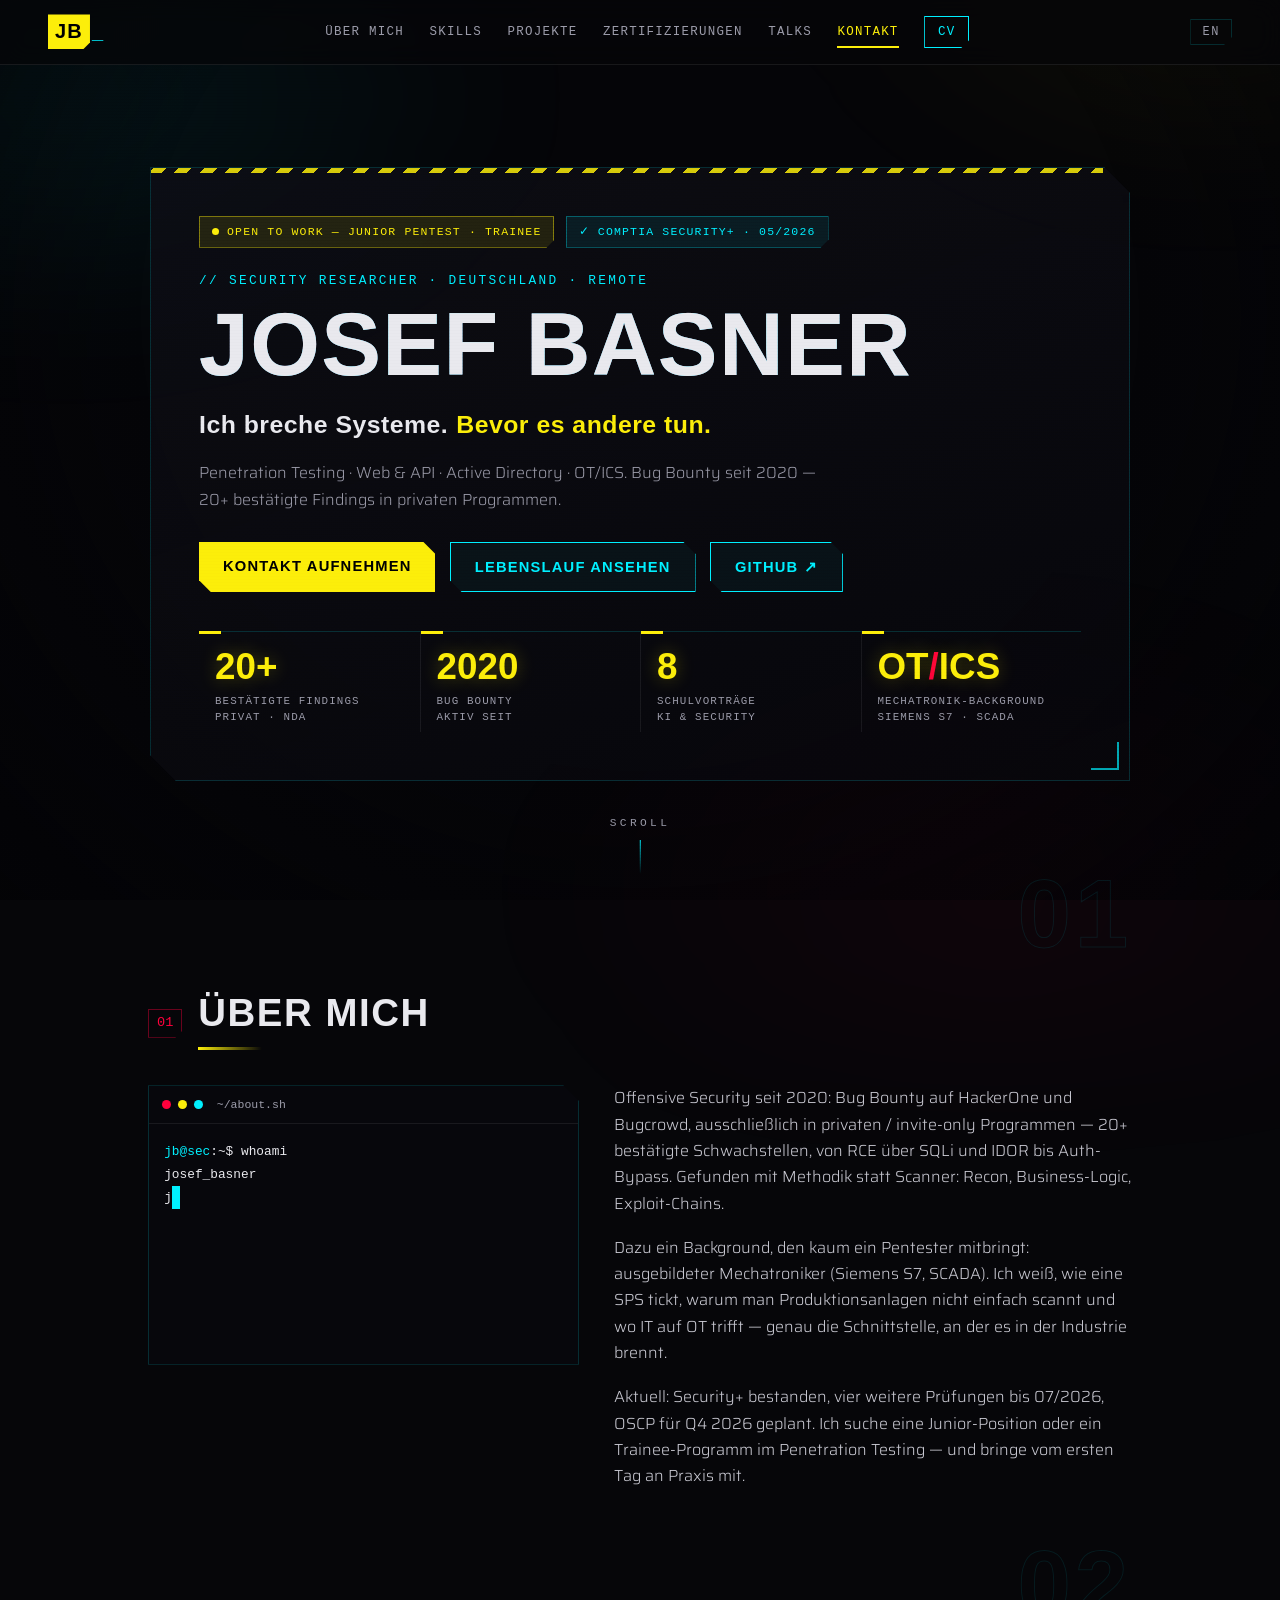
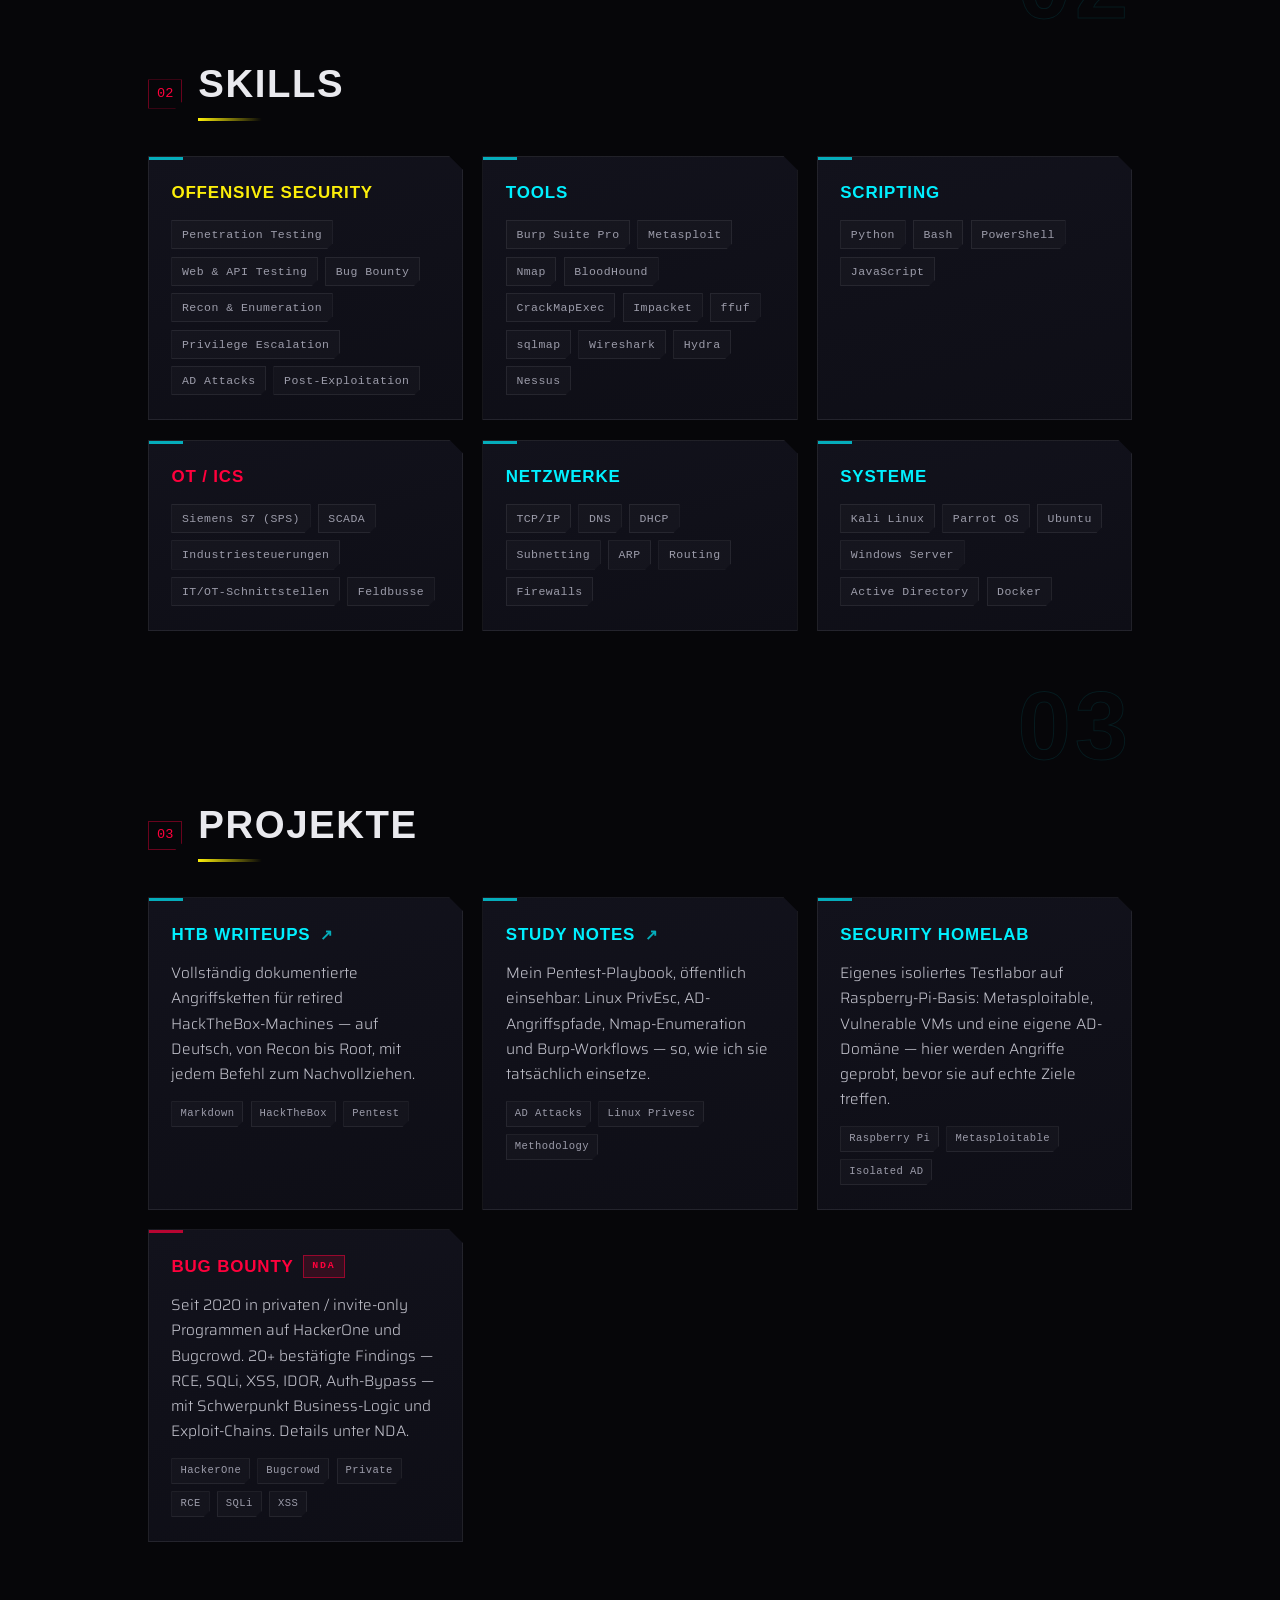
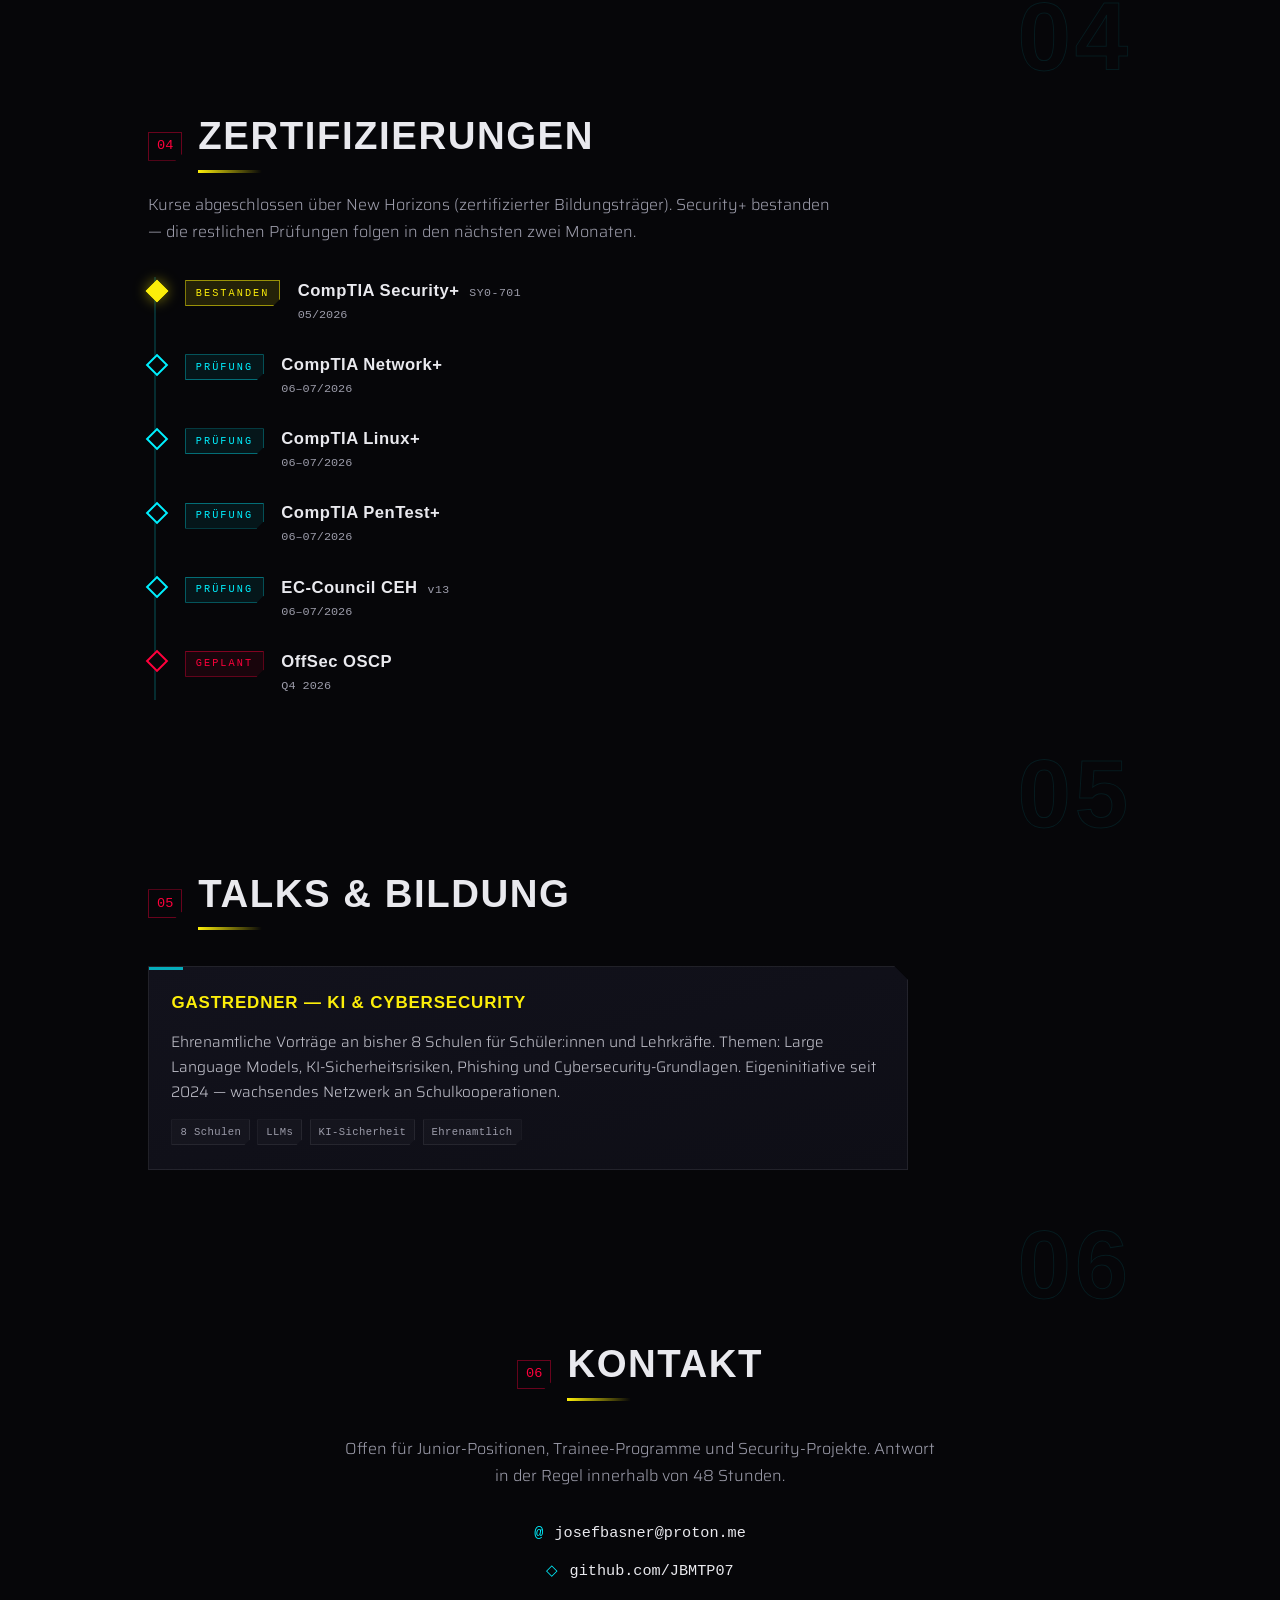
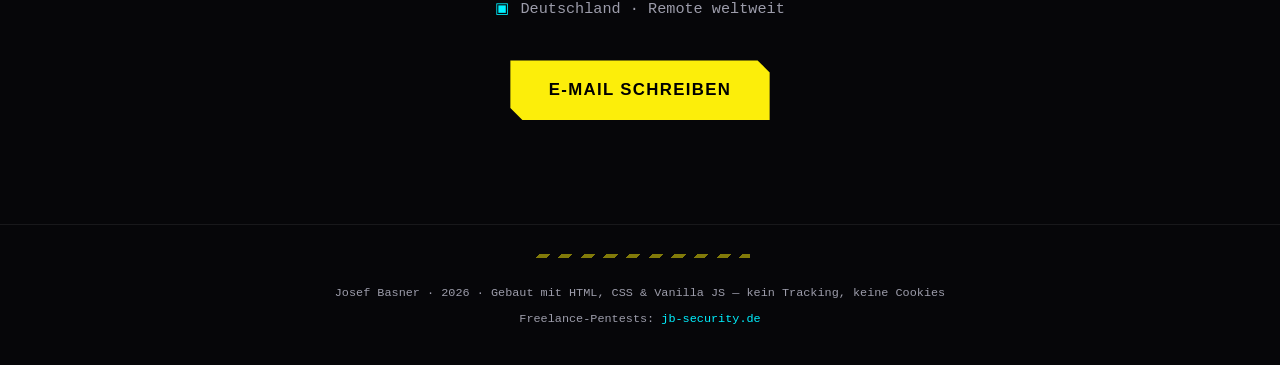
==== commit a274c280: "Portfolio-Upgrade: SEO/OG-Image, Schema.org, neue Effekte (Aurora, Scroll-Progress, Card-Glow, Stagg" ====
--- a/index.html
+++ b/index.html
@@ -11,6 +11,34 @@
 <meta property="og:description" content="Offensive Security · Security+ zertifiziert · 20+ Findings (privat/NDA) seit 2020 · OT/ICS-Background">
 <meta property="og:type" content="website">
 <meta property="og:url" content="https://jbmtp07.github.io/">
+<meta property="og:site_name" content="Josef Basner — Portfolio">
+<meta property="og:locale" content="de_DE">
+<meta property="og:image" content="https://jbmtp07.github.io/og.png">
+<meta property="og:image:width" content="1200">
+<meta property="og:image:height" content="630">
+<meta name="twitter:card" content="summary_large_image">
+<meta name="twitter:title" content="Josef Basner — Penetration Tester">
+<meta name="twitter:description" content="Offensive Security · Security+ zertifiziert · 20+ Findings (privat/NDA) seit 2020 · OT/ICS-Background">
+<meta name="twitter:image" content="https://jbmtp07.github.io/og.png">
+<link rel="canonical" href="https://jbmtp07.github.io/">
+<link rel="icon" href="data:image/svg+xml,%3Csvg xmlns='http://www.w3.org/2000/svg' viewBox='0 0 64 64'%3E%3Crect width='64' height='64' rx='8' fill='%23060609'/%3E%3Ctext x='32' y='42' font-family='monospace' font-size='28' font-weight='700' fill='%23fcee0a' text-anchor='middle'%3EJB%3C/text%3E%3Cpath d='M50 54h8v4h-8z' fill='%2300f0ff'/%3E%3C/svg%3E">
+<script type="application/ld+json">
+{
+  "@context": "https://schema.org",
+  "@type": "Person",
+  "name": "Josef Roland Basner",
+  "url": "https://jbmtp07.github.io/",
+  "email": "mailto:josefbasner@proton.me",
+  "jobTitle": "Penetration Tester · Security Researcher",
+  "knowsAbout": ["Penetration Testing", "Web Application Security", "Active Directory Security", "OT/ICS Security", "Bug Bounty"],
+  "hasCredential": {
+    "@type": "EducationalOccupationalCredential",
+    "name": "CompTIA Security+ (SY0-701)",
+    "credentialCategory": "certification"
+  },
+  "sameAs": ["https://github.com/JBMTP07", "https://jb-security.de"]
+}
+</script>
 <link rel="preconnect" href="https://fonts.bunny.net">
 <link href="https://fonts.bunny.net/css?family=chakra-petch:400,600,700|saira:300,400,500,600|ibm-plex-mono:400,500,600" rel="stylesheet">
 <link rel="stylesheet" href="style.css">
@@ -22,10 +50,14 @@
   <pre class="boot__log" id="bootLog"></pre>
 </div>
 
+<a class="skip" href="#about" data-i18n="skip">Zum Inhalt springen</a>
+
 <!-- AMBIENT LAYERS -->
 <canvas id="rain" class="rain" aria-hidden="true"></canvas>
+<div class="aurora" aria-hidden="true"></div>
 <div class="scanlines" aria-hidden="true"></div>
 <div class="vignette" aria-hidden="true"></div>
+<div class="progress" id="progress" aria-hidden="true"></div>
 
 <!-- NAV -->
 <header class="nav" id="nav">
@@ -108,7 +140,7 @@
 
   <!-- ============ ABOUT ============ -->
   <section class="section" id="about">
-    <div class="section__head reveal">
+    <div class="section__head reveal" data-ghost="01">
       <span class="section__num">01</span>
       <h2 data-i18n="about.h">Über mich</h2>
     </div>
@@ -122,21 +154,22 @@
       </div>
       <div class="about__text">
         <p data-i18n="about.p1">
-          Quereinsteiger mit Anlauf: ausgebildeter Mechatroniker (Siemens S7, SCADA),
-          seit 2020 parallel in der Offensive Security — Bug Bounty auf HackerOne und
-          Bugcrowd, ausschließlich private / invite-only Programme. 20+ bestätigte
-          Schwachstellen: RCE, SQLi, XSS, IDOR, Auth-Bypass. Details unter NDA.
+          Offensive Security seit 2020: Bug Bounty auf HackerOne und Bugcrowd,
+          ausschließlich in privaten / invite-only Programmen — 20+ bestätigte
+          Schwachstellen, von RCE über SQLi und IDOR bis Auth-Bypass. Gefunden
+          mit Methodik statt Scanner: Recon, Business-Logic, Exploit-Chains.
         </p>
         <p data-i18n="about.p2">
-          Der OT/ICS-Background ist kein Lebenslauf-Schmuck: Ich weiß, wie eine SPS
-          tickt, warum man Produktionsanlagen nicht einfach scannt und wo IT auf OT
-          trifft. Genau die Schnittstelle, an der es in der Industrie brennt.
+          Dazu ein Background, den kaum ein Pentester mitbringt: ausgebildeter
+          Mechatroniker (Siemens S7, SCADA). Ich weiß, wie eine SPS tickt, warum
+          man Produktionsanlagen nicht einfach scannt und wo IT auf OT trifft —
+          genau die Schnittstelle, an der es in der Industrie brennt.
         </p>
         <p data-i18n="about.p3">
-          Aktuell: Zertifizierungspfad über New Horizons — Security+ bestanden,
-          vier weitere Prüfungen in den nächsten zwei Monaten, OSCP für Q4 2026
-          geplant. Ich suche eine Junior-Position oder ein Trainee-Programm im
-          Bereich Penetration Testing.
+          Aktuell: Security+ bestanden, vier weitere Prüfungen bis 07/2026,
+          OSCP für Q4 2026 geplant. Ich suche eine Junior-Position oder ein
+          Trainee-Programm im Penetration Testing — und bringe vom ersten Tag
+          an Praxis mit.
         </p>
       </div>
     </div>
@@ -144,7 +177,7 @@
 
   <!-- ============ SKILLS ============ -->
   <section class="section" id="skills">
-    <div class="section__head reveal">
+    <div class="section__head reveal" data-ghost="02">
       <span class="section__num">02</span>
       <h2>Skills</h2>
     </div>
@@ -197,29 +230,29 @@
 
   <!-- ============ PROJECTS ============ -->
   <section class="section" id="projects">
-    <div class="section__head reveal">
+    <div class="section__head reveal" data-ghost="03">
       <span class="section__num">03</span>
       <h2 data-i18n="pr.h">Projekte</h2>
     </div>
     <div class="grid grid--projects">
       <a class="card card--link reveal" href="https://github.com/JBMTP07/HTB-Writeups" target="_blank" rel="noopener">
         <h3 class="card__title">HTB Writeups <span class="card__arrow">↗</span></h3>
-        <p data-i18n="pr.htb">Deutschsprachige Writeups für retired HackTheBox-Machines. Dokumentierte Methodik von Recon bis Post-Exploitation.</p>
+        <p data-i18n="pr.htb">Vollständig dokumentierte Angriffsketten für retired HackTheBox-Machines — auf Deutsch, von Recon bis Root, mit jedem Befehl zum Nachvollziehen.</p>
         <ul class="tags tags--mini"><li>Markdown</li><li>HackTheBox</li><li>Pentest</li></ul>
       </a>
       <a class="card card--link reveal" href="https://github.com/JBMTP07/Study-Notes" target="_blank" rel="noopener">
         <h3 class="card__title">Study Notes <span class="card__arrow">↗</span></h3>
-        <p data-i18n="pr.notes">Strukturierte Methodik-Sammlung: Linux Privesc, AD-Angriffe, Nmap-Enumeration, Burp-Workflows und mehr.</p>
+        <p data-i18n="pr.notes">Mein Pentest-Playbook, öffentlich einsehbar: Linux PrivEsc, AD-Angriffspfade, Nmap-Enumeration und Burp-Workflows — so, wie ich sie tatsächlich einsetze.</p>
         <ul class="tags tags--mini"><li>AD Attacks</li><li>Linux Privesc</li><li>Methodology</li></ul>
       </a>
       <article class="card reveal">
         <h3 class="card__title">Security Homelab</h3>
-        <p data-i18n="pr.lab">Raspberry-Pi-basiertes Testlabor mit Metasploitable, Vulnerable VMs und isoliertem Active Directory für praktische Übungen.</p>
+        <p data-i18n="pr.lab">Eigenes isoliertes Testlabor auf Raspberry-Pi-Basis: Metasploitable, Vulnerable VMs und eine eigene AD-Domäne — hier werden Angriffe geprobt, bevor sie auf echte Ziele treffen.</p>
         <ul class="tags tags--mini"><li>Raspberry Pi</li><li>Metasploitable</li><li>Isolated AD</li></ul>
       </article>
       <article class="card card--nda reveal">
         <h3 class="card__title card__title--red">Bug Bounty <span class="nda-badge">NDA</span></h3>
-        <p data-i18n="pr.bb">20+ bestätigte Findings in privaten / invite-only Programmen via HackerOne und Bugcrowd seit 2020. Vulnerability-Klassen: RCE, SQLi, XSS, IDOR, Auth-Bypass. Details unter NDA.</p>
+        <p data-i18n="pr.bb">Seit 2020 in privaten / invite-only Programmen auf HackerOne und Bugcrowd. 20+ bestätigte Findings — RCE, SQLi, XSS, IDOR, Auth-Bypass — mit Schwerpunkt Business-Logic und Exploit-Chains. Details unter NDA.</p>
         <ul class="tags tags--mini"><li>HackerOne</li><li>Bugcrowd</li><li>Private</li><li>RCE</li><li>SQLi</li><li>XSS</li></ul>
       </article>
     </div>
@@ -227,7 +260,7 @@
 
   <!-- ============ CERTS ============ -->
   <section class="section" id="certs">
-    <div class="section__head reveal">
+    <div class="section__head reveal" data-ghost="04">
       <span class="section__num">04</span>
       <h2 data-i18n="ce.h">Zertifizierungen</h2>
     </div>
@@ -283,7 +316,7 @@
 
   <!-- ============ TALKS ============ -->
   <section class="section" id="talks">
-    <div class="section__head reveal">
+    <div class="section__head reveal" data-ghost="05">
       <span class="section__num">05</span>
       <h2 data-i18n="ta.h">Talks & Bildung</h2>
     </div>
@@ -304,7 +337,7 @@
 
   <!-- ============ CONTACT ============ -->
   <section class="section section--contact" id="contact">
-    <div class="section__head reveal">
+    <div class="section__head reveal" data-ghost="06">
       <span class="section__num">06</span>
       <h2 data-i18n="co.h">Kontakt</h2>
     </div>
--- a/style.css
+++ b/style.css
@@ -14,7 +14,7 @@
   --cyan:      #00f0ff;
   --red:       #ff003c;
   --text:      #e9e9ee;
-  --dim:       #93939f;
+  --dim:       #9c9caa;
   --line:      rgba(0,240,255,.16);
   --line-soft: rgba(233,233,238,.08);
   --notch:     14px;
@@ -38,8 +38,40 @@
 a{color:var(--cyan);text-decoration:none}
 :focus-visible{outline:2px solid var(--yellow);outline-offset:3px}
 
+/* custom scrollbar */
+::-webkit-scrollbar{width:10px}
+::-webkit-scrollbar-track{background:var(--bg)}
+::-webkit-scrollbar-thumb{background:#1d1d2a;border:2px solid var(--bg)}
+::-webkit-scrollbar-thumb:hover{background:rgba(252,238,10,.5)}
+
+/* skip link */
+.skip{
+  position:fixed;top:-60px;left:1rem;z-index:300;
+  font-family:var(--font-m);font-size:.78rem;letter-spacing:.1em;text-transform:uppercase;
+  background:var(--yellow);color:#000;padding:.6rem 1rem;transition:top .2s;
+}
+.skip:focus{top:.6rem}
+
 /* ---------- ambient layers ---------- */
 .rain{position:fixed;inset:0;z-index:0;opacity:.16;pointer-events:none}
+.aurora{
+  position:fixed;inset:-20%;z-index:0;pointer-events:none;filter:blur(60px);
+  background:
+    radial-gradient(38% 30% at 18% 22%, rgba(0,240,255,.07), transparent 70%),
+    radial-gradient(34% 28% at 82% 12%, rgba(252,238,10,.05), transparent 70%),
+    radial-gradient(40% 34% at 70% 85%, rgba(255,0,60,.045), transparent 70%);
+  animation:aurora 26s ease-in-out infinite alternate;
+}
+@keyframes aurora{
+  0%{transform:translate3d(0,0,0) rotate(0deg)}
+  50%{transform:translate3d(2%,-2%,0) rotate(1.5deg)}
+  100%{transform:translate3d(-2%,1.5%,0) rotate(-1.5deg)}
+}
+.progress{
+  position:fixed;top:0;left:0;height:2px;width:0;z-index:120;
+  background:linear-gradient(90deg,var(--yellow),var(--cyan));
+  box-shadow:0 0 12px rgba(0,240,255,.55);
+}
 .scanlines{
   position:fixed;inset:0;z-index:50;pointer-events:none;
   background:repeating-linear-gradient(0deg,
@@ -119,7 +151,13 @@
 /* ---------- shared ---------- */
 main{position:relative;z-index:2}
 .section{max-width:1080px;margin:0 auto;padding:clamp(4rem,9vh,7rem) clamp(1.1rem,5vw,3rem)}
-.section__head{display:flex;align-items:baseline;gap:1rem;margin-bottom:2.2rem}
+.section__head{display:flex;align-items:baseline;gap:1rem;margin-bottom:2.2rem;position:relative}
+.section__head::before{
+  content:attr(data-ghost);position:absolute;right:0;top:-1.2em;
+  font-family:var(--font-d);font-weight:700;font-size:clamp(3.4rem,9vw,6rem);
+  line-height:1;color:transparent;-webkit-text-stroke:1px rgba(0,240,255,.09);
+  pointer-events:none;user-select:none;letter-spacing:.04em;
+}
 .section__num{
   font-family:var(--font-m);font-size:.85rem;color:var(--red);
   border:1px solid rgba(255,0,60,.4);padding:.15rem .5rem;
@@ -141,8 +179,8 @@
 }
 .accent{color:var(--yellow)}
 
-/* reveal on scroll */
-.reveal{opacity:0;transform:translateY(22px);transition:opacity .6s ease,transform .6s ease}
+/* reveal on scroll (stagger delay set per-element by JS via --rd) */
+.reveal{opacity:0;transform:translateY(22px);transition:opacity .6s ease var(--rd,0s),transform .6s ease var(--rd,0s)}
 .reveal.is-in{opacity:1;transform:none}
 
 /* ---------- hero ---------- */
@@ -216,8 +254,15 @@
   font-family:var(--font-d);font-weight:600;font-size:.92rem;
   letter-spacing:.08em;text-transform:uppercase;
   padding:.75rem 1.5rem;display:inline-block;transition:.2s;
+  position:relative;overflow:hidden;
   clip-path:polygon(0 0,calc(100% - 12px) 0,100% 12px,100% 100%,12px 100%,0 calc(100% - 12px));
 }
+.btn::before{ /* shine sweep */
+  content:"";position:absolute;top:0;bottom:0;left:-80%;width:50%;
+  background:linear-gradient(105deg,transparent,rgba(255,255,255,.35),transparent);
+  transform:skewX(-20deg);transition:left .45s ease;pointer-events:none;
+}
+.btn:hover::before{left:130%}
 .btn--primary{background:var(--yellow);color:#000}
 .btn--primary:hover{background:#fff;box-shadow:0 0 24px rgba(252,238,10,.35)}
 .btn--ghost{border:1px solid var(--cyan);color:var(--cyan);background:rgba(0,240,255,.04)}
@@ -289,16 +334,24 @@
 .card{
   background:linear-gradient(165deg,var(--panel-2),var(--panel));
   border:1px solid var(--line-soft);
-  padding:1.4rem 1.4rem 1.5rem;position:relative;
+  padding:1.4rem 1.4rem 1.5rem;position:relative;overflow:hidden;
   clip-path:polygon(0 0,calc(100% - var(--notch)) 0,100% var(--notch),100% 100%,0 100%);
   transition:transform .25s ease,border-color .25s ease,box-shadow .25s ease;
 }
 .card::before{
   content:"";position:absolute;top:0;left:0;width:34px;height:3px;
-  background:var(--cyan);opacity:.7;transition:width .3s;
+  background:var(--cyan);opacity:.7;transition:width .3s;z-index:1;
+}
+.card::after{ /* cursor-tracked glow, --mx/--my set by JS */
+  content:"";position:absolute;inset:0;pointer-events:none;opacity:0;
+  background:radial-gradient(220px circle at var(--mx,50%) var(--my,50%),rgba(0,240,255,.09),transparent 65%);
+  transition:opacity .3s;
 }
 .card:hover{transform:translateY(-4px);border-color:var(--line);box-shadow:0 10px 36px rgba(0,240,255,.08)}
 .card:hover::before{width:70px}
+.card:hover::after{opacity:1}
+.card--nda:hover::after{background:radial-gradient(220px circle at var(--mx,50%) var(--my,50%),rgba(255,0,60,.09),transparent 65%)}
+.card > *{position:relative;z-index:2}
 .card--link{display:block;color:inherit}
 .card--link p{color:var(--dim)}
 .card--wide{max-width:760px}
@@ -402,6 +455,7 @@
   .hud{grid-template-columns:1fr 1fr}
   .hud__item:nth-child(odd){border-left:none}
   .hero__cta .btn{width:100%;text-align:center}
+  .section__head::before{display:none}
 }
 
 /* ---------- reduced motion ---------- */
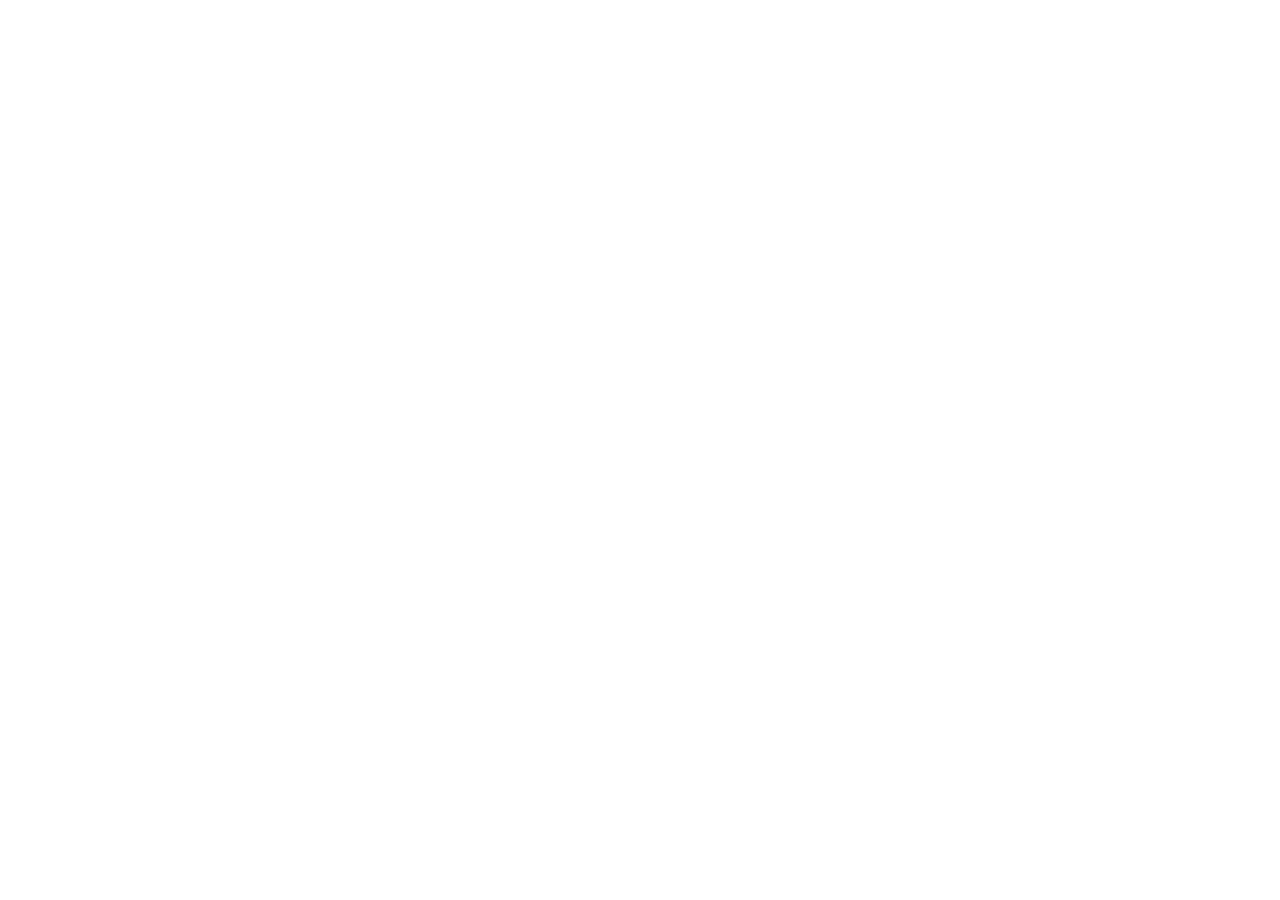
==== commit 26eceff8: "redirect: portfolio -> jb-security.de Eine Quelle der Wahrheit: jb-security.de ist jetzt die Bewerbe" ====
--- a/index.html
+++ b/index.html
@@ -1,376 +1,18 @@
-<!DOCTYPE html>
+<!doctype html>
 <html lang="de">
 <head>
-<meta charset="UTF-8">
-<meta name="viewport" content="width=device-width, initial-scale=1.0, viewport-fit=cover">
-<title>Josef Basner — Penetration Tester · Security Researcher</title>
-<meta name="description" content="Josef Basner — Penetration Tester & Security Researcher. CompTIA Security+ zertifiziert. 20+ bestätigte Findings in privaten Bug-Bounty-Programmen seit 2020. Offen für Junior-Pentest-Positionen.">
-<meta name="theme-color" content="#060609">
-<meta name="color-scheme" content="dark">
-<meta property="og:title" content="Josef Basner — Penetration Tester">
-<meta property="og:description" content="Offensive Security · Security+ zertifiziert · 20+ Findings (privat/NDA) seit 2020 · OT/ICS-Background">
-<meta property="og:type" content="website">
-<meta property="og:url" content="https://jbmtp07.github.io/">
-<meta property="og:site_name" content="Josef Basner — Portfolio">
-<meta property="og:locale" content="de_DE">
-<meta property="og:image" content="https://jbmtp07.github.io/og.png">
-<meta property="og:image:width" content="1200">
-<meta property="og:image:height" content="630">
-<meta name="twitter:card" content="summary_large_image">
-<meta name="twitter:title" content="Josef Basner — Penetration Tester">
-<meta name="twitter:description" content="Offensive Security · Security+ zertifiziert · 20+ Findings (privat/NDA) seit 2020 · OT/ICS-Background">
-<meta name="twitter:image" content="https://jbmtp07.github.io/og.png">
-<link rel="canonical" href="https://jbmtp07.github.io/">
-<link rel="icon" href="data:image/svg+xml,%3Csvg xmlns='http://www.w3.org/2000/svg' viewBox='0 0 64 64'%3E%3Crect width='64' height='64' rx='8' fill='%23060609'/%3E%3Ctext x='32' y='42' font-family='monospace' font-size='28' font-weight='700' fill='%23fcee0a' text-anchor='middle'%3EJB%3C/text%3E%3Cpath d='M50 54h8v4h-8z' fill='%2300f0ff'/%3E%3C/svg%3E">
-<script type="application/ld+json">
-{
-  "@context": "https://schema.org",
-  "@type": "Person",
-  "name": "Josef Roland Basner",
-  "url": "https://jbmtp07.github.io/",
-  "email": "mailto:josefbasner@proton.me",
-  "jobTitle": "Penetration Tester · Security Researcher",
-  "knowsAbout": ["Penetration Testing", "Web Application Security", "Active Directory Security", "OT/ICS Security", "Bug Bounty"],
-  "hasCredential": {
-    "@type": "EducationalOccupationalCredential",
-    "name": "CompTIA Security+ (SY0-701)",
-    "credentialCategory": "certification"
-  },
-  "sameAs": ["https://github.com/JBMTP07", "https://jb-security.de"]
-}
-</script>
-<link rel="preconnect" href="https://fonts.bunny.net">
-<link href="https://fonts.bunny.net/css?family=chakra-petch:400,600,700|saira:300,400,500,600|ibm-plex-mono:400,500,600" rel="stylesheet">
-<link rel="stylesheet" href="style.css">
+<meta charset="utf-8">
+<meta http-equiv="refresh" content="0; url=https://jb-security.de/">
+<link rel="canonical" href="https://jb-security.de/">
+<meta name="robots" content="noindex, follow">
+<meta name="viewport" content="width=device-width, initial-scale=1">
+<title>Josef Basner — weitergeleitet zu jb-security.de</title>
+<style>
+body{background:#0a0a0a;color:#ededed;font-family:"Space Mono",ui-monospace,monospace;display:flex;align-items:center;justify-content:center;min-height:100vh;margin:0;text-align:center;padding:24px}
+a{color:#ff2323}
+</style>
 </head>
 <body>
-
-<!-- BOOT OVERLAY -->
-<div class="boot" id="boot" aria-hidden="true">
-  <pre class="boot__log" id="bootLog"></pre>
-</div>
-
-<a class="skip" href="#about" data-i18n="skip">Zum Inhalt springen</a>
-
-<!-- AMBIENT LAYERS -->
-<canvas id="rain" class="rain" aria-hidden="true"></canvas>
-<div class="aurora" aria-hidden="true"></div>
-<div class="scanlines" aria-hidden="true"></div>
-<div class="vignette" aria-hidden="true"></div>
-<div class="progress" id="progress" aria-hidden="true"></div>
-
-<!-- NAV -->
-<header class="nav" id="nav">
-  <a class="nav__logo" href="#top" aria-label="Start">
-    <span class="nav__logo-mark">JB</span><span class="nav__logo-cursor">_</span>
-  </a>
-  <nav class="nav__links" id="navLinks" aria-label="Hauptnavigation">
-    <a href="#about" data-i18n="nav.about">Über mich</a>
-    <a href="#skills" data-i18n="nav.skills">Skills</a>
-    <a href="#projects" data-i18n="nav.projects">Projekte</a>
-    <a href="#certs" data-i18n="nav.certs">Zertifizierungen</a>
-    <a href="#talks" data-i18n="nav.talks">Talks</a>
-    <a href="#contact" data-i18n="nav.contact">Kontakt</a>
-    <a class="nav__cv" href="cv.html" data-i18n="nav.cv">CV</a>
-  </nav>
-  <div class="nav__right">
-    <button class="lang" id="langBtn" aria-label="Sprache wechseln / switch language">
-      <span data-lang-label>EN</span>
-    </button>
-    <button class="burger" id="burger" aria-label="Menü öffnen" aria-expanded="false">
-      <span></span><span></span><span></span>
-    </button>
-  </div>
-</header>
-
-<main id="top">
-
-  <!-- ============ HERO ============ -->
-  <section class="hero">
-    <div class="hero__frame">
-      <div class="hero__topline">
-        <span class="chip chip--live"><span class="chip__dot"></span><span data-i18n="hero.status">OPEN TO WORK — Junior Pentest · Trainee</span></span>
-        <span class="chip chip--cert">✓ CompTIA Security+ · 05/2026</span>
-      </div>
-
-      <p class="eyebrow" data-i18n="hero.eyebrow">// SECURITY RESEARCHER · DEUTSCHLAND · REMOTE</p>
-
-      <h1 class="glitch" data-text="JOSEF BASNER">JOSEF BASNER</h1>
-
-      <p class="hero__tagline">
-        <span data-i18n="hero.tag1">Ich breche Systeme.</span>
-        <span class="accent" data-i18n="hero.tag2">Bevor es andere tun.</span>
-      </p>
-
-      <p class="hero__sub" data-i18n="hero.sub">
-        Penetration Testing · Web & API · Active Directory · OT/ICS.
-        Bug Bounty seit 2020 — 20+ bestätigte Findings in privaten Programmen.
-      </p>
-
-      <div class="hero__cta">
-        <a class="btn btn--primary" href="#contact" data-i18n="hero.cta1">Kontakt aufnehmen</a>
-        <a class="btn btn--ghost" href="cv.html" data-i18n="hero.cta2">Lebenslauf ansehen</a>
-        <a class="btn btn--ghost" href="https://github.com/JBMTP07" target="_blank" rel="noopener">GitHub ↗</a>
-      </div>
-
-      <!-- HUD stat readout -->
-      <div class="hud" role="list">
-        <div class="hud__item" role="listitem">
-          <span class="hud__num"><span class="count" data-count="20">20</span>+</span>
-          <span class="hud__label" data-i18n="hud.findings">Bestätigte Findings<br>privat · NDA</span>
-        </div>
-        <div class="hud__item" role="listitem">
-          <span class="hud__num">2020</span>
-          <span class="hud__label" data-i18n="hud.since">Bug Bounty<br>aktiv seit</span>
-        </div>
-        <div class="hud__item" role="listitem">
-          <span class="hud__num"><span class="count" data-count="8">8</span></span>
-          <span class="hud__label" data-i18n="hud.talks">Schulvorträge<br>KI & Security</span>
-        </div>
-        <div class="hud__item" role="listitem">
-          <span class="hud__num">OT<span class="hud__slash">/</span>ICS</span>
-          <span class="hud__label" data-i18n="hud.ot">Mechatronik-Background<br>Siemens S7 · SCADA</span>
-        </div>
-      </div>
-    </div>
-    <a class="hero__scroll" href="#about" aria-label="Nach unten scrollen">
-      <span data-i18n="hero.scroll">scroll</span><span class="hero__scroll-line"></span>
-    </a>
-  </section>
-
-  <!-- ============ ABOUT ============ -->
-  <section class="section" id="about">
-    <div class="section__head reveal" data-ghost="01">
-      <span class="section__num">01</span>
-      <h2 data-i18n="about.h">Über mich</h2>
-    </div>
-    <div class="about reveal">
-      <div class="terminal" aria-label="Terminal">
-        <div class="terminal__bar">
-          <span class="terminal__dot"></span><span class="terminal__dot"></span><span class="terminal__dot"></span>
-          <span class="terminal__title">~/about.sh</span>
-        </div>
-        <pre class="terminal__body" id="term" aria-live="off"></pre>
-      </div>
-      <div class="about__text">
-        <p data-i18n="about.p1">
-          Offensive Security seit 2020: Bug Bounty auf HackerOne und Bugcrowd,
-          ausschließlich in privaten / invite-only Programmen — 20+ bestätigte
-          Schwachstellen, von RCE über SQLi und IDOR bis Auth-Bypass. Gefunden
-          mit Methodik statt Scanner: Recon, Business-Logic, Exploit-Chains.
-        </p>
-        <p data-i18n="about.p2">
-          Dazu ein Background, den kaum ein Pentester mitbringt: ausgebildeter
-          Mechatroniker (Siemens S7, SCADA). Ich weiß, wie eine SPS tickt, warum
-          man Produktionsanlagen nicht einfach scannt und wo IT auf OT trifft —
-          genau die Schnittstelle, an der es in der Industrie brennt.
-        </p>
-        <p data-i18n="about.p3">
-          Aktuell: Security+ bestanden, vier weitere Prüfungen bis 07/2026,
-          OSCP für Q4 2026 geplant. Ich suche eine Junior-Position oder ein
-          Trainee-Programm im Penetration Testing — und bringe vom ersten Tag
-          an Praxis mit.
-        </p>
-      </div>
-    </div>
-  </section>
-
-  <!-- ============ SKILLS ============ -->
-  <section class="section" id="skills">
-    <div class="section__head reveal" data-ghost="02">
-      <span class="section__num">02</span>
-      <h2>Skills</h2>
-    </div>
-    <div class="grid grid--skills">
-      <article class="card reveal">
-        <h3 class="card__title card__title--yellow" data-i18n="sk.off">Offensive Security</h3>
-        <ul class="tags">
-          <li>Penetration Testing</li><li>Web & API Testing</li><li>Bug Bounty</li>
-          <li>Recon & Enumeration</li><li>Privilege Escalation</li><li>AD Attacks</li>
-          <li>Post-Exploitation</li>
-        </ul>
-      </article>
-      <article class="card reveal">
-        <h3 class="card__title" data-i18n="sk.tools">Tools</h3>
-        <ul class="tags">
-          <li>Burp Suite Pro</li><li>Metasploit</li><li>Nmap</li><li>BloodHound</li>
-          <li>CrackMapExec</li><li>Impacket</li><li>ffuf</li><li>sqlmap</li>
-          <li>Wireshark</li><li>Hydra</li><li>Nessus</li>
-        </ul>
-      </article>
-      <article class="card reveal">
-        <h3 class="card__title" data-i18n="sk.script">Scripting</h3>
-        <ul class="tags">
-          <li>Python</li><li>Bash</li><li>PowerShell</li><li>JavaScript</li>
-        </ul>
-      </article>
-      <article class="card reveal">
-        <h3 class="card__title card__title--red">OT / ICS</h3>
-        <ul class="tags">
-          <li>Siemens S7 (SPS)</li><li>SCADA</li><li data-i18n="sk.ot1">Industriesteuerungen</li>
-          <li data-i18n="sk.ot2">IT/OT-Schnittstellen</li><li data-i18n="sk.ot3">Feldbusse</li>
-        </ul>
-      </article>
-      <article class="card reveal">
-        <h3 class="card__title" data-i18n="sk.net">Netzwerke</h3>
-        <ul class="tags">
-          <li>TCP/IP</li><li>DNS</li><li>DHCP</li><li>Subnetting</li><li>ARP</li>
-          <li>Routing</li><li>Firewalls</li>
-        </ul>
-      </article>
-      <article class="card reveal">
-        <h3 class="card__title" data-i18n="sk.os">Systeme</h3>
-        <ul class="tags">
-          <li>Kali Linux</li><li>Parrot OS</li><li>Ubuntu</li>
-          <li>Windows Server</li><li>Active Directory</li><li>Docker</li>
-        </ul>
-      </article>
-    </div>
-  </section>
-
-  <!-- ============ PROJECTS ============ -->
-  <section class="section" id="projects">
-    <div class="section__head reveal" data-ghost="03">
-      <span class="section__num">03</span>
-      <h2 data-i18n="pr.h">Projekte</h2>
-    </div>
-    <div class="grid grid--projects">
-      <a class="card card--link reveal" href="https://github.com/JBMTP07/HTB-Writeups" target="_blank" rel="noopener">
-        <h3 class="card__title">HTB Writeups <span class="card__arrow">↗</span></h3>
-        <p data-i18n="pr.htb">Vollständig dokumentierte Angriffsketten für retired HackTheBox-Machines — auf Deutsch, von Recon bis Root, mit jedem Befehl zum Nachvollziehen.</p>
-        <ul class="tags tags--mini"><li>Markdown</li><li>HackTheBox</li><li>Pentest</li></ul>
-      </a>
-      <a class="card card--link reveal" href="https://github.com/JBMTP07/Study-Notes" target="_blank" rel="noopener">
-        <h3 class="card__title">Study Notes <span class="card__arrow">↗</span></h3>
-        <p data-i18n="pr.notes">Mein Pentest-Playbook, öffentlich einsehbar: Linux PrivEsc, AD-Angriffspfade, Nmap-Enumeration und Burp-Workflows — so, wie ich sie tatsächlich einsetze.</p>
-        <ul class="tags tags--mini"><li>AD Attacks</li><li>Linux Privesc</li><li>Methodology</li></ul>
-      </a>
-      <article class="card reveal">
-        <h3 class="card__title">Security Homelab</h3>
-        <p data-i18n="pr.lab">Eigenes isoliertes Testlabor auf Raspberry-Pi-Basis: Metasploitable, Vulnerable VMs und eine eigene AD-Domäne — hier werden Angriffe geprobt, bevor sie auf echte Ziele treffen.</p>
-        <ul class="tags tags--mini"><li>Raspberry Pi</li><li>Metasploitable</li><li>Isolated AD</li></ul>
-      </article>
-      <article class="card card--nda reveal">
-        <h3 class="card__title card__title--red">Bug Bounty <span class="nda-badge">NDA</span></h3>
-        <p data-i18n="pr.bb">Seit 2020 in privaten / invite-only Programmen auf HackerOne und Bugcrowd. 20+ bestätigte Findings — RCE, SQLi, XSS, IDOR, Auth-Bypass — mit Schwerpunkt Business-Logic und Exploit-Chains. Details unter NDA.</p>
-        <ul class="tags tags--mini"><li>HackerOne</li><li>Bugcrowd</li><li>Private</li><li>RCE</li><li>SQLi</li><li>XSS</li></ul>
-      </article>
-    </div>
-  </section>
-
-  <!-- ============ CERTS ============ -->
-  <section class="section" id="certs">
-    <div class="section__head reveal" data-ghost="04">
-      <span class="section__num">04</span>
-      <h2 data-i18n="ce.h">Zertifizierungen</h2>
-    </div>
-    <p class="section__intro reveal" data-i18n="ce.intro">
-      Kurse abgeschlossen über New Horizons (zertifizierter Bildungsträger).
-      Security+ bestanden — die restlichen Prüfungen folgen in den nächsten zwei Monaten.
-    </p>
-    <ol class="quest reveal" aria-label="Zertifizierungs-Roadmap">
-      <li class="quest__item quest__item--done">
-        <span class="quest__status" data-i18n="ce.done">BESTANDEN</span>
-        <div class="quest__body">
-          <h3>CompTIA Security+ <span class="quest__code">SY0-701</span></h3>
-          <p class="quest__date">05/2026</p>
-        </div>
-      </li>
-      <li class="quest__item quest__item--sched">
-        <span class="quest__status" data-i18n="ce.sched">PRÜFUNG</span>
-        <div class="quest__body">
-          <h3>CompTIA Network+</h3>
-          <p class="quest__date">06–07/2026</p>
-        </div>
-      </li>
-      <li class="quest__item quest__item--sched">
-        <span class="quest__status" data-i18n="ce.sched2">PRÜFUNG</span>
-        <div class="quest__body">
-          <h3>CompTIA Linux+</h3>
-          <p class="quest__date">06–07/2026</p>
-        </div>
-      </li>
-      <li class="quest__item quest__item--sched">
-        <span class="quest__status" data-i18n="ce.sched3">PRÜFUNG</span>
-        <div class="quest__body">
-          <h3>CompTIA PenTest+</h3>
-          <p class="quest__date">06–07/2026</p>
-        </div>
-      </li>
-      <li class="quest__item quest__item--sched">
-        <span class="quest__status" data-i18n="ce.sched4">PRÜFUNG</span>
-        <div class="quest__body">
-          <h3>EC-Council CEH <span class="quest__code">v13</span></h3>
-          <p class="quest__date">06–07/2026</p>
-        </div>
-      </li>
-      <li class="quest__item quest__item--plan">
-        <span class="quest__status" data-i18n="ce.plan">GEPLANT</span>
-        <div class="quest__body">
-          <h3>OffSec OSCP</h3>
-          <p class="quest__date">Q4 2026</p>
-        </div>
-      </li>
-    </ol>
-  </section>
-
-  <!-- ============ TALKS ============ -->
-  <section class="section" id="talks">
-    <div class="section__head reveal" data-ghost="05">
-      <span class="section__num">05</span>
-      <h2 data-i18n="ta.h">Talks & Bildung</h2>
-    </div>
-    <div class="card card--wide reveal">
-      <h3 class="card__title card__title--yellow" data-i18n="ta.t">Gastredner — KI & Cybersecurity</h3>
-      <p data-i18n="ta.p">
-        Ehrenamtliche Vorträge an bisher 8 Schulen für Schüler:innen und Lehrkräfte.
-        Themen: Large Language Models, KI-Sicherheitsrisiken, Phishing und
-        Cybersecurity-Grundlagen. Eigeninitiative seit 2024 — wachsendes Netzwerk
-        an Schulkooperationen.
-      </p>
-      <ul class="tags tags--mini">
-        <li data-i18n="ta.tag1">8 Schulen</li><li>LLMs</li>
-        <li data-i18n="ta.tag2">KI-Sicherheit</li><li data-i18n="ta.tag3">Ehrenamtlich</li>
-      </ul>
-    </div>
-  </section>
-
-  <!-- ============ CONTACT ============ -->
-  <section class="section section--contact" id="contact">
-    <div class="section__head reveal" data-ghost="06">
-      <span class="section__num">06</span>
-      <h2 data-i18n="co.h">Kontakt</h2>
-    </div>
-    <div class="contact reveal">
-      <p class="contact__lead" data-i18n="co.lead">
-        Offen für Junior-Positionen, Trainee-Programme und Security-Projekte.
-        Antwort in der Regel innerhalb von 48 Stunden.
-      </p>
-      <div class="contact__links">
-        <a class="contact__link" href="mailto:josefbasner@proton.me">
-          <span class="contact__icon">@</span> josefbasner@proton.me
-        </a>
-        <a class="contact__link" href="https://github.com/JBMTP07" target="_blank" rel="noopener">
-          <span class="contact__icon">◇</span> github.com/JBMTP07
-        </a>
-        <span class="contact__link contact__link--static">
-          <span class="contact__icon">▣</span> <span data-i18n="co.loc">Deutschland · Remote weltweit</span>
-        </span>
-      </div>
-      <a class="btn btn--primary btn--big" href="mailto:josefbasner@proton.me?subject=Kontakt%20%C3%BCber%20Portfolio" data-i18n="co.cta">E-Mail schreiben</a>
-    </div>
-  </section>
-
-</main>
-
-<footer class="footer">
-  <p>Josef Basner · 2026 · <span data-i18n="ft.built">Gebaut mit HTML, CSS & Vanilla JS — kein Tracking, keine Cookies</span></p>
-  <p class="footer__sub">
-    <span data-i18n="ft.freelance">Freelance-Pentests:</span>
-    <a href="https://jb-security.de" target="_blank" rel="noopener">jb-security.de</a>
-  </p>
-</footer>
-
-<script src="script.js"></script>
+<p>Weiterleitung zu <a href="https://jb-security.de/">jb-security.de</a> &hellip;</p>
 </body>
 </html>
